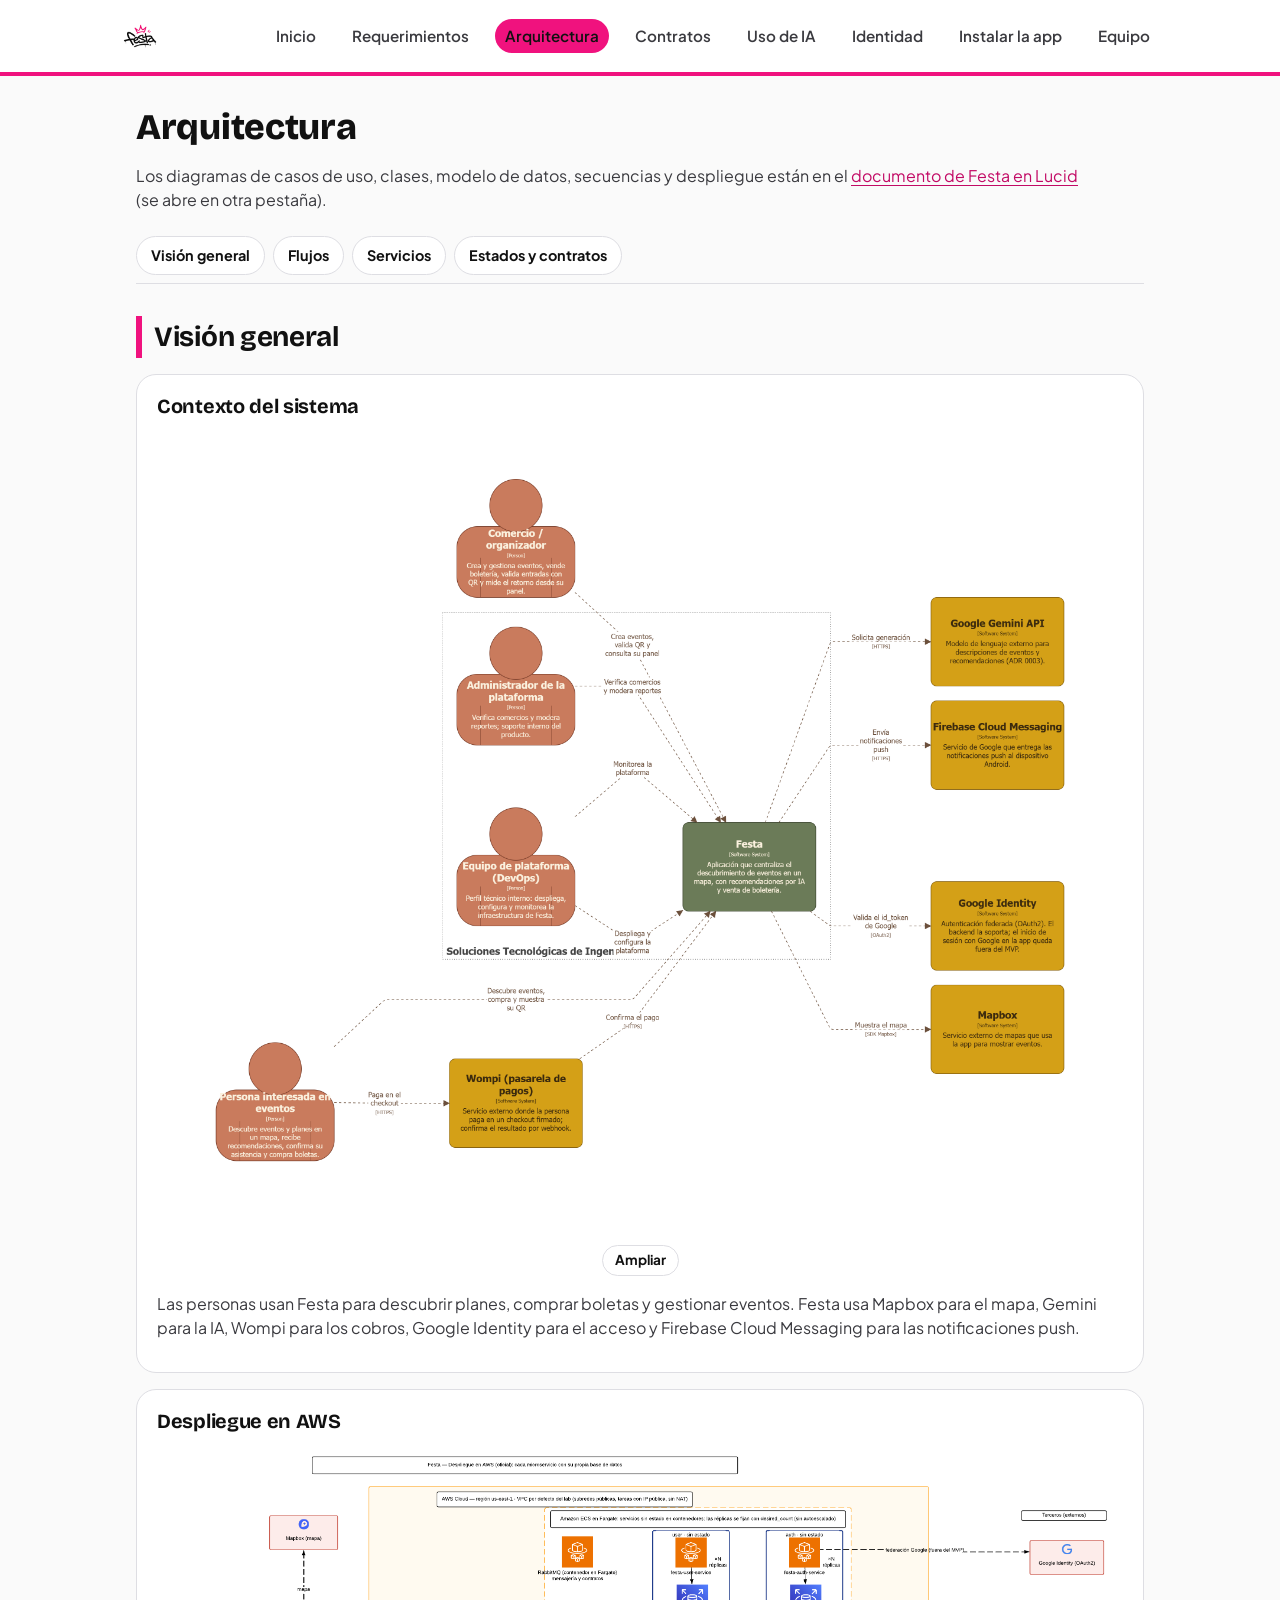
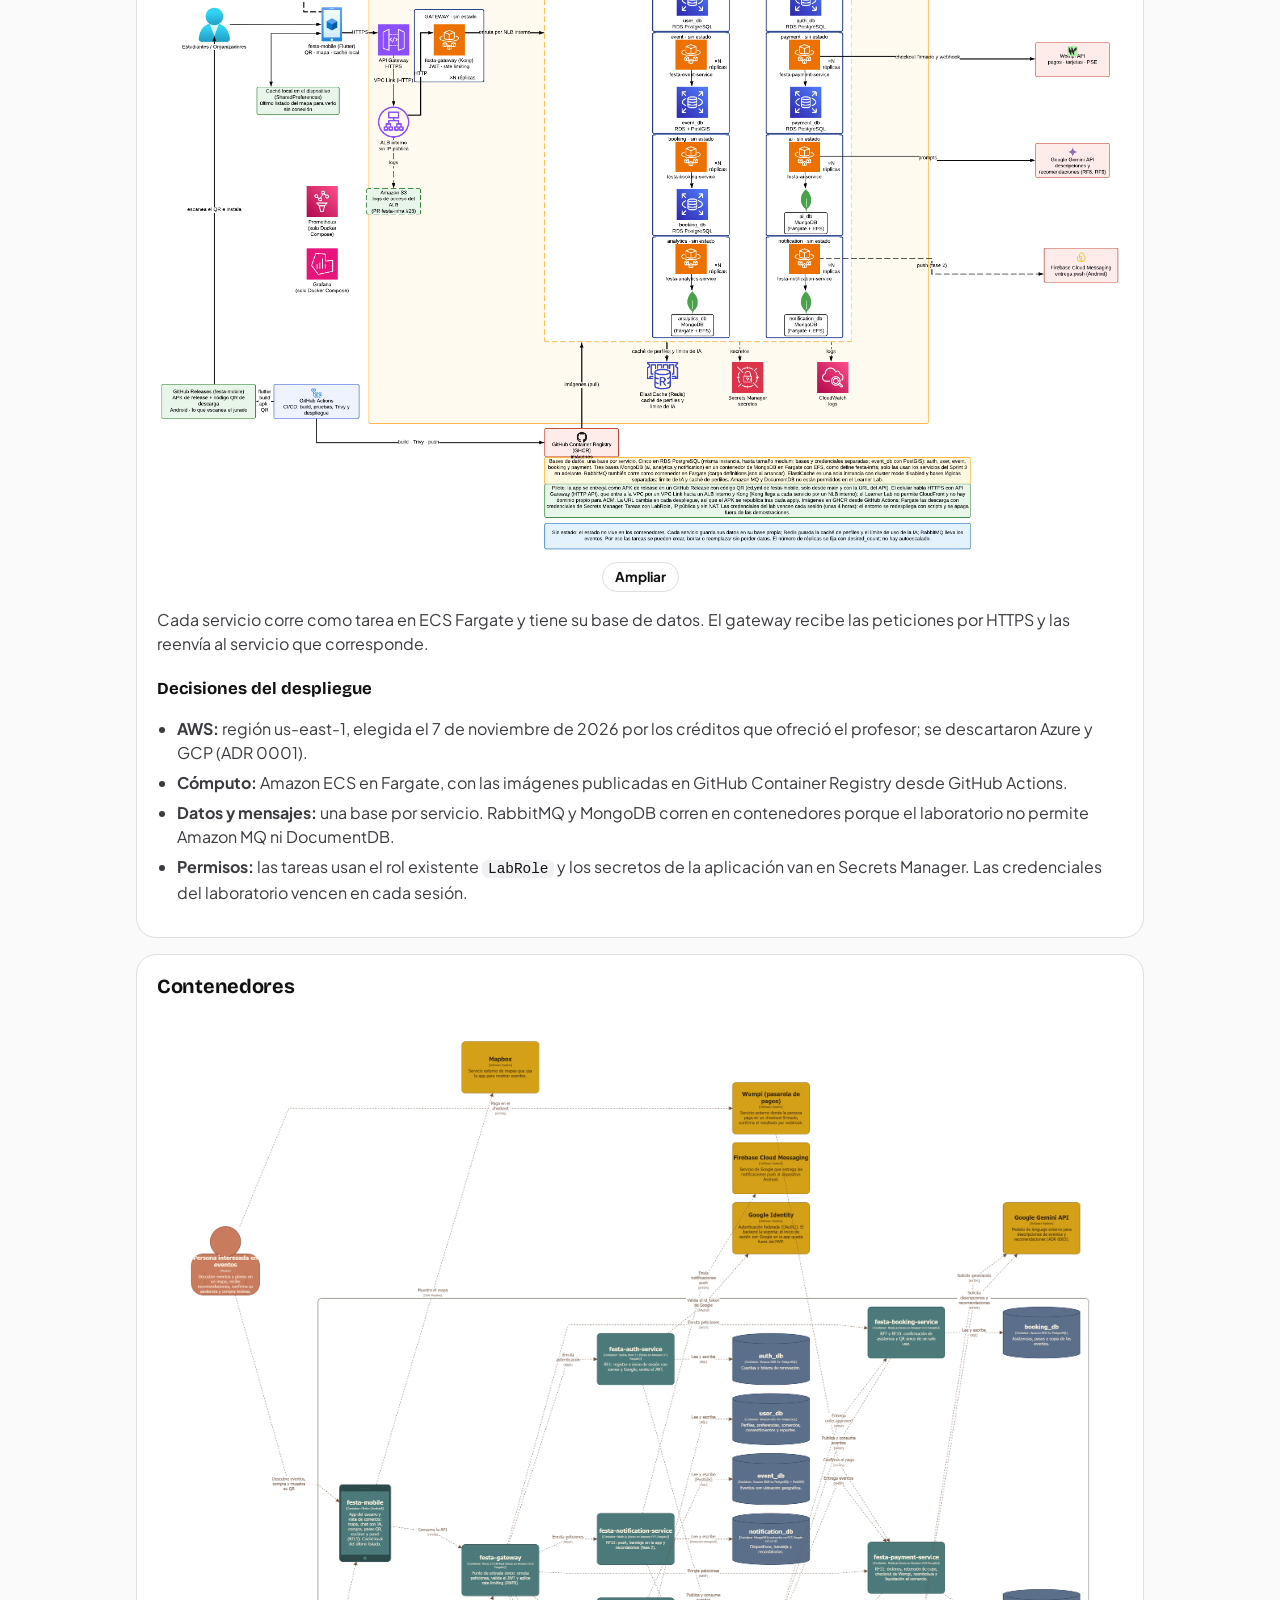
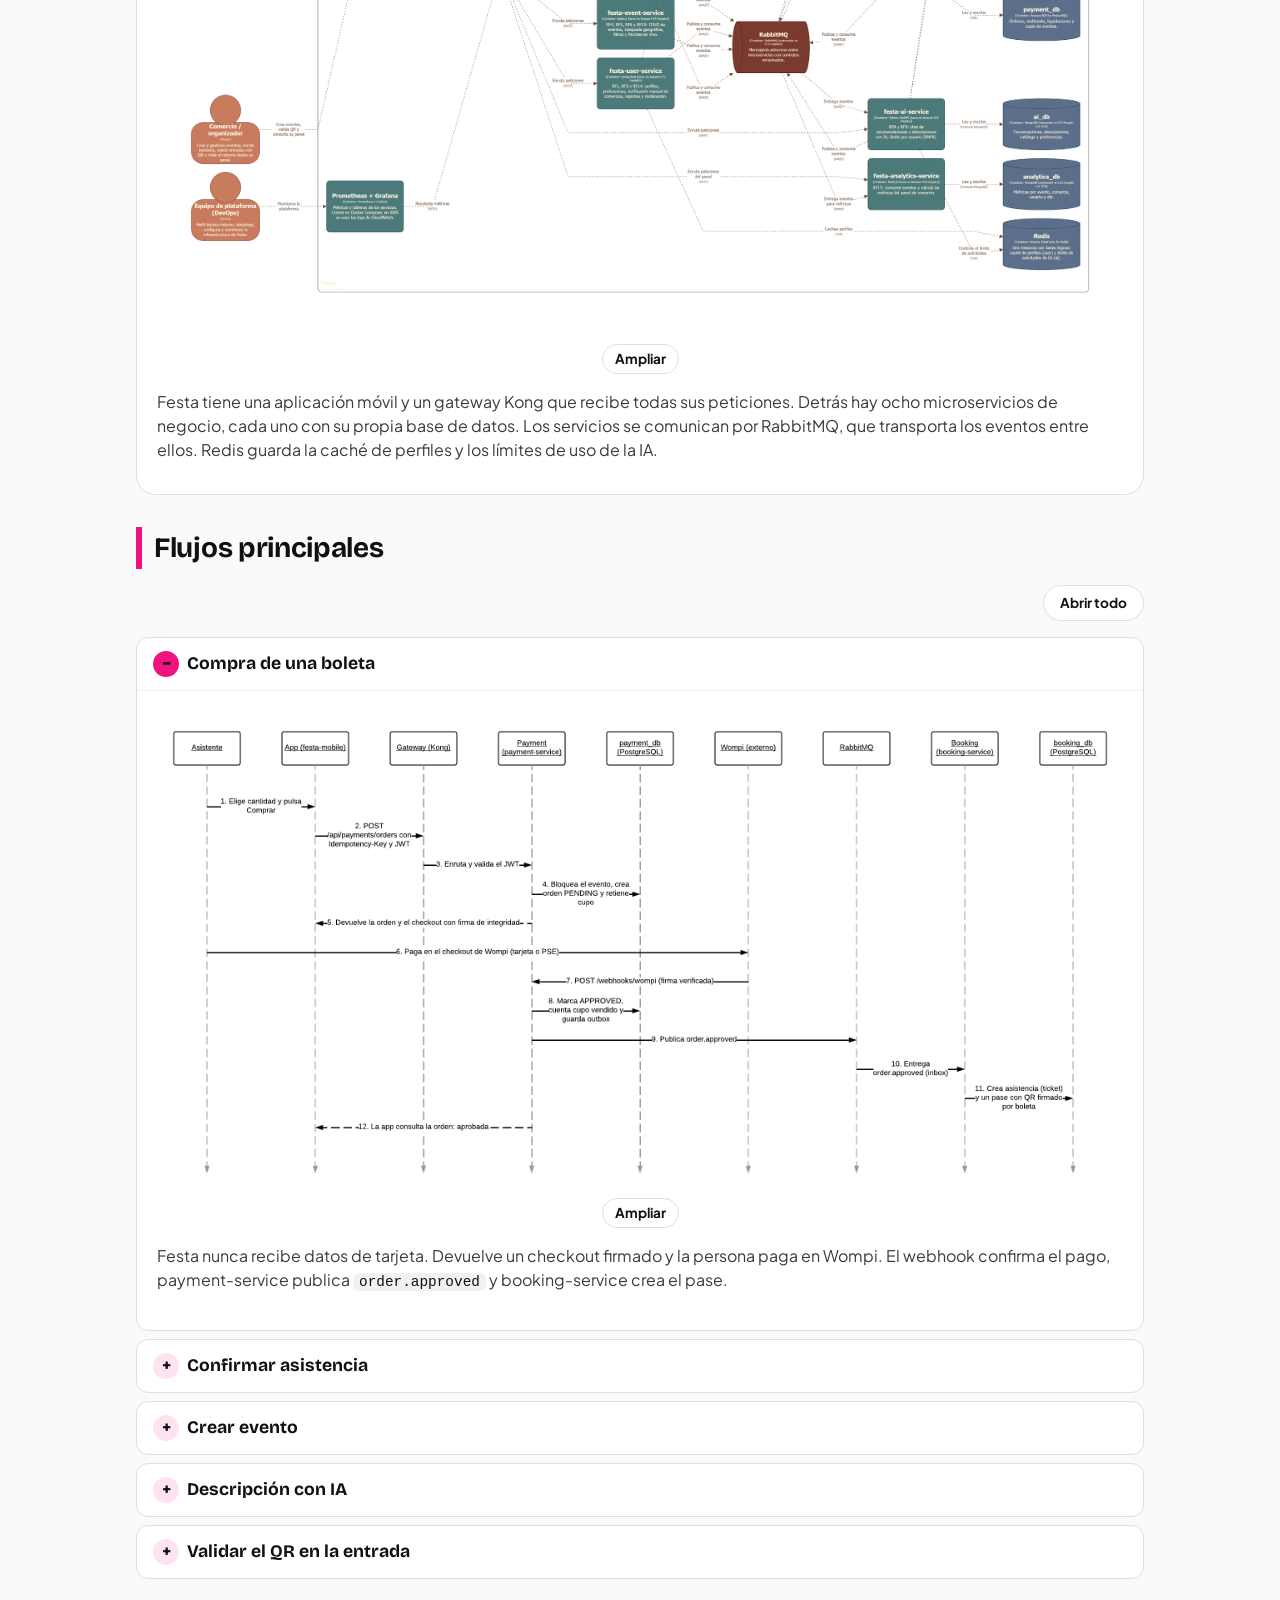
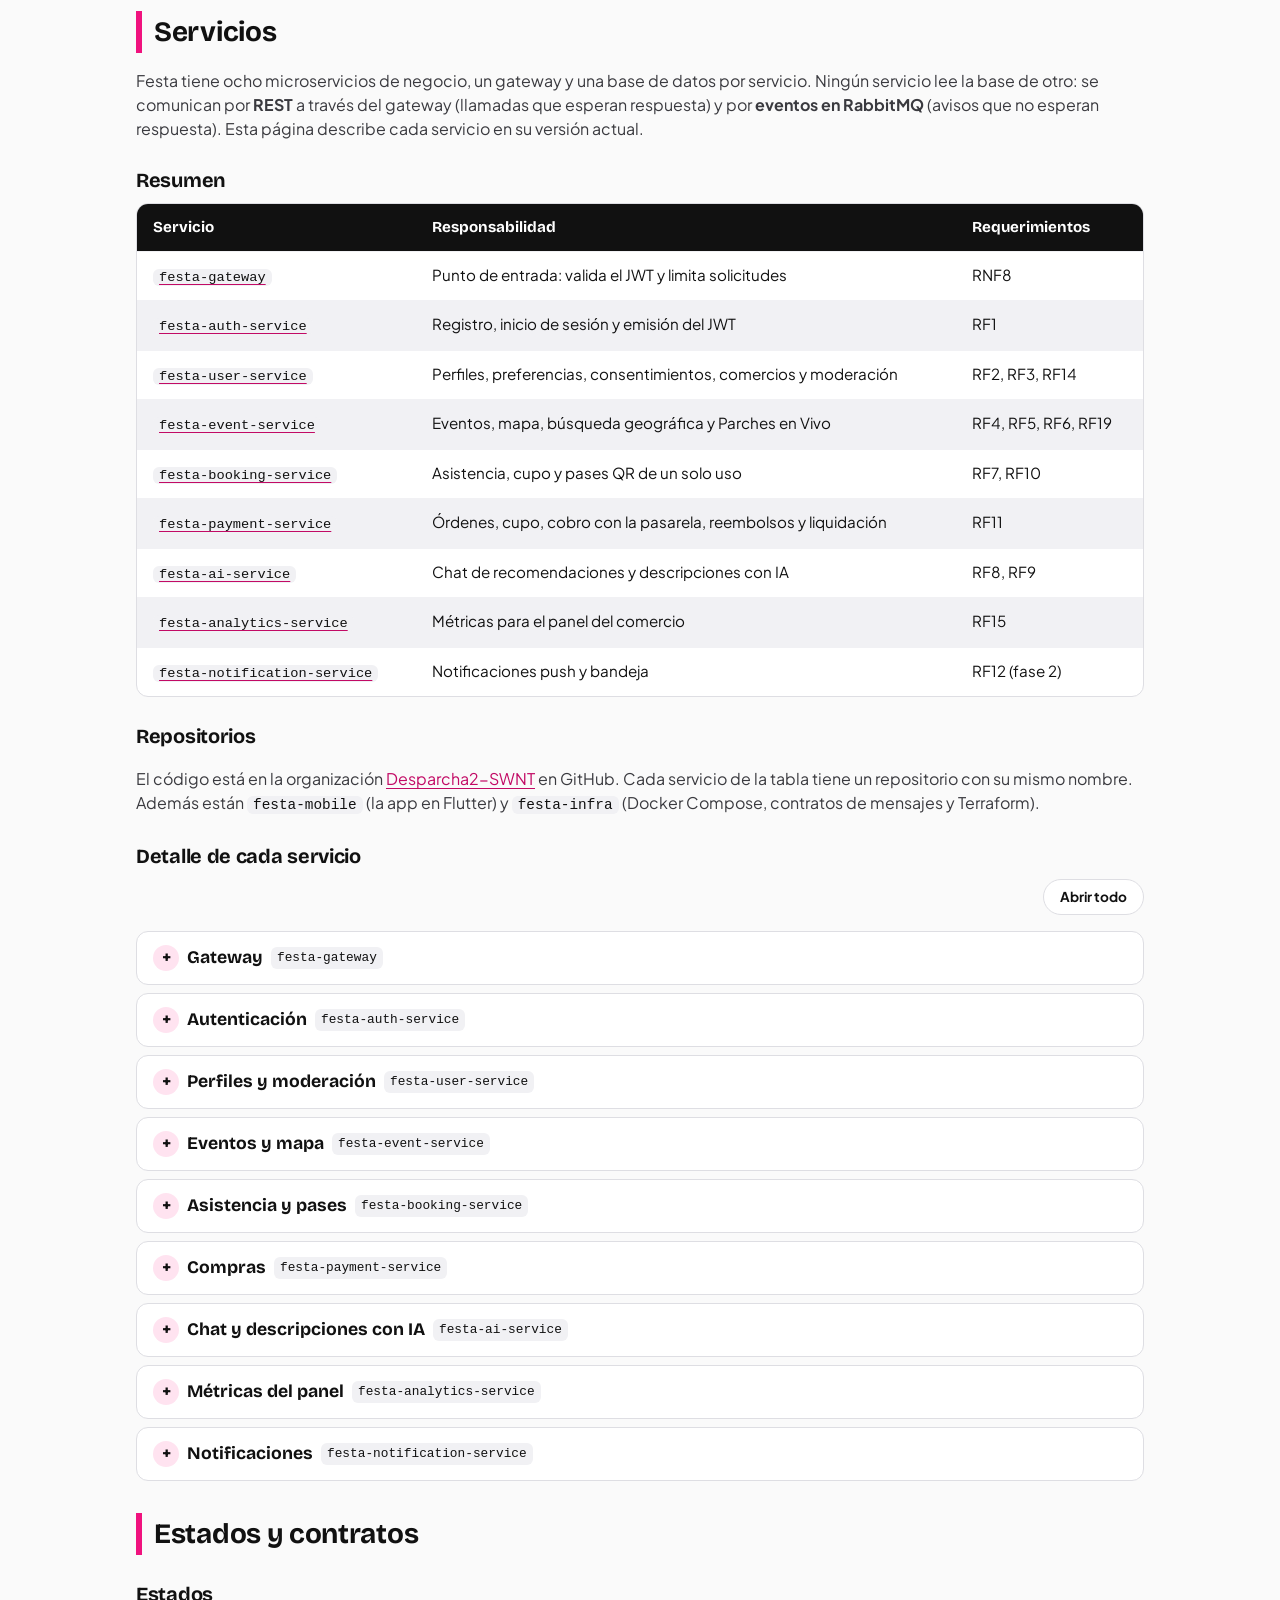
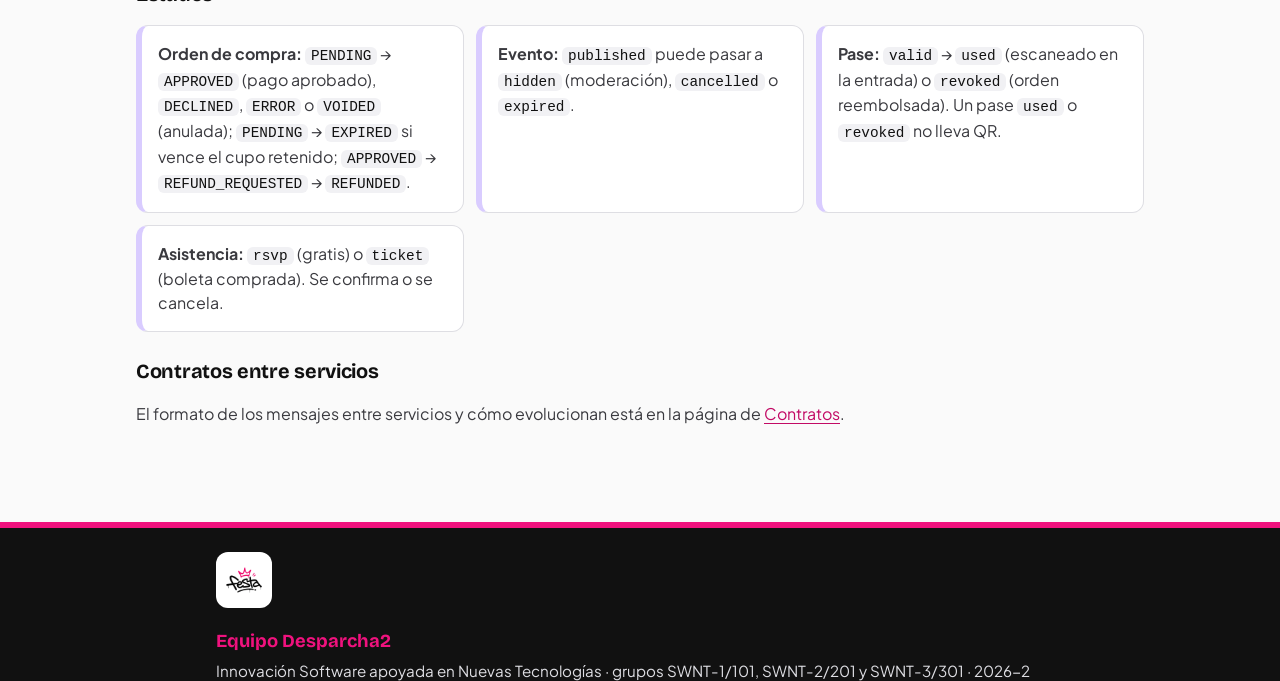
==== site/arquitectura.html @ cd66a4d5 "docs(sitio): muestra las tecnologías de cada servicio con sus logos y las quita del resumen" ====
<!doctype html>
<html lang="es">
<head>
  <meta charset="utf-8">
  <meta name="viewport" content="width=device-width, initial-scale=1">
  <title>Arquitectura · Festa</title>
  <link rel="stylesheet" href="assets/style.css">
  <script src="assets/site.js" defer></script>
</head>
<body>
  <header class="top">
    <a class="brand" href="index.html"><img src="assets/images/logo_festa.png" alt="Festa"></a>
    <nav>
      <a href="index.html">Inicio</a>
      <a href="requisitos.html">Requerimientos</a>
      <a href="arquitectura.html" aria-current="page">Arquitectura</a>
      <a href="contratos.html">Contratos</a>
      <a href="ia.html">Uso de IA</a>
      <a href="identidad.html">Identidad</a>
      <a href="instalacion.html">Instalar la app</a>
      <a href="equipo.html">Equipo</a>
    </nav>
  </header>

  <main class="doc arquitectura">
<h1>Arquitectura</h1>
<p>Los diagramas de casos de uso, clases, modelo de datos, secuencias y despliegue están en el <a href="https://lucid.app/lucidchart/e18b5b62-ac62-4f8c-8e96-0049d0a7a8ee/view" target="_blank" rel="noopener">documento de Festa en Lucid</a> (se abre en otra pestaña).</p>

<nav class="indice" aria-label="En esta página">
<a href="#vision">Visión general</a>
<a href="#flujos">Flujos</a>
<a href="#servicios">Servicios</a>
<a href="#estados">Estados y contratos</a>
</nav>

<section class="bloque" aria-labelledby="vision">
<h2 id="vision">Visión general</h2>
<article class="figura">
<h3>Contexto del sistema</h3>
<p><img alt="Personas, Festa y los sistemas externos" src="assets/diagramas/contexto.png" /></p>
<p>Las personas usan Festa para descubrir planes, comprar boletas y gestionar eventos. Festa usa Mapbox para el mapa, Gemini para la IA, Wompi para los cobros, Google Identity para el acceso y Firebase Cloud Messaging para las notificaciones push.</p>
</article>
<article class="figura">
<h3>Despliegue en AWS</h3>
<p><img alt="Servicios en ECS Fargate, bases de datos y gateway en AWS" src="assets/diagramas/despliegue.png" /></p>
<p>Cada servicio corre como tarea en ECS Fargate y tiene su base de datos. El gateway recibe las peticiones por HTTPS y las reenvía al servicio que corresponde.</p>
<h4 class="figura-sub">Decisiones del despliegue</h4>
<ul>
<li><strong>AWS:</strong> región us-east-1, elegida el 7 de noviembre de 2026 por los créditos que ofreció el profesor; se descartaron Azure y GCP (ADR 0001).</li>
<li><strong>Cómputo:</strong> Amazon ECS en Fargate, con las imágenes publicadas en GitHub Container Registry desde GitHub Actions.</li>
<li><strong>Datos y mensajes:</strong> una base por servicio. RabbitMQ y MongoDB corren en contenedores porque el laboratorio no permite Amazon MQ ni DocumentDB.</li>
<li><strong>Permisos:</strong> las tareas usan el rol existente <code>LabRole</code> y los secretos de la aplicación van en Secrets Manager. Las credenciales del laboratorio vencen en cada sesión.</li>
</ul>
</article>
<article class="figura">
<h3>Contenedores</h3>
<p><img alt="Contenedores del sistema: aplicación, gateway, microservicios, bases de datos y colas" src="assets/diagramas/contenedores.png" /></p>
<p>Festa tiene una aplicación móvil y un gateway Kong que recibe todas sus peticiones. Detrás hay ocho microservicios de negocio, cada uno con su propia base de datos. Los servicios se comunican por RabbitMQ, que transporta los eventos entre ellos. Redis guarda la caché de perfiles y los límites de uso de la IA.</p>
</article>
</section>

<section class="bloque" aria-labelledby="flujos">
<h2 id="flujos">Flujos principales</h2>
<div class="grupo">
<details class="plegable" open>
<summary>Compra de una boleta</summary>
<div class="plegable-cuerpo">
<p><img alt="Secuencia de compra de una boleta" src="assets/diagramas/secuencia_compra.png" /></p>
<p>Festa nunca recibe datos de tarjeta. Devuelve un checkout firmado y la persona paga en Wompi. El webhook confirma el pago, payment-service publica <code>order.approved</code> y booking-service crea el pase.</p>
</div>
</details>
<details class="plegable">
<summary>Confirmar asistencia</summary>
<div class="plegable-cuerpo">
<p><img alt="Secuencia para confirmar asistencia" src="assets/diagramas/secuencia_asistencia.png" /></p>
<p>La confirmación descuenta el cupo y sube la versión de asistencia del evento en la misma operación. Los consumidores solo aplican una versión mayor a la guardada.</p>
</div>
</details>
<details class="plegable">
<summary>Crear evento</summary>
<div class="plegable-cuerpo">
<p><img alt="Secuencia para crear un evento" src="assets/diagramas/secuencia_crear_evento.png" /></p>
<p>Event-service guarda el evento y su fila de outbox en una misma transacción. Un publicador envía después el evento <code>event.published</code> a RabbitMQ.</p>
</div>
</details>
<details class="plegable">
<summary>Descripción con IA</summary>
<div class="plegable-cuerpo">
<p><img alt="Secuencia para generar una descripción con IA" src="assets/diagramas/secuencia_descripcion_ia.png" /></p>
<p>El servicio de IA le pide a Gemini la descripción solo con los datos del evento. Lo guarda y lo devuelve. Si el modelo falla, la app recibe un error controlado.</p>
</div>
</details>
<details class="plegable">
<summary>Validar el QR en la entrada</summary>
<div class="plegable-cuerpo">
<p><img alt="Secuencia para validar un QR en la entrada" src="assets/diagramas/secuencia_qr.png" /></p>
<p>El QR va firmado con HMAC. Booking-service verifica la firma, que el evento coincida y que el pase no se haya usado ni revocado. Lo marca como usado en la primera validación.</p>
</div>
</details>
</div>
</section>

<section class="bloque" aria-labelledby="servicios">
<h2 id="servicios">Servicios</h2>
<p>Festa tiene ocho microservicios de negocio, un gateway y una base de datos por servicio. Ningún servicio lee la base de otro: se comunican por <strong>REST</strong> a través del gateway (llamadas que esperan respuesta) y por <strong>eventos en RabbitMQ</strong> (avisos que no esperan respuesta). Esta página describe cada servicio en su versión actual.</p>
<h3>Resumen</h3>
<table>
<thead>
<tr>
<th>Servicio</th>
<th>Responsabilidad</th>
<th>Requerimientos</th>
</tr>
</thead>
<tbody>
<tr>
<td><a href="#svc-gateway"><code>festa-gateway</code></a></td>
<td>Punto de entrada: valida el JWT y limita solicitudes</td>
<td>RNF8</td>
</tr>
<tr>
<td><a href="#svc-auth"><code>festa-auth-service</code></a></td>
<td>Registro, inicio de sesión y emisión del JWT</td>
<td>RF1</td>
</tr>
<tr>
<td><a href="#svc-user"><code>festa-user-service</code></a></td>
<td>Perfiles, preferencias, consentimientos, comercios y moderación</td>
<td>RF2, RF3, RF14</td>
</tr>
<tr>
<td><a href="#svc-event"><code>festa-event-service</code></a></td>
<td>Eventos, mapa, búsqueda geográfica y Parches en Vivo</td>
<td>RF4, RF5, RF6, RF19</td>
</tr>
<tr>
<td><a href="#svc-booking"><code>festa-booking-service</code></a></td>
<td>Asistencia, cupo y pases QR de un solo uso</td>
<td>RF7, RF10</td>
</tr>
<tr>
<td><a href="#svc-payment"><code>festa-payment-service</code></a></td>
<td>Órdenes, cupo, cobro con la pasarela, reembolsos y liquidación</td>
<td>RF11</td>
</tr>
<tr>
<td><a href="#svc-ai"><code>festa-ai-service</code></a></td>
<td>Chat de recomendaciones y descripciones con IA</td>
<td>RF8, RF9</td>
</tr>
<tr>
<td><a href="#svc-analytics"><code>festa-analytics-service</code></a></td>
<td>Métricas para el panel del comercio</td>
<td>RF15</td>
</tr>
<tr>
<td><a href="#svc-notification"><code>festa-notification-service</code></a></td>
<td>Notificaciones push y bandeja</td>
<td>RF12 (fase 2)</td>
</tr>
</tbody>
</table>
<h3 id="repositorios">Repositorios</h3>
<p>El código está en la organización <a href="https://github.com/Desparcha2-SWNT" target="_blank" rel="noopener">Desparcha2-SWNT</a> en GitHub. Cada servicio de la tabla tiene un repositorio con su mismo nombre. Además están <code>festa-mobile</code> (la app en Flutter) y <code>festa-infra</code> (Docker Compose, contratos de mensajes y Terraform).</p>
<h3>Detalle de cada servicio</h3>
<div class="grupo">
<details class="plegable servicio" id="svc-gateway">
<summary><span class="svc-nombre">Gateway</span> <code>festa-gateway</code></summary>
<div class="plegable-cuerpo">
<ul class="tecnologias" aria-label="Tecnologías">
<li><img src="assets/logos/kong.svg" alt="" width="36" height="36"><span>Kong 3.9</span></li>
</ul>
<p>Kong 3.9 en modo DB-less: la configuración es un archivo declarativo, no una base de datos. Valida el JWT con la llave pública de <code>auth-service</code>, aplica límites por token o por IP y reenvía cada ruta al servicio que la atiende.</p>
<table>
<thead>
<tr>
<th>Ruta pública</th>
<th>Servicio</th>
<th>Token</th>
<th>Límite</th>
</tr>
</thead>
<tbody>
<tr>
<td><code>POST /api/auth/*</code> (registro, inicio de sesión, Google, renovación, cierre)</td>
<td>auth-service</td>
<td>No</td>
<td>30/min y 300/h por IP</td>
</tr>
<tr>
<td><code>/api/auth/me*</code>, <code>/api/auth/admin/*</code></td>
<td>auth-service</td>
<td>Sí</td>
<td>120/min por token</td>
</tr>
<tr>
<td><code>/api/users</code>, <code>/api/merchants</code>, <code>/api/reports</code></td>
<td>user-service</td>
<td>Sí</td>
<td>120/min por token</td>
</tr>
<tr>
<td><code>/api/events</code></td>
<td>event-service</td>
<td>Sí</td>
<td>300/min por token</td>
</tr>
<tr>
<td><code>/api/bookings</code></td>
<td>booking-service</td>
<td>Sí</td>
<td>300/min por token</td>
</tr>
<tr>
<td><code>/api/payments</code></td>
<td>payment-service</td>
<td>Sí</td>
<td>30/min por token</td>
</tr>
<tr>
<td><code>POST /webhooks/wompi</code></td>
<td>payment-service (valida la firma de Wompi)</td>
<td>No</td>
<td>120/min por IP</td>
</tr>
<tr>
<td><code>/api/ai</code></td>
<td>ai-service</td>
<td>Sí</td>
<td>30/min por token</td>
</tr>
<tr>
<td><code>/api/notifications</code></td>
<td>notification-service</td>
<td>Sí</td>
<td>120/min por token</td>
</tr>
<tr>
<td><code>/api/analytics</code></td>
<td>analytics-service</td>
<td>Sí</td>
<td>120/min por token</td>
</tr>
</tbody>
</table>
<p>Kong reenvía el prefijo <code>/api</code> tal cual lo quita: <code>/api/events/...</code> llega a <code>event-service</code> como <code>/events/...</code>.</p>

<h4>Diagramas</h4>
<p>El gateway aparece en el diagrama de contenedores de la sección Contenedores.</p>
<h4>Decisiones</h4>
<ul>
<li><strong>Sin base de datos:</strong> Kong corre en modo DB-less, con la configuración en un archivo versionado.</li>
<li><strong>Entrada con HTTPS:</strong> API Gateway recibe las peticiones y las pasa por un VPC Link a un balanceador interno y de ahí a Kong. No hay dominio propio para emitir un certificado y el laboratorio de AWS no permite CloudFront. Android exige HTTPS en la app publicada, y API Gateway corta las peticiones a los 30 segundos.</li>
</ul>
</div>
</details>
<details class="plegable servicio" id="svc-auth">
<summary><span class="svc-nombre">Autenticación</span> <code>festa-auth-service</code></summary>
<div class="plegable-cuerpo">
<ul class="tecnologias" aria-label="Tecnologías">
<li><img src="assets/logos/springboot.svg" alt="" width="36" height="36"><span>Spring Boot 3.5</span></li>
<li><img src="assets/logos/postgresql.svg" alt="" width="36" height="36"><span>PostgreSQL</span></li>
<li><img src="assets/logos/rabbitmq.svg" alt="" width="36" height="36"><span>RabbitMQ</span></li>
</ul>
<p><strong>Base:</strong> <code>auth_db</code>.</p>
<p><strong>Tablas:</strong> <code>accounts</code>, <code>refresh_tokens</code>, <code>outbox</code>, <code>processed_events</code>.</p>
<table>
<thead>
<tr>
<th>Método</th>
<th>Ruta</th>
<th>Descripción</th>
</tr>
</thead>
<tbody>
<tr>
<td><code>POST</code></td>
<td><code>/api/auth/register</code></td>
<td>Registro con correo</td>
</tr>
<tr>
<td><code>POST</code></td>
<td><code>/api/auth/login</code></td>
<td>Inicio de sesión. Bloquea la cuenta tras 5 intentos fallidos</td>
</tr>
<tr>
<td><code>POST</code></td>
<td><code>/api/auth/google</code></td>
<td>Inicio de sesión con Google</td>
</tr>
<tr>
<td><code>POST</code></td>
<td><code>/api/auth/refresh</code></td>
<td>Renueva el token de acceso</td>
</tr>
<tr>
<td><code>POST</code></td>
<td><code>/api/auth/logout</code></td>
<td>Cierra la sesión</td>
</tr>
<tr>
<td><code>GET</code></td>
<td><code>/api/auth/me</code></td>
<td>Cuenta de la sesión actual</td>
</tr>
<tr>
<td><code>PUT</code></td>
<td><code>/api/auth/me/password</code></td>
<td>Cambia la contraseña</td>
</tr>
<tr>
<td><code>DELETE</code></td>
<td><code>/api/auth/me</code></td>
<td>Borra la cuenta</td>
</tr>
<tr>
<td><code>GET</code></td>
<td><code>/api/auth/admin/accounts/{id}</code></td>
<td>Consulta una cuenta (admin)</td>
</tr>
<tr>
<td><code>PATCH</code></td>
<td><code>/api/auth/admin/accounts/{id}/role</code></td>
<td>Cambia el rol (admin)</td>
</tr>
</tbody>
</table>
<ul>
<li><strong>Publica:</strong> <code>account.registered</code>, <code>account.display_name_set</code>, <code>account.role_changed</code>, <code>account.deleted</code>.</li>
<li><strong>Consume:</strong> <code>moderation.user_suspended</code> y <code>moderation.user_reinstated</code>, para suspender o reactivar el acceso.</li>
</ul>

<h4>Diagramas</h4>
<h5>Componentes</h5>
<p><img alt="Componentes del servicio de autenticación" src="assets/diagramas/componentes_auth.png" /></p>
<h5>Clases y modelo de datos</h5>
<p><img alt="Clases y modelo de datos de auth" src="assets/diagramas/clases_auth.png" /></p>
<h4>Decisiones</h4>
<ul>
<li><strong>Inicio de sesión con correo:</strong> el MVP usa correo y contraseña. El inicio con Google queda para una versión futura (25 de noviembre de 2026).</li>
<li><strong>Base propia:</strong> <code>auth_db</code> en Amazon RDS PostgreSQL; ningún otro servicio la lee.</li>
</ul>
</div>
</details>
<details class="plegable servicio" id="svc-user">
<summary><span class="svc-nombre">Perfiles y moderación</span> <code>festa-user-service</code></summary>
<div class="plegable-cuerpo">
<ul class="tecnologias" aria-label="Tecnologías">
<li><img src="assets/logos/springboot.svg" alt="" width="36" height="36"><span>Spring Boot 3.5</span></li>
<li><img src="assets/logos/postgresql.svg" alt="" width="36" height="36"><span>PostgreSQL</span></li>
<li><img src="assets/logos/redis.svg" alt="" width="36" height="36"><span>Redis</span></li>
<li><img src="assets/logos/rabbitmq.svg" alt="" width="36" height="36"><span>RabbitMQ</span></li>
</ul>
<p><strong>Base:</strong> <code>user_db</code>.</p>
<p><strong>Tablas:</strong> <code>profiles</code>, <code>user_interests</code>, <code>user_preferences</code>, <code>user_preferred_zones</code>, <code>user_preferred_days</code>, <code>consents</code>, <code>merchant_profiles</code>, <code>merchant_verification_events</code>, <code>reports</code>, <code>outbox</code>, <code>processed_events</code>.</p>
<table>
<thead>
<tr>
<th>Método</th>
<th>Ruta</th>
<th>Descripción</th>
</tr>
</thead>
<tbody>
<tr>
<td><code>GET</code> / <code>PATCH</code></td>
<td><code>/api/users/me</code></td>
<td>Perfil propio</td>
</tr>
<tr>
<td><code>GET</code> / <code>PUT</code></td>
<td><code>/api/users/me/preferences</code></td>
<td>Preferencias: zonas, días e intereses</td>
</tr>
<tr>
<td><code>PUT</code></td>
<td><code>/api/users/me/interests</code></td>
<td>Intereses</td>
</tr>
<tr>
<td><code>GET</code> / <code>POST</code></td>
<td><code>/api/users/me/consents</code></td>
<td>Consentimientos (por ejemplo, ubicación)</td>
</tr>
<tr>
<td><code>POST</code> / <code>GET</code> / <code>PATCH</code></td>
<td><code>/api/users/me/merchant</code></td>
<td>Perfil de comercio</td>
</tr>
<tr>
<td><code>GET</code></td>
<td><code>/api/users/merchants/{id}</code></td>
<td>Perfil público de un comercio</td>
</tr>
<tr>
<td><code>GET</code></td>
<td><code>/api/users/admin/merchants</code></td>
<td>Solicitudes de comercio (admin)</td>
</tr>
<tr>
<td><code>POST</code></td>
<td><code>/api/users/admin/merchants/{id}/approve</code> y <code>/reject</code></td>
<td>Verificar o rechazar un comercio (admin)</td>
</tr>
<tr>
<td><code>POST</code></td>
<td><code>/api/reports</code></td>
<td>Reportar un evento</td>
</tr>
<tr>
<td><code>GET</code></td>
<td><code>/api/reports/mine</code></td>
<td>Reportes propios</td>
</tr>
<tr>
<td><code>GET</code></td>
<td><code>/api/users/admin/reports</code></td>
<td>Reportes pendientes (admin)</td>
</tr>
<tr>
<td><code>POST</code></td>
<td><code>/api/users/admin/reports/{id}/resolve</code></td>
<td>Resolver un reporte (admin)</td>
</tr>
<tr>
<td><code>POST</code></td>
<td><code>/api/users/admin/moderation/events/{eventId}/hide</code> y <code>/restore</code></td>
<td>Ocultar o restaurar un evento (admin)</td>
</tr>
<tr>
<td><code>POST</code></td>
<td><code>/api/users/admin/moderation/users/{userId}/suspend</code> y <code>/reinstate</code></td>
<td>Suspender o reactivar una cuenta (admin)</td>
</tr>
</tbody>
</table>
<ul>
<li><strong>Publica:</strong> <code>profile.updated</code>, <code>location_consent.granted</code>, <code>location_consent.revoked</code>, <code>merchant.submitted</code>, <code>merchant.updated</code>, <code>merchant.verified</code>, <code>merchant.rejected</code>, <code>report.created</code>, <code>report.resolved</code>, <code>moderation.event_hidden</code>, <code>moderation.event_restored</code>, <code>moderation.user_suspended</code>, <code>moderation.user_reinstated</code>.</li>
<li><strong>Consume:</strong> <code>account.registered</code> y <code>account.deleted</code>.</li>
</ul>

<h4>Diagramas</h4>
<h5>Componentes</h5>
<p><img alt="Componentes del servicio de perfiles y moderación" src="assets/diagramas/componentes_user.png" /></p>
<h5>Clases y modelo de datos</h5>
<p><img alt="Clases y modelo de datos de user" src="assets/diagramas/clases_user.png" /></p>
<h4>Decisiones</h4>
<ul>
<li><strong>Verificación manual:</strong> el equipo Festa aprueba o rechaza cada perfil de comercio.</li>
<li><strong>Base y caché:</strong> <code>user_db</code> en Amazon RDS PostgreSQL y Redis en ElastiCache para la caché de perfiles. ElastiCache va sin modo clúster, porque se usan varias bases de Redis.</li>
</ul>
</div>
</details>
<details class="plegable servicio" id="svc-event">
<summary><span class="svc-nombre">Eventos y mapa</span> <code>festa-event-service</code></summary>
<div class="plegable-cuerpo">
<ul class="tecnologias" aria-label="Tecnologías">
<li><img src="assets/logos/nodedotjs.svg" alt="" width="36" height="36"><span>Node.js 20</span></li>
<li><img src="assets/logos/express.svg" alt="" width="36" height="36"><span>Express 5</span></li>
<li><img src="assets/logos/postgresql.svg" alt="" width="36" height="36"><span>PostgreSQL</span></li>
<li><span class="tec-inicial" aria-hidden="true">P</span><span>PostGIS</span></li>
<li><img src="assets/logos/rabbitmq.svg" alt="" width="36" height="36"><span>RabbitMQ</span></li>
</ul>
<p><strong>Base:</strong> <code>event_db</code>.</p>
<p><strong>Tablas:</strong> <code>events</code>, <code>verified_merchants</code>, <code>suspended_users</code>, <code>outbox</code>, <code>processed_events</code>.</p>
<table>
<thead>
<tr>
<th>Método</th>
<th>Ruta</th>
<th>Descripción</th>
</tr>
</thead>
<tbody>
<tr>
<td><code>POST</code></td>
<td><code>/api/events</code></td>
<td>Crear un evento</td>
</tr>
<tr>
<td><code>GET</code></td>
<td><code>/api/events</code></td>
<td>Listar eventos con filtros</td>
</tr>
<tr>
<td><code>GET</code></td>
<td><code>/api/events/clusters</code></td>
<td>Agrupar eventos por zona para el mapa</td>
</tr>
<tr>
<td><code>GET</code></td>
<td><code>/api/events/mine</code></td>
<td>Eventos del organizador</td>
</tr>
<tr>
<td><code>GET</code></td>
<td><code>/api/events/{id}</code></td>
<td>Detalle de un evento</td>
</tr>
<tr>
<td><code>PATCH</code></td>
<td><code>/api/events/{id}</code></td>
<td>Editar un evento</td>
</tr>
<tr>
<td><code>POST</code></td>
<td><code>/api/events/{id}/cancel</code></td>
<td>Cancelar un evento</td>
</tr>
<tr>
<td><code>POST</code></td>
<td><code>/api/events/{id}/views</code> y <code>/shares</code></td>
<td>Registrar una vista o un compartido</td>
</tr>
</tbody>
</table>
<ul>
<li><strong>Publica:</strong> <code>event.published</code>, <code>event.updated</code>, <code>event.rescheduled</code>, <code>event.cancelled</code>, <code>event.expired</code>, <code>event.sold_out</code>, <code>engagement.viewed</code>, <code>engagement.shared</code>.</li>
<li><strong>Consume:</strong> <code>attendance.confirmed</code>, <code>attendance.cancelled</code>, <code>merchant.verified</code>, <code>merchant.updated</code>, <code>moderation.event_hidden</code>, <code>moderation.event_restored</code>, <code>moderation.user_suspended</code>, <code>moderation.user_reinstated</code>, <code>account.deleted</code>.</li>
</ul>

<h4>Diagramas</h4>
<h5>Componentes</h5>
<p><img alt="Componentes del servicio de eventos" src="assets/diagramas/componentes_event.png" /></p>
<h5>Clases y modelo de datos</h5>
<p><img alt="Clases y modelo de datos de event" src="assets/diagramas/clases_event.png" /></p>
<h4>Decisiones</h4>
<ul>
<li><strong>Mapa sin tiempo real:</strong> en el MVP el mapa se actualiza al abrirse y al moverse, sin WebSockets.</li>
<li><strong>Ubicación con consentimiento:</strong> sin consentimiento, el mapa usa la ubicación predeterminada de la Escuela.</li>
<li><strong>Orden del conteo de asistentes:</strong> un conteo se aplica solo si su <code>attendanceVersion</code> es mayor que la guardada.</li>
<li><strong>Base propia:</strong> <code>event_db</code> en Amazon RDS PostgreSQL con PostGIS para las consultas por cercanía.</li>
</ul>
</div>
</details>
<details class="plegable servicio" id="svc-booking">
<summary><span class="svc-nombre">Asistencia y pases</span> <code>festa-booking-service</code></summary>
<div class="plegable-cuerpo">
<ul class="tecnologias" aria-label="Tecnologías">
<li><img src="assets/logos/nodedotjs.svg" alt="" width="36" height="36"><span>Node.js 20</span></li>
<li><img src="assets/logos/express.svg" alt="" width="36" height="36"><span>Express 5</span></li>
<li><img src="assets/logos/postgresql.svg" alt="" width="36" height="36"><span>PostgreSQL</span></li>
<li><img src="assets/logos/rabbitmq.svg" alt="" width="36" height="36"><span>RabbitMQ</span></li>
</ul>
<p><strong>Base:</strong> <code>booking_db</code>.</p>
<p><strong>Tablas:</strong> <code>event_projection</code> (copia de los datos del evento que necesita), <code>attendances</code>, <code>passes</code>, <code>closed_events</code>, <code>user_names</code>, <code>deleted_users</code>, <code>outbox</code>, <code>processed_events</code>.</p>
<table>
<thead>
<tr>
<th>Método</th>
<th>Ruta</th>
<th>Descripción</th>
</tr>
</thead>
<tbody>
<tr>
<td><code>POST</code> / <code>DELETE</code></td>
<td><code>/api/bookings/events/{id}/attendance</code></td>
<td>Confirmar o cancelar la asistencia a un evento gratis</td>
</tr>
<tr>
<td><code>GET</code></td>
<td><code>/api/bookings/events/{id}/attendance</code></td>
<td>Estado de la asistencia propia</td>
</tr>
<tr>
<td><code>GET</code></td>
<td><code>/api/bookings/events/{id}/attendees</code></td>
<td>Asistentes (organizador)</td>
</tr>
<tr>
<td><code>GET</code></td>
<td><code>/api/bookings/attendances/mine</code></td>
<td>Mis asistencias</td>
</tr>
<tr>
<td><code>GET</code></td>
<td><code>/api/bookings/passes/mine</code></td>
<td>Mis pases con su QR</td>
</tr>
<tr>
<td><code>GET</code></td>
<td><code>/api/bookings/passes/{id}</code></td>
<td>Un pase</td>
</tr>
<tr>
<td><code>POST</code></td>
<td><code>/api/bookings/passes/check-in</code></td>
<td>Validar un QR en la entrada</td>
</tr>
<tr>
<td><code>GET</code></td>
<td><code>/api/bookings/events/{id}/check-ins</code></td>
<td>Entradas validadas (organizador)</td>
</tr>
</tbody>
</table>
<ul>
<li><strong>Publica:</strong> <code>attendance.confirmed</code>, <code>attendance.cancelled</code>, <code>pass.checked_in</code>, <code>pass.check_in_rejected</code>.</li>
<li><strong>Consume:</strong> <code>event.published</code>, <code>event.updated</code>, <code>event.cancelled</code>, <code>event.expired</code>, <code>order.approved</code>, <code>order.refunded</code>, <code>account.display_name_set</code>, <code>account.deleted</code>.</li>
</ul>

<h4>Diagramas</h4>
<h5>Componentes</h5>
<p><img alt="Componentes del servicio de asistencia y pases" src="assets/diagramas/componentes_booking.png" /></p>
<h5>Clases y modelo de datos</h5>
<p><img alt="Clases y modelo de datos de booking" src="assets/diagramas/clases_booking.png" /></p>
<h4>Decisiones</h4>
<ul>
<li><strong>Orden del conteo de asistentes:</strong> sube <code>attendanceVersion</code> en la misma transacción de cada cambio y la envía en los mensajes de asistencia confirmada y cancelada (versión 2 del contrato).</li>
<li><strong>Pase de un solo uso:</strong> cada QR va firmado y se marca como usado en la primera validación.</li>
<li><strong>Base propia:</strong> <code>booking_db</code> en Amazon RDS PostgreSQL.</li>
</ul>
</div>
</details>
<details class="plegable servicio" id="svc-payment">
<summary><span class="svc-nombre">Compras</span> <code>festa-payment-service</code></summary>
<div class="plegable-cuerpo">
<ul class="tecnologias" aria-label="Tecnologías">
<li><img src="assets/logos/nodedotjs.svg" alt="" width="36" height="36"><span>Node.js 20</span></li>
<li><img src="assets/logos/express.svg" alt="" width="36" height="36"><span>Express 5</span></li>
<li><img src="assets/logos/postgresql.svg" alt="" width="36" height="36"><span>PostgreSQL</span></li>
<li><img src="assets/logos/rabbitmq.svg" alt="" width="36" height="36"><span>RabbitMQ</span></li>
<li><span class="tec-inicial" aria-hidden="true">W</span><span>Wompi</span></li>
</ul>
<p><strong>Base:</strong> <code>payment_db</code>.</p>
<p><strong>Tablas:</strong> <code>event_projection</code>, <code>merchants</code>, <code>orders</code>, <code>payouts</code>, <code>wompi_webhooks</code>, <code>payment_discrepancies</code>, <code>closed_events</code>, <code>deleted_accounts</code>, <code>outbox</code>, <code>processed_events</code>.</p>
<table>
<thead>
<tr>
<th>Método</th>
<th>Ruta</th>
<th>Descripción</th>
</tr>
</thead>
<tbody>
<tr>
<td><code>GET</code></td>
<td><code>/api/payments/events/{id}/quote</code></td>
<td>Precio y comisión de Wompi, antes de comprar</td>
</tr>
<tr>
<td><code>POST</code></td>
<td><code>/api/payments/orders</code></td>
<td>Crear una orden. Requiere <code>Idempotency-Key</code></td>
</tr>
<tr>
<td><code>GET</code></td>
<td><code>/api/payments/orders/mine</code></td>
<td>Mis órdenes</td>
</tr>
<tr>
<td><code>GET</code></td>
<td><code>/api/payments/orders/{id}</code></td>
<td>Una orden</td>
</tr>
<tr>
<td><code>GET</code></td>
<td><code>/api/payments/merchants/me/summary</code></td>
<td>Resumen de ventas y liquidaciones del comercio</td>
</tr>
<tr>
<td><code>POST</code></td>
<td><code>/webhooks/wompi</code></td>
<td>Confirmación de Wompi. Valida la firma antes de procesar</td>
</tr>
<tr>
<td><code>GET</code> / <code>POST</code></td>
<td><code>/api/payments/admin/refunds</code>, <code>/api/payments/admin/payouts</code> y acciones sobre órdenes</td>
<td>Reembolsos y liquidaciones (admin)</td>
</tr>
</tbody>
</table>
<p>La simulación del pago (<code>POST /api/payments/orders/{id}/simulate</code>) solo responde si <code>PAYMENTS_ALLOW_SIMULATION=true</code> y el entorno no es producción. Sirve para probar el flujo completo sin la pasarela real.</p>
<ul>
<li><strong>Publica:</strong> <code>order.created</code>, <code>order.approved</code>, <code>order.failed</code>, <code>order.expired</code>, <code>order.refund_requested</code>, <code>order.refunded</code>, <code>payout.recorded</code>.</li>
<li><strong>Consume:</strong> <code>event.published</code>, <code>event.updated</code>, <code>event.cancelled</code>, <code>event.expired</code>, <code>merchant.verified</code>, <code>merchant.updated</code>, <code>account.deleted</code>.</li>
</ul>

<h4>Diagramas</h4>
<h5>Componentes</h5>
<p><img alt="Componentes del servicio de compras" src="assets/diagramas/componentes_payment.png" /></p>
<h5>Clases y modelo de datos</h5>
<p><img alt="Clases y modelo de datos de payment" src="assets/diagramas/clases_payment.png" /></p>
<h4>Decisiones</h4>
<ul>
<li><strong>Pasarela:</strong> solo Wompi; Festa no recibe datos de tarjeta.</li>
<li><strong>Sin comisión de Festa por boleta:</strong> el ingreso del modelo es la suscripción Festa Pro.</li>
<li><strong>Comisión de la pasarela:</strong> la paga el comercio: se descuenta de lo que recibe y el comprador paga solo el precio de la boleta (21 de noviembre de 2026).</li>
<li><strong>Base propia:</strong> <code>payment_db</code> en Amazon RDS PostgreSQL.</li>
</ul>
</div>
</details>
<details class="plegable servicio" id="svc-ai">
<summary><span class="svc-nombre">Chat y descripciones con IA</span> <code>festa-ai-service</code></summary>
<div class="plegable-cuerpo">
<ul class="tecnologias" aria-label="Tecnologías">
<li><img src="assets/logos/python.svg" alt="" width="36" height="36"><span>Python</span></li>
<li><img src="assets/logos/fastapi.svg" alt="" width="36" height="36"><span>FastAPI</span></li>
<li><img src="assets/logos/mongodb.svg" alt="" width="36" height="36"><span>MongoDB</span></li>
<li><img src="assets/logos/redis.svg" alt="" width="36" height="36"><span>Redis</span></li>
<li><img src="assets/logos/rabbitmq.svg" alt="" width="36" height="36"><span>RabbitMQ</span></li>
<li><img src="assets/logos/googlegemini.svg" alt="" width="36" height="36"><span>Gemini</span></li>
</ul>
<p><strong>Base:</strong> MongoDB (descripciones y sesiones de chat).</p>
<table>
<thead>
<tr>
<th>Método</th>
<th>Ruta</th>
<th>Descripción</th>
</tr>
</thead>
<tbody>
<tr>
<td><code>POST</code></td>
<td><code>/api/ai/chat</code></td>
<td>Responde con eventos reales. Solo recomienda ids que existen</td>
</tr>
<tr>
<td><code>GET</code></td>
<td><code>/api/ai/chat/sessions/{id}</code></td>
<td>Historial de una sesión</td>
</tr>
<tr>
<td><code>DELETE</code></td>
<td><code>/api/ai/chat/history</code></td>
<td>Borra el historial propio</td>
</tr>
<tr>
<td><code>POST</code></td>
<td><code>/api/ai/descriptions</code></td>
<td>Genera y guarda la descripción de un evento</td>
</tr>
</tbody>
</table>
<p>El límite es de 10 solicitudes de chat y 5 de descripción por minuto y por usuario. No acota el gasto diario.</p>
<ul>
<li><strong>Publica:</strong> <code>description.generated</code>, <code>recommendation.served</code>.</li>
<li><strong>Consume:</strong> <code>event.published</code>, <code>event.updated</code>, <code>event.cancelled</code>, <code>event.expired</code>, <code>event.sold_out</code>, <code>merchant.updated</code>, <code>location_consent.granted</code>, <code>location_consent.revoked</code>, <code>profile.updated</code>, <code>account.deleted</code>.</li>
</ul>

<h4>Diagramas</h4>
<h5>Componentes</h5>
<p><img alt="Componentes del servicio de IA" src="assets/diagramas/componentes_ai.png" /></p>
<h5>Clases y modelo de datos</h5>
<p><img alt="Clases y modelo de datos de ai" src="assets/diagramas/clases_ai.png" /></p>
<h4>Decisiones</h4>
<ul>
<li><strong>Modelo de lenguaje:</strong> Gemini, como API externa. Se descartaron Azure OpenAI y Amazon Bedrock porque ataban el modelo a una sola nube (ADR 0003). La clave va en el gestor de secretos y la política de privacidad debe nombrar a Google como proveedor.</li>
<li><strong>Costo controlado:</strong> límite por usuario y minuto (10 mensajes de chat y 5 descripciones) y cada descripción se genera una vez y se guarda.</li>
<li><strong>La IA sugiere:</strong> solo recomienda eventos reales del catálogo y avisa que es una sugerencia automatizada.</li>
<li><strong>Datos:</strong> MongoDB en un contenedor en Fargate, porque el laboratorio no permite DocumentDB; Redis para el límite de uso.</li>
<li><strong>Pendiente:</strong> decidir quién paga el chat que usa el público.</li>
</ul>
</div>
</details>
<details class="plegable servicio" id="svc-analytics">
<summary><span class="svc-nombre">Métricas del panel</span> <code>festa-analytics-service</code></summary>
<div class="plegable-cuerpo">
<ul class="tecnologias" aria-label="Tecnologías">
<li><img src="assets/logos/nodedotjs.svg" alt="" width="36" height="36"><span>Node.js 20</span></li>
<li><img src="assets/logos/express.svg" alt="" width="36" height="36"><span>Express 5</span></li>
<li><img src="assets/logos/mongodb.svg" alt="" width="36" height="36"><span>MongoDB</span></li>
<li><img src="assets/logos/rabbitmq.svg" alt="" width="36" height="36"><span>RabbitMQ</span></li>
</ul>
<p><strong>Base:</strong> MongoDB.</p>
<table>
<thead>
<tr>
<th>Método</th>
<th>Ruta</th>
<th>Descripción</th>
</tr>
</thead>
<tbody>
<tr>
<td><code>GET</code></td>
<td><code>/api/analytics/merchants/me</code></td>
<td>Métricas del comercio</td>
</tr>
<tr>
<td><code>GET</code></td>
<td><code>/api/analytics/events/{id}</code></td>
<td>Métricas de un evento</td>
</tr>
<tr>
<td><code>GET</code></td>
<td><code>/api/analytics/admin/overview</code></td>
<td>Resumen general (admin)</td>
</tr>
</tbody>
</table>
<p>No publica eventos. Consume los eventos de casi todos los servicios para calcular sus conteos.</p>

<h4>Diagramas</h4>
<h5>Componentes</h5>
<p><img alt="Componentes del servicio de métricas" src="assets/diagramas/componentes_analytics.png" /></p>
<h5>Clases y modelo de datos</h5>
<p><img alt="Clases y modelo de datos de analytics" src="assets/diagramas/clases_analytics.png" /></p>
<h4>Decisiones</h4>
<ul>
<li><strong>Datos:</strong> MongoDB en un contenedor en Fargate, porque el laboratorio no permite DocumentDB.</li>
<li><strong>Sin réplicas:</strong> no hay transacciones entre documentos: cada cambio se resuelve con una sola escritura condicional por documento.</li>
<li><strong>Solo conteos:</strong> el panel del comercio muestra números, sin gráficas.</li>
</ul>
</div>
</details>
<details class="plegable servicio" id="svc-notification">
<summary><span class="svc-nombre">Notificaciones</span> <code>festa-notification-service</code></summary>
<div class="plegable-cuerpo">
<ul class="tecnologias" aria-label="Tecnologías">
<li><img src="assets/logos/nodedotjs.svg" alt="" width="36" height="36"><span>Node.js 20</span></li>
<li><img src="assets/logos/express.svg" alt="" width="36" height="36"><span>Express 5</span></li>
<li><img src="assets/logos/mongodb.svg" alt="" width="36" height="36"><span>MongoDB</span></li>
<li><img src="assets/logos/rabbitmq.svg" alt="" width="36" height="36"><span>RabbitMQ</span></li>
<li><img src="assets/logos/firebase.svg" alt="" width="36" height="36"><span>Firebase Cloud Messaging</span></li>
</ul>
<p><strong>Base:</strong> MongoDB.</p>
<table>
<thead>
<tr>
<th>Método</th>
<th>Ruta</th>
<th>Descripción</th>
</tr>
</thead>
<tbody>
<tr>
<td><code>POST</code> / <code>DELETE</code></td>
<td><code>/api/notifications/devices</code></td>
<td>Registrar o quitar un dispositivo</td>
</tr>
<tr>
<td><code>PUT</code> / <code>DELETE</code></td>
<td><code>/api/notifications/location</code></td>
<td>Ubicación para avisos cercanos, solo con consentimiento</td>
</tr>
<tr>
<td><code>GET</code></td>
<td><code>/api/notifications</code></td>
<td>Bandeja de notificaciones</td>
</tr>
<tr>
<td><code>GET</code></td>
<td><code>/api/notifications/unread-count</code></td>
<td>Cantidad sin leer</td>
</tr>
<tr>
<td><code>POST</code></td>
<td><code>/api/notifications/{id}/read</code> y <code>/read-all</code></td>
<td>Marcar como leídas</td>
</tr>
</tbody>
</table>
<ul>
<li><strong>Publica:</strong> <code>push.sent</code>.</li>
<li><strong>Consume:</strong> los eventos de publicación, asistencia, pagos, comercios, moderación, reportes y cuentas. Con ellos arma la bandeja y los recordatorios.</li>
</ul>

<h4>Diagramas</h4>
<h5>Componentes</h5>
<p><img alt="Componentes del servicio de notificaciones" src="assets/diagramas/componentes_notification.png" /></p>
<h5>Clases y modelo de datos</h5>
<p><img alt="Clases y modelo de datos de notification" src="assets/diagramas/clases_notification.png" /></p>
<h4>Decisiones</h4>
<ul>
<li><strong>Alcance:</strong> las notificaciones push son de la fase 2 y quedan fuera del MVP.</li>
<li><strong>Envío:</strong> Firebase Cloud Messaging. Pendiente: el equipo debe aclarar si la decisión de no usar Firebase en la distribución de la app también aplica aquí.</li>
<li><strong>Datos:</strong> MongoDB en un contenedor en Fargate.</li>
</ul>
</div>
</details>
</div>
</section>

<section class="bloque" aria-labelledby="estados">
<h2 id="estados">Estados y contratos</h2>
<h3>Estados</h3>
<ul class="estados">
<li><strong>Orden de compra:</strong> <code>PENDING</code> → <code>APPROVED</code> (pago aprobado), <code>DECLINED</code>, <code>ERROR</code> o <code>VOIDED</code> (anulada); <code>PENDING</code> → <code>EXPIRED</code> si vence el cupo retenido; <code>APPROVED</code> → <code>REFUND_REQUESTED</code> → <code>REFUNDED</code>.</li>
<li><strong>Evento:</strong> <code>published</code> puede pasar a <code>hidden</code> (moderación), <code>cancelled</code> o <code>expired</code>.</li>
<li><strong>Pase:</strong> <code>valid</code> → <code>used</code> (escaneado en la entrada) o <code>revoked</code> (orden reembolsada). Un pase <code>used</code> o <code>revoked</code> no lleva QR.</li>
<li><strong>Asistencia:</strong> <code>rsvp</code> (gratis) o <code>ticket</code> (boleta comprada). Se confirma o se cancela.</li>
</ul>
<h3 id="contratos">Contratos entre servicios</h3>
<p>El formato de los mensajes entre servicios y cómo evolucionan está en la página de <a href="contratos.html">Contratos</a>.</p>
</section>
  </main>

  <footer class="pie">
    <div class="pie-inner">
      <img src="assets/images/logo_festa.png" alt="Festa">
      <div>
        <strong>Equipo Desparcha2</strong>
        <p>Innovación Software apoyada en Nuevas Tecnologías · grupos SWNT-1/101, SWNT-2/201 y SWNT-3/301 · 2026-2</p>
      </div>
    </div>
  </footer>
</body>
</html>
---- site/assets/style.css ----
/* Identidad de Festa, tomada de los tokens de la app (Figma «Festa — Diseño de la app», Fundamentos). */
@font-face { font-family: "Bricolage Grotesque"; src: url("fonts/BricolageGrotesque.ttf") format("truetype"); font-weight: 200 800; font-display: swap; }
@font-face { font-family: "Plus Jakarta Sans"; src: url("fonts/PlusJakartaSans.ttf") format("truetype"); font-weight: 200 800; font-display: swap; }

:root {
  --magenta-500: #F0127E;
  --magenta-700: #C20A65;
  --magenta-100: #FFE3F0;
  --magenta-50: #FFF2F8;
  --ink-900: #111111;
  --ink-700: #3A3A3F;
  --ink-500: #5A5A5A;
  --ink-200: #DEDEE3;
  --ink-100: #F1F1F4;
  --paper: #FAFAFA;
  --white: #FFFFFF;
  --lilac: #D9CCFF;
  --mint: #5CF2A8;
  --mint-100: #E6FFF3;
  --yellow: #FFD23F;
  --coral: #FF9EA6;
  --radius-md: 12px;
  --radius-lg: 20px;
  --space-xs: 8px;
  --space-sm: 12px;
  --space-md: 16px;
  --space-lg: 20px;
  --space-xl: 24px;
  --space-2xl: 32px;
  color-scheme: light;
}

* { box-sizing: border-box; }

body {
  margin: 0;
  font-family: "Plus Jakarta Sans", system-ui, -apple-system, "Segoe UI", Roboto, sans-serif;
  font-size: 16px;
  line-height: 1.5;
  color: var(--ink-900);
  background: var(--paper);
}

h1, h2, h3, .brand {
  font-family: "Bricolage Grotesque", "Plus Jakarta Sans", system-ui, sans-serif;
  color: var(--ink-900);
  letter-spacing: -0.3px;
}

/* Encabezado: logo sobre fondo claro y una franja magenta, como la app. */
.top {
  display: flex;
  flex-wrap: wrap;
  align-items: center;
  justify-content: space-between;
  gap: var(--space-sm) var(--space-xl);
  padding: var(--space-md) var(--space-lg);
  background: var(--white);
  border-bottom: 4px solid var(--magenta-500);
}

.brand {
  display: inline-flex;
  align-items: center;
  gap: var(--space-xs);
  font-weight: 800;
  font-size: 1.25rem;
  text-decoration: none;
}
.brand img { height: 40px; width: auto; display: block; }

nav { display: flex; flex-wrap: wrap; gap: var(--space-xs) var(--space-md); }
nav a {
  color: var(--ink-700);
  text-decoration: none;
  padding: 6px 10px;
  border-radius: 999px;
  font-weight: 600;
  font-size: 0.95rem;
}
nav a:hover { background: var(--magenta-50); color: var(--ink-900); }
nav a[aria-current="page"] { background: var(--magenta-500); color: var(--ink-900); }

main {
  max-width: 880px;
  margin: 0 auto;
  padding: var(--space-xl) var(--space-md) var(--space-2xl);
}

h1 { font-size: 2.5rem; line-height: 1.1; font-weight: 800; margin: var(--space-xs) 0; }
h2 {
  font-size: 1.75rem;
  font-weight: 700;
  margin: var(--space-2xl) 0 var(--space-md);
  padding-left: var(--space-sm);
  border-left: 6px solid var(--magenta-500);
}
h3 { font-size: 1.25rem; font-weight: 700; margin: var(--space-xl) 0 var(--space-xs); }

p, li { color: var(--ink-700); }
a { color: var(--magenta-700); text-underline-offset: 3px; }
a:hover { color: var(--ink-900); }

/* Portada: fondo magenta suave con la corona. */
.hero {
  position: relative;
  overflow: hidden;
  background: var(--magenta-50);
  border: 1px solid var(--magenta-100);
  border-radius: var(--radius-lg);
  padding: var(--space-2xl) var(--space-xl);
}
.hero::after {
  content: "";
  position: absolute;
  right: -20px;
  bottom: -20px;
  width: 160px;
  height: 160px;
  background: url("images/corona_festa.png") no-repeat center / contain;
  opacity: 0.9;
  pointer-events: none;
}
.hero h1 { color: var(--ink-900); max-width: 18ch; }
.hero p { max-width: 60ch; font-size: 1.05rem; }

/* Tarjetas: el color de cada una sigue el significado de la app (IA lila, gratis menta). */
.cards {
  list-style: none;
  padding: 0;
  margin: 0;
  display: grid;
  gap: var(--space-md);
  grid-template-columns: repeat(auto-fit, minmax(220px, 1fr));
}
.cards a {
  display: block;
  height: 100%;
  padding: var(--space-lg);
  background: var(--white);
  border: 1px solid var(--ink-200);
  border-top: 8px solid var(--magenta-500);
  border-radius: var(--radius-md);
  color: var(--ink-900);
  text-decoration: none;
  transition: border-color 0.15s ease, transform 0.15s ease;
}
.cards li:nth-child(2) a { border-top-color: var(--ink-900); }
.cards li:nth-child(3) a { border-top-color: var(--lilac); }
.cards li:nth-child(4) a { border-top-color: var(--mint); }
.cards a:hover { border-color: var(--magenta-500); transform: translateY(-2px); }
.cards strong {
  display: block;
  margin-bottom: var(--space-xs);
  font-family: "Bricolage Grotesque", sans-serif;
  font-size: 1.2rem;
  font-weight: 700;
}
.cards span { color: var(--ink-500); font-size: 0.95rem; }

/* Bloques de contenido y tablas. */
table {
  width: 100%;
  border-collapse: separate;
  border-spacing: 0;
  background: var(--white);
  border: 1px solid var(--ink-200);
  border-radius: var(--radius-md);
  overflow: hidden;
  font-size: 0.95rem;
}
th {
  background: var(--ink-900);
  color: var(--white);
  text-align: left;
  padding: var(--space-sm) var(--space-md);
  font-family: "Bricolage Grotesque", sans-serif;
  font-weight: 700;
}
td { padding: var(--space-sm) var(--space-md); border-top: 1px solid var(--ink-100); vertical-align: top; }
tr:nth-child(even) td { background: var(--ink-100); }

code {
  font-family: ui-monospace, "Cascadia Mono", Consolas, monospace;
  font-size: 0.9em;
  background: var(--ink-100);
  padding: 1px 6px;
  border-radius: 6px;
  color: var(--ink-900);
}
pre {
  background: var(--ink-900);
  color: var(--white);
  padding: var(--space-md);
  border-radius: var(--radius-md);
  overflow-x: auto;
}
pre code { background: none; color: inherit; padding: 0; }

img { max-width: 100%; height: auto; }
figure { margin: var(--space-xl) 0; }
figcaption { color: var(--ink-500); font-size: 0.9rem; margin-top: var(--space-xs); }

/* Móvil: margen lateral de 16 px y sin desbordes horizontales. */
@media (max-width: 600px) {
  .top { padding: var(--space-sm) var(--space-md); }
  .brand img { height: 32px; }
  h1 { font-size: 2rem; }
  h2 { font-size: 1.5rem; }
  .hero { padding: var(--space-xl) var(--space-md); }
  .hero::after { display: none; }
  table { display: block; overflow-x: auto; }
}
/* Pie de página: logo, equipo y curso. */
.pie {
  margin-top: var(--space-2xl);
  background: var(--ink-900);
  color: var(--white);
  border-top: 6px solid var(--magenta-500);
}
.pie-inner {
  max-width: 880px;
  margin: 0 auto;
  padding: var(--space-xl) var(--space-md);
  display: flex;
  align-items: center;
  gap: var(--space-lg);
  flex-wrap: wrap;
}
.pie-inner img { height: 56px; width: auto; background: var(--white); border-radius: var(--radius-md); padding: 6px; }
.pie strong { font-family: "Bricolage Grotesque", sans-serif; font-size: 1.15rem; color: var(--magenta-500); }
.pie p { margin: 4px 0 0; color: var(--ink-200); font-size: 0.95rem; }

/* Página de equipo. */
.kicker {
  margin: 0;
  color: var(--magenta-700);
  font-weight: 700;
  text-transform: uppercase;
  letter-spacing: 0.08em;
  font-size: 0.85rem;
}
.hero-equipo { background: var(--magenta-500); border-color: var(--magenta-500); }
.hero-equipo h1 { color: var(--ink-900); max-width: none; }
.hero-equipo p { color: var(--ink-900); }
.hero-equipo .kicker { color: var(--ink-900); }
.hero-equipo::after { display: none; }

.equipo {
  list-style: none;
  margin: 0;
  padding: 0;
  display: grid;
  gap: var(--space-lg);
  grid-template-columns: repeat(auto-fit, minmax(170px, 1fr));
}
.miembro {
  background: var(--white);
  border: 1px solid var(--ink-200);
  border-radius: var(--radius-lg);
  padding: var(--space-lg) var(--space-md);
  text-align: center;
  transition: transform 0.15s ease, border-color 0.15s ease;
}
.miembro:hover { transform: translateY(-3px); border-color: var(--magenta-500); }
.miembro img {
  width: 128px;
  height: 128px;
  border-radius: 50%;
  object-fit: cover;
  border: 4px solid var(--magenta-500);
  margin-bottom: var(--space-md);
}
.miembro strong {
  display: block;
  font-family: "Bricolage Grotesque", sans-serif;
  font-size: 1.05rem;
  line-height: 1.25;
  color: var(--ink-900);
}

.contacto {
  display: grid;
  gap: var(--space-md);
  grid-template-columns: repeat(auto-fit, minmax(240px, 1fr));
}
.contacto > div {
  background: var(--white);
  border: 1px solid var(--ink-200);
  border-left: 8px solid var(--mint);
  border-radius: var(--radius-md);
  padding: var(--space-lg);
}
.contacto > div:last-child { border-left-color: var(--lilac); }
.contacto strong { font-family: "Bricolage Grotesque", sans-serif; font-size: 1.1rem; }
.contacto p { margin: var(--space-xs) 0 0; word-break: break-word; }
/* Enlaces de contacto de cada integrante. */
.miembro .red {
  display: inline-block;
  margin-top: var(--space-xs);
  padding: 4px 12px;
  border-radius: 999px;
  background: var(--ink-100);
  color: var(--ink-900);
  font-size: 0.85rem;
  font-weight: 700;
  text-decoration: none;
  word-break: break-all;
}
.miembro .red:hover { background: var(--magenta-500); }
/* Páginas de documentación. */
.doc h1 { font-size: 2.25rem; }
.doc h2 { margin-top: var(--space-2xl); }
.doc hr { border: 0; border-top: 2px dashed var(--ink-200); margin: var(--space-2xl) 0; }
.doc ul, .doc ol { padding-left: var(--space-lg); }
.doc li { margin: 6px 0; }
.doc blockquote {
  margin: var(--space-md) 0;
  padding: var(--space-sm) var(--space-md);
  background: var(--magenta-50);
  border-left: 6px solid var(--magenta-500);
  border-radius: var(--radius-md);
}
.aviso {
  margin: var(--space-md) 0 var(--space-xl);
  padding: var(--space-md) var(--space-lg);
  background: var(--magenta-50);
  border: 1px solid var(--magenta-100);
  border-left: 8px solid var(--magenta-500);
  border-radius: var(--radius-md);
  color: var(--ink-900);
}
.aviso strong { font-family: "Bricolage Grotesque", sans-serif; }
/* Tablas de la página de servicios: ancho cómodo en escritorio y desplazamiento en móvil. */
.doc table td code { white-space: nowrap; }
/* Requisitos: resumen, filtros y tarjetas. */
.req-page .req-hero { background: var(--white); border: 1px solid var(--ink-200); border-radius: var(--radius-lg); padding: var(--space-2xl) var(--space-xl); border-top: 8px solid var(--magenta-500); }
.req-page .req-hero h1 { margin: var(--space-xs) 0; }
.req-page .req-hero p { max-width: 62ch; }
.stats { display: grid; gap: var(--space-md); grid-template-columns: repeat(auto-fit, minmax(150px, 1fr)); margin-top: var(--space-xl); }
.stat { border-radius: var(--radius-md); padding: var(--space-md) var(--space-lg); color: var(--ink-900); }
.stat strong { display: block; font-family: "Bricolage Grotesque", sans-serif; font-size: 2.4rem; line-height: 1; }
.stat span { font-size: 0.9rem; font-weight: 600; }
.stat-must { background: var(--magenta-500); }
.stat-should { background: var(--mint); }
.stat-could { background: var(--lilac); }
.stat-wont { background: var(--ink-100); border: 1px dashed var(--ink-300, #B8B8C0); }
.filtros { display: flex; flex-wrap: wrap; gap: var(--space-xs); margin: var(--space-md) 0 var(--space-lg); }
.filtros button { font: inherit; font-weight: 700; font-size: 0.9rem; padding: 8px 16px; border-radius: 999px; border: 1px solid var(--ink-200); background: var(--white); color: var(--ink-900); cursor: pointer; }
.filtros button:hover { border-color: var(--magenta-500); }
.filtros button.activo { background: var(--ink-900); color: var(--white); border-color: var(--ink-900); }
.reqs { display: grid; gap: var(--space-md); grid-template-columns: repeat(auto-fill, minmax(260px, 1fr)); }
.req { background: var(--white); border: 1px solid var(--ink-200); border-radius: var(--radius-md); padding: var(--space-lg); display: flex; flex-direction: column; gap: var(--space-xs); transition: transform 0.15s ease, border-color 0.15s ease; }
.req:hover { transform: translateY(-2px); border-color: var(--magenta-500); }
.req[hidden] { display: none; }
.req h3 { margin: 4px 0 0; font-size: 1.1rem; }
.req p { margin: 0; font-size: 0.95rem; }
.req-top { display: flex; align-items: center; justify-content: space-between; gap: var(--space-xs); }
.req-id { font-family: "Bricolage Grotesque", sans-serif; font-weight: 800; color: var(--ink-500); font-size: 0.9rem; letter-spacing: 0.04em; }
.chip { font-size: 0.75rem; font-weight: 700; padding: 3px 10px; border-radius: 999px; white-space: nowrap; }
.chip-must { background: var(--magenta-500); color: var(--ink-900); }
.chip-should { background: var(--mint); color: var(--ink-900); }
.chip-could { background: var(--lilac); color: var(--ink-900); }
.chip-won\'t, .chip-wont { background: var(--ink-100); color: var(--ink-700); border: 1px dashed var(--ink-300); }
.req .nota { margin-top: 4px; padding: 6px 10px; background: var(--magenta-50); border-left: 4px solid var(--magenta-500); border-radius: 6px; font-size: 0.85rem; color: var(--ink-900); }
.req-nf { border-top: 6px solid var(--yellow); }
.req-nf .req-id { color: var(--ink-900); }
@media (max-width: 600px) { .req-page .req-hero { padding: var(--space-xl) var(--space-md); } .reqs { grid-template-columns: 1fr; } }

/* Requisitos: resumen, filtros y tarjetas. */
.req-page .req-hero { background: var(--white); border: 1px solid var(--ink-200); border-radius: var(--radius-lg); padding: var(--space-2xl) var(--space-xl); border-top: 8px solid var(--magenta-500); }
.req-page .req-hero h1 { margin: var(--space-xs) 0; }
.req-page .req-hero p { max-width: 62ch; }
.stats { display: grid; gap: var(--space-md); grid-template-columns: repeat(auto-fit, minmax(150px, 1fr)); margin-top: var(--space-xl); }
.stat { border-radius: var(--radius-md); padding: var(--space-md) var(--space-lg); color: var(--ink-900); }
.stat strong { display: block; font-family: "Bricolage Grotesque", sans-serif; font-size: 2.4rem; line-height: 1; }
.stat span { font-size: 0.9rem; font-weight: 600; }
.stat-must { background: var(--magenta-500); }
.stat-should { background: var(--mint); }
.stat-could { background: var(--lilac); }
.stat-wont { background: var(--ink-100); border: 1px dashed var(--ink-300, #B8B8C0); }
.filtros { display: flex; flex-wrap: wrap; gap: var(--space-xs); margin: var(--space-md) 0 var(--space-lg); }
.filtros button { font: inherit; font-weight: 700; font-size: 0.9rem; padding: 8px 16px; border-radius: 999px; border: 1px solid var(--ink-200); background: var(--white); color: var(--ink-900); cursor: pointer; }
.filtros button:hover { border-color: var(--magenta-500); }
.filtros button.activo { background: var(--ink-900); color: var(--white); border-color: var(--ink-900); }
.reqs { display: grid; gap: var(--space-md); grid-template-columns: repeat(auto-fill, minmax(260px, 1fr)); }
.req { background: var(--white); border: 1px solid var(--ink-200); border-radius: var(--radius-md); padding: var(--space-lg); display: flex; flex-direction: column; gap: var(--space-xs); transition: transform 0.15s ease, border-color 0.15s ease; }
.req:hover { transform: translateY(-2px); border-color: var(--magenta-500); }
.req[hidden] { display: none; }
.req h3 { margin: 4px 0 0; font-size: 1.1rem; }
.req p { margin: 0; font-size: 0.95rem; }
.req-top { display: flex; align-items: center; justify-content: space-between; gap: var(--space-xs); }
.req-id { font-family: "Bricolage Grotesque", sans-serif; font-weight: 800; color: var(--ink-500); font-size: 0.9rem; letter-spacing: 0.04em; }
.chip { font-size: 0.75rem; font-weight: 700; padding: 3px 10px; border-radius: 999px; white-space: nowrap; }
.chip-must { background: var(--magenta-500); color: var(--ink-900); }
.chip-should { background: var(--mint); color: var(--ink-900); }
.chip-could { background: var(--lilac); color: var(--ink-900); }
.chip-won\'t, .chip-wont { background: var(--ink-100); color: var(--ink-700); border: 1px dashed var(--ink-300); }
.req .nota { margin-top: 4px; padding: 6px 10px; background: var(--magenta-50); border-left: 4px solid var(--magenta-500); border-radius: 6px; font-size: 0.85rem; color: var(--ink-900); }
.req-nf { border-top: 6px solid var(--yellow); }
.req-nf .req-id { color: var(--ink-900); }
@media (max-width: 600px) { .req-page .req-hero { padding: var(--space-xl) var(--space-md); } .reqs { grid-template-columns: 1fr; } }


/* ------------------------------------------------------------------ Adaptable: computador y celular */

code { overflow-wrap: break-word; }
/* En celular (tablas apiladas y texto corrido) un nombre largo sí puede partirse para no desbordar. */
@media (max-width: 640px) { code { overflow-wrap: anywhere; } }
.menu-boton { display: none; }

/* Diagramas ampliables. */
.ampliar { position: relative; display: block; text-align: center; }
.ampliar img { display: block; margin: 0 auto; }
.ampliar-nota {
  display: inline-block;
  margin-top: var(--space-xs);
  padding: 4px 12px;
  border-radius: 999px;
  border: 1px solid var(--ink-200);
  background: var(--white);
  color: var(--ink-900);
  font-size: 0.85rem;
  font-weight: 700;
}
.ampliar:hover .ampliar-nota, .ampliar:focus-visible .ampliar-nota { background: var(--magenta-500); border-color: var(--magenta-500); }

/* Computador: encabezado fijo, alineado con el contenido. Las pestañas se ven siempre. */
@media (min-width: 900px) {
  .top { position: sticky; top: 0; z-index: 20; padding-inline: max(var(--space-lg), calc((100% - 1040px) / 2)); }
  html { scroll-padding-top: 96px; }
}
@media (min-width: 1100px) {
  main.doc { max-width: 1040px; }
  main.doc > p, main.doc > ul, main.doc > ol { max-width: 80ch; }
}

/* Solo teléfono: las pestañas se convierten en menú. */
@media (max-width: 600px) {
  .js .top { flex-wrap: wrap; }
  .js .menu-boton {
    display: inline-flex;
    align-items: center;
    gap: var(--space-xs);
    min-height: 44px;
    padding: 0 var(--space-md);
    border: 1px solid var(--ink-200);
    border-radius: 999px;
    background: var(--white);
    color: var(--ink-900);
    font: inherit;
    font-weight: 700;
    cursor: pointer;
  }
  .js .top nav { display: none; width: 100%; }
  .js .top.abierto nav { display: grid; grid-template-columns: 1fr 1fr; gap: var(--space-xs); }
  .js .top nav a { display: flex; align-items: center; min-height: 44px; padding: 6px var(--space-md); border: 1px solid var(--ink-200); }
  .js .top nav a[aria-current="page"] { border-color: var(--magenta-500); }
  .filtros button { min-height: 44px; }
}

/* Celular: las tablas se apilan, una tarjeta por fila, sin desplazamiento lateral. */
@media (max-width: 640px) {
  table.apilable { display: block; overflow: visible; background: none; border: 0; }
  table.apilable thead { position: absolute; width: 1px; height: 1px; overflow: hidden; clip-path: inset(50%); }
  table.apilable tbody, table.apilable tr, table.apilable td { display: block; width: 100%; }
  table.apilable tr {
    margin-bottom: var(--space-md);
    background: var(--white);
    border: 1px solid var(--ink-200);
    border-radius: var(--radius-md);
    overflow: hidden;
  }
  table.apilable td { padding: var(--space-xs) var(--space-sm); border-top: 1px solid var(--ink-100); background: var(--white); }
  table.apilable tr:nth-child(even) td { background: var(--white); }
  table.apilable td::before {
    content: attr(data-titulo);
    display: block;
    font-size: 0.75rem;
    font-weight: 700;
    letter-spacing: 0.04em;
    text-transform: uppercase;
    color: var(--ink-500);
  }
  table.apilable td:first-child { border-top: 0; }
  table.apilable td:first-child, table.apilable tr:nth-child(even) td:first-child { background: var(--ink-900); color: var(--white); font-weight: 700; }
  table.apilable td:first-child::before { color: var(--ink-200); }
  table.apilable td:first-child code { color: var(--ink-900); }
  .doc table.apilable td code { white-space: normal; }

  /* Fichas de requisito: el nombre del campo arriba y su contenido debajo, a todo el ancho. */
  table.ficha { margin-bottom: var(--space-xl); background: var(--white); border: 1px solid var(--ink-200); border-radius: var(--radius-md); overflow: hidden; }
  table.ficha tr { margin: 0; border: 0; border-radius: 0; border-top: 1px solid var(--ink-200); }
  table.ficha td:first-child, table.ficha tr:nth-child(even) td:first-child {
    padding-bottom: 0;
    background: var(--white);
    color: var(--magenta-700);
    font-size: 0.8rem;
    text-transform: uppercase;
    letter-spacing: 0.04em;
  }
  table.ficha td::before { content: none; }
  table.ficha td:last-child { border-top: 0; padding-top: 4px; }
  table.ficha tr:first-child { background: var(--ink-900); }
  table.ficha tr:first-child td, table.ficha tr:first-child td:first-child { background: var(--ink-900); color: var(--white); }

  .doc ul, .doc ol { padding-left: var(--space-lg); }
  .doc h1 { font-size: 2rem; }
}

/* Entre celular y escritorio: tablas compactas para que quepan completas. */
@media (min-width: 640.02px) and (max-width: 1099px) {
  table { font-size: 0.85rem; }
  th, td { padding: var(--space-xs); }
  .doc table td code { white-space: normal; }
}
/* Los métodos y rutas cortas de la primera columna no se parten cuando hay espacio. */
@media (min-width: 720px) and (max-width: 1099px) { .doc table td:first-child code { white-space: nowrap; } }
/* Sin el script, las tablas anchas se desplazan dentro de su caja y la página no. */
@media (max-width: 960px) { html:not(.js) table { display: block; overflow-x: auto; } }

/* ------------------------------------------------------------------ Manual de identidad */
.identidad .lema { font-family: "Bricolage Grotesque", sans-serif; font-size: clamp(1.75rem, 5vw, 2.5rem); line-height: 1.1; font-weight: 800; color: var(--ink-900); }
.identidad ul.muestras, .identidad ul.logos, .identidad ul.tipos, .identidad ul.escala { list-style: none; padding: 0; margin: var(--space-md) 0; max-width: none; }
.identidad ul.muestras li, .identidad ul.logos li, .identidad ul.tipos li, .identidad ul.escala li { margin: 0; }
.identidad ul.muestras { display: grid; gap: var(--space-md); grid-template-columns: repeat(auto-fill, minmax(150px, 1fr)); }
.muestras li { display: flex; flex-direction: column; gap: 2px; }
.muestras code { align-self: flex-start; }
.muestras li > span:last-child { font-size: 0.8rem; color: var(--ink-500); }
.muestra { height: 72px; border-radius: var(--radius-md); border: 1px solid var(--ink-200); }
.identidad ul.logos { display: grid; gap: var(--space-md); grid-template-columns: repeat(auto-fit, minmax(220px, 1fr)); }
.logos li { display: flex; flex-direction: column; gap: var(--space-xs); background: var(--white); border: 1px solid var(--ink-200); border-radius: var(--radius-lg); padding: var(--space-md); }
.lienzo { display: flex; align-items: center; justify-content: center; height: 160px; background: var(--paper); border-radius: var(--radius-md); padding: var(--space-md); }
.lienzo img { max-height: 100%; width: auto; }
.lienzo-oscuro { background: var(--ink-900); }
.reglas { display: grid; gap: var(--space-md); grid-template-columns: repeat(auto-fit, minmax(220px, 1fr)); }
.reglas > div { border: 2px solid var(--ink-200); border-radius: var(--radius-lg); padding: var(--space-md); background: var(--white); }
.reglas > div.si { border-color: #1E9E5A; }
.reglas > div.no { border-color: #D64545; }
.reglas p { margin-bottom: 0; }
.ejemplo { display: inline-block; margin-right: var(--space-xs); padding: 2px 10px; border-radius: 6px; border: 1px solid var(--ink-200); font-weight: 700; }
.identidad ul.tipos li { display: flex; align-items: baseline; gap: var(--space-md); padding: var(--space-sm) 0; border-top: 1px solid var(--ink-100); }
.tipo-nombre { flex: 0 0 130px; font-size: 0.8rem; color: var(--ink-500); }
.tipo-muestra { color: var(--ink-900); }
.tipo-titulo { font-family: "Bricolage Grotesque", sans-serif; }
.identidad ul.escala { display: flex; flex-wrap: wrap; align-items: flex-end; gap: var(--space-lg); }
.identidad ul.escala li { display: flex; flex-direction: column; align-items: center; gap: var(--space-xs); font-size: 0.8rem; color: var(--ink-500); }
.cuadro { background: var(--magenta-500); }
.radio { width: 64px; height: 64px; background: var(--magenta-100); border: 1px solid var(--magenta-500); }
@media (max-width: 600px) {
  .identidad ul.muestras { grid-template-columns: 1fr 1fr; }
  .identidad ul.tipos li { flex-direction: column; gap: 4px; }
  .tipo-nombre { flex: none; }
}

/* ------------------------------------------------------------------ Arquitectura ordenada */
.indice { position: sticky; top: var(--alto-encabezado, 0px); z-index: 10; display: flex; flex-wrap: nowrap; gap: var(--space-xs); overflow-x: auto; margin: var(--space-md) 0 var(--space-xl); padding: var(--space-xs) 0; background: var(--paper); border-bottom: 1px solid var(--ink-200); }
.indice a { flex: 0 0 auto; padding: 8px 14px; border: 1px solid var(--ink-200); border-radius: 999px; background: var(--white); color: var(--ink-900); font-size: 0.9rem; font-weight: 700; text-decoration: none; }
.indice a:hover, .indice a:focus-visible, .indice a[aria-current="true"] { background: var(--magenta-500); border-color: var(--magenta-500); }
.arquitectura .bloque { margin-bottom: var(--space-2xl); }
.arquitectura h2[id], .arquitectura h3[id], .arquitectura details[id] { scroll-margin-top: calc(var(--alto-encabezado, 0px) + 72px); }
.figura { margin-bottom: var(--space-md); padding: var(--space-md) var(--space-lg); background: var(--white); border: 1px solid var(--ink-200); border-radius: var(--radius-lg); }
.figura h3 { margin-top: 0; }
.grupo { display: flex; flex-direction: column; gap: var(--space-xs); margin: var(--space-md) 0; }
.herramientas { display: flex; justify-content: flex-end; margin-top: var(--space-xs); }
.herramientas button { min-height: 36px; padding: 0 var(--space-md); border: 1px solid var(--ink-200); border-radius: 999px; background: var(--white); color: var(--ink-900); font: inherit; font-size: 0.85rem; font-weight: 700; cursor: pointer; }
.herramientas button:hover { border-color: var(--magenta-500); }
.plegable { background: var(--white); border: 1px solid var(--ink-200); border-radius: var(--radius-md); }
.plegable > summary { display: flex; flex-wrap: wrap; align-items: center; gap: var(--space-xs); min-height: 52px; padding: var(--space-sm) var(--space-md); cursor: pointer; list-style: none; font-family: "Bricolage Grotesque", sans-serif; font-size: 1.1rem; font-weight: 700; color: var(--ink-900); border-radius: var(--radius-md); }
.plegable > summary::-webkit-details-marker { display: none; }
.plegable > summary::before { content: "+"; display: inline-flex; flex: 0 0 auto; align-items: center; justify-content: center; width: 26px; height: 26px; border-radius: 50%; background: var(--magenta-100); font-weight: 800; }
.plegable[open] > summary::before { content: "−"; background: var(--magenta-500); }
.plegable > summary:hover { background: var(--magenta-50); }
.plegable > summary code { font-size: 0.8rem; font-weight: 400; }
.plegable-cuerpo { padding: var(--space-xs) var(--space-lg) var(--space-lg); border-top: 1px solid var(--ink-100); }
.plegable-cuerpo h4 { margin: var(--space-xl) 0 var(--space-xs); font-family: "Bricolage Grotesque", sans-serif; font-size: 1.05rem; color: var(--ink-900); }
.plegable-cuerpo h5 { margin: var(--space-md) 0 var(--space-xs); font-size: 0.95rem; color: var(--ink-500); }
.arquitectura ul.estados { list-style: none; padding: 0; display: grid; gap: var(--space-sm); grid-template-columns: repeat(auto-fit, minmax(260px, 1fr)); max-width: none; }
.arquitectura ul.estados li { margin: 0; padding: var(--space-md); background: var(--white); border: 1px solid var(--ink-200); border-left: 6px solid var(--lilac); border-radius: var(--radius-md); }
@media (max-width: 640px) { .plegable-cuerpo, .figura { padding-inline: var(--space-sm); } }
.figura-sub { margin: var(--space-lg) 0 var(--space-xs); font-family: "Bricolage Grotesque", sans-serif; font-size: 1.05rem; color: var(--ink-900); }

/* Tecnologías de cada servicio. */
.arquitectura ul.tecnologias { display: flex; flex-wrap: wrap; gap: var(--space-sm); max-width: none; margin: var(--space-sm) 0 var(--space-md); padding: 0; list-style: none; }
.arquitectura ul.tecnologias li { display: flex; flex: 0 0 104px; flex-direction: column; align-items: center; gap: 6px; margin: 0; padding: var(--space-sm) var(--space-xs); background: var(--paper); border: 1px solid var(--ink-200); border-radius: var(--radius-md); color: var(--ink-900); font-size: 0.78rem; font-weight: 600; line-height: 1.25; text-align: center; }
.tecnologias img, .tec-inicial { width: 36px; height: 36px; }
.tec-inicial { display: inline-flex; align-items: center; justify-content: center; border-radius: 50%; background: var(--ink-900); color: var(--white); font-family: "Bricolage Grotesque", sans-serif; font-size: 1.15rem; }
@media (max-width: 640px) { .arquitectura ul.tecnologias li { flex-basis: calc((100% - 2 * var(--space-sm)) / 3); } }
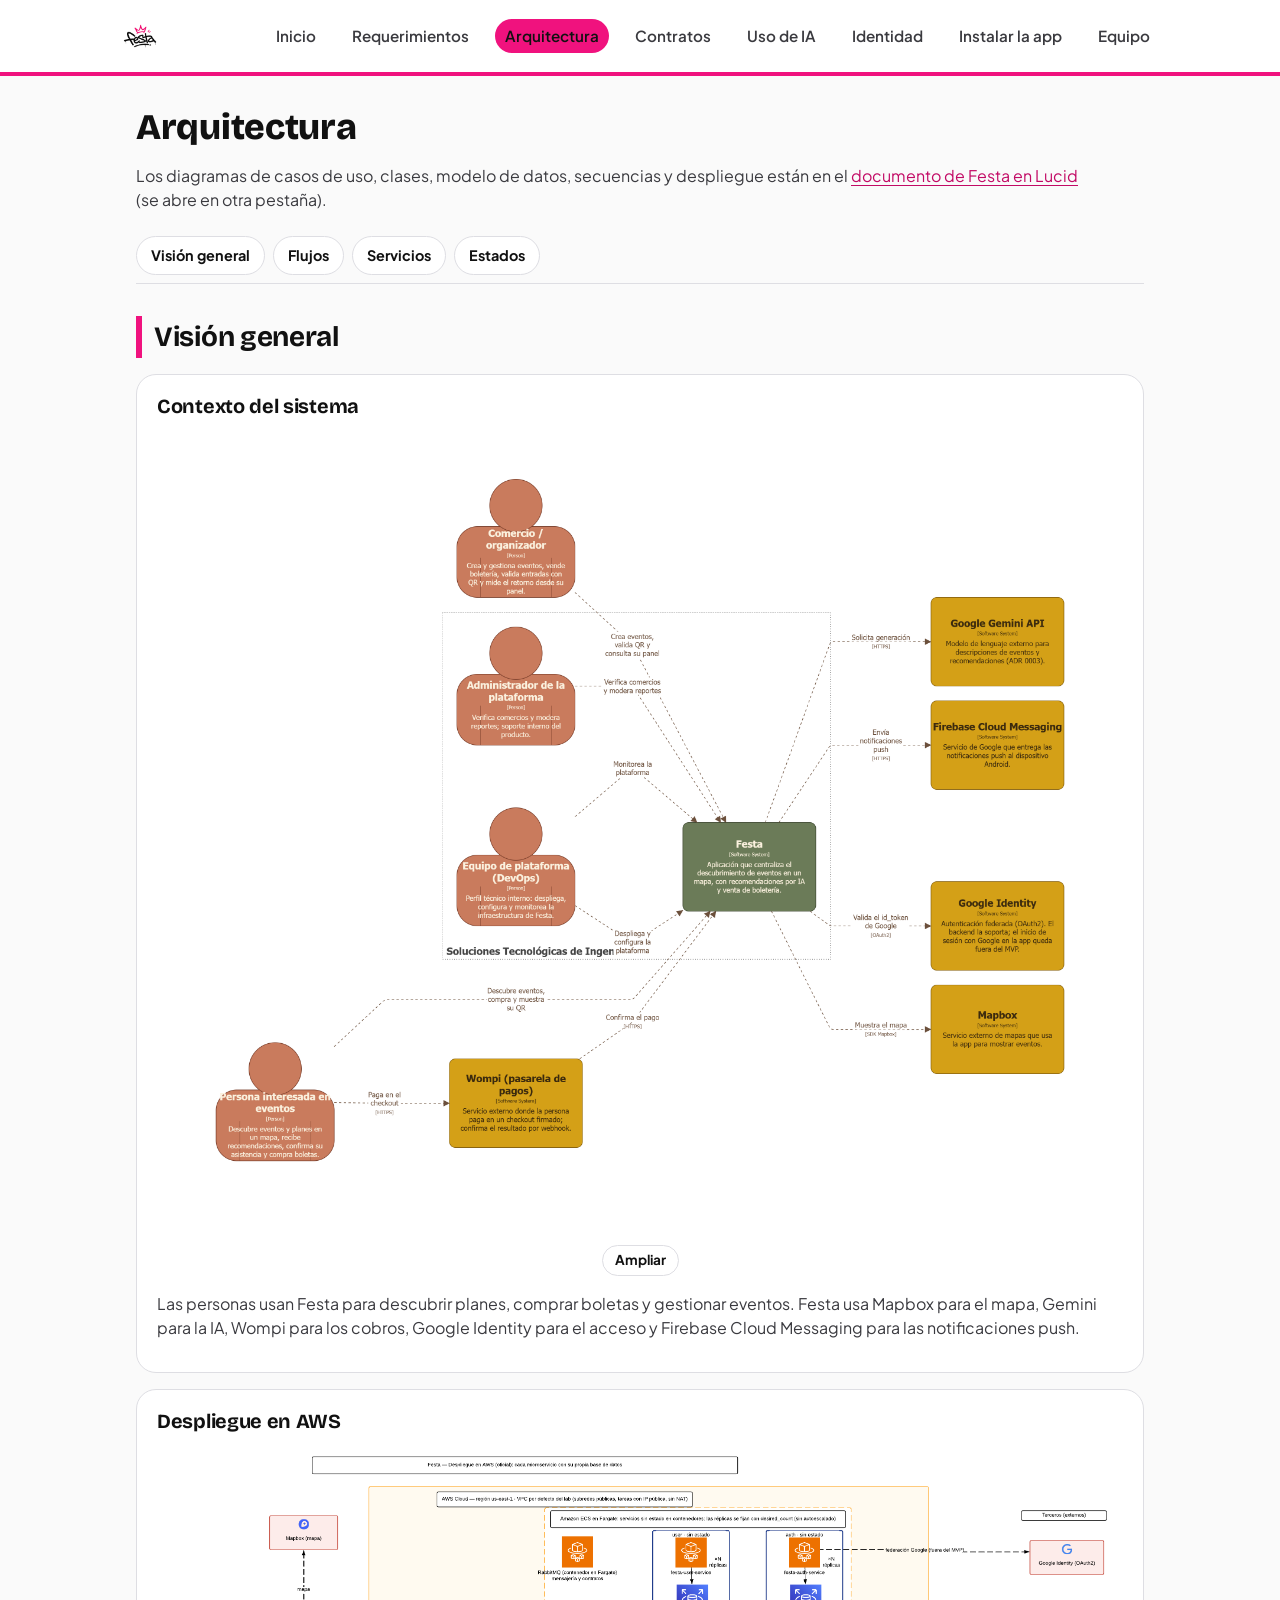
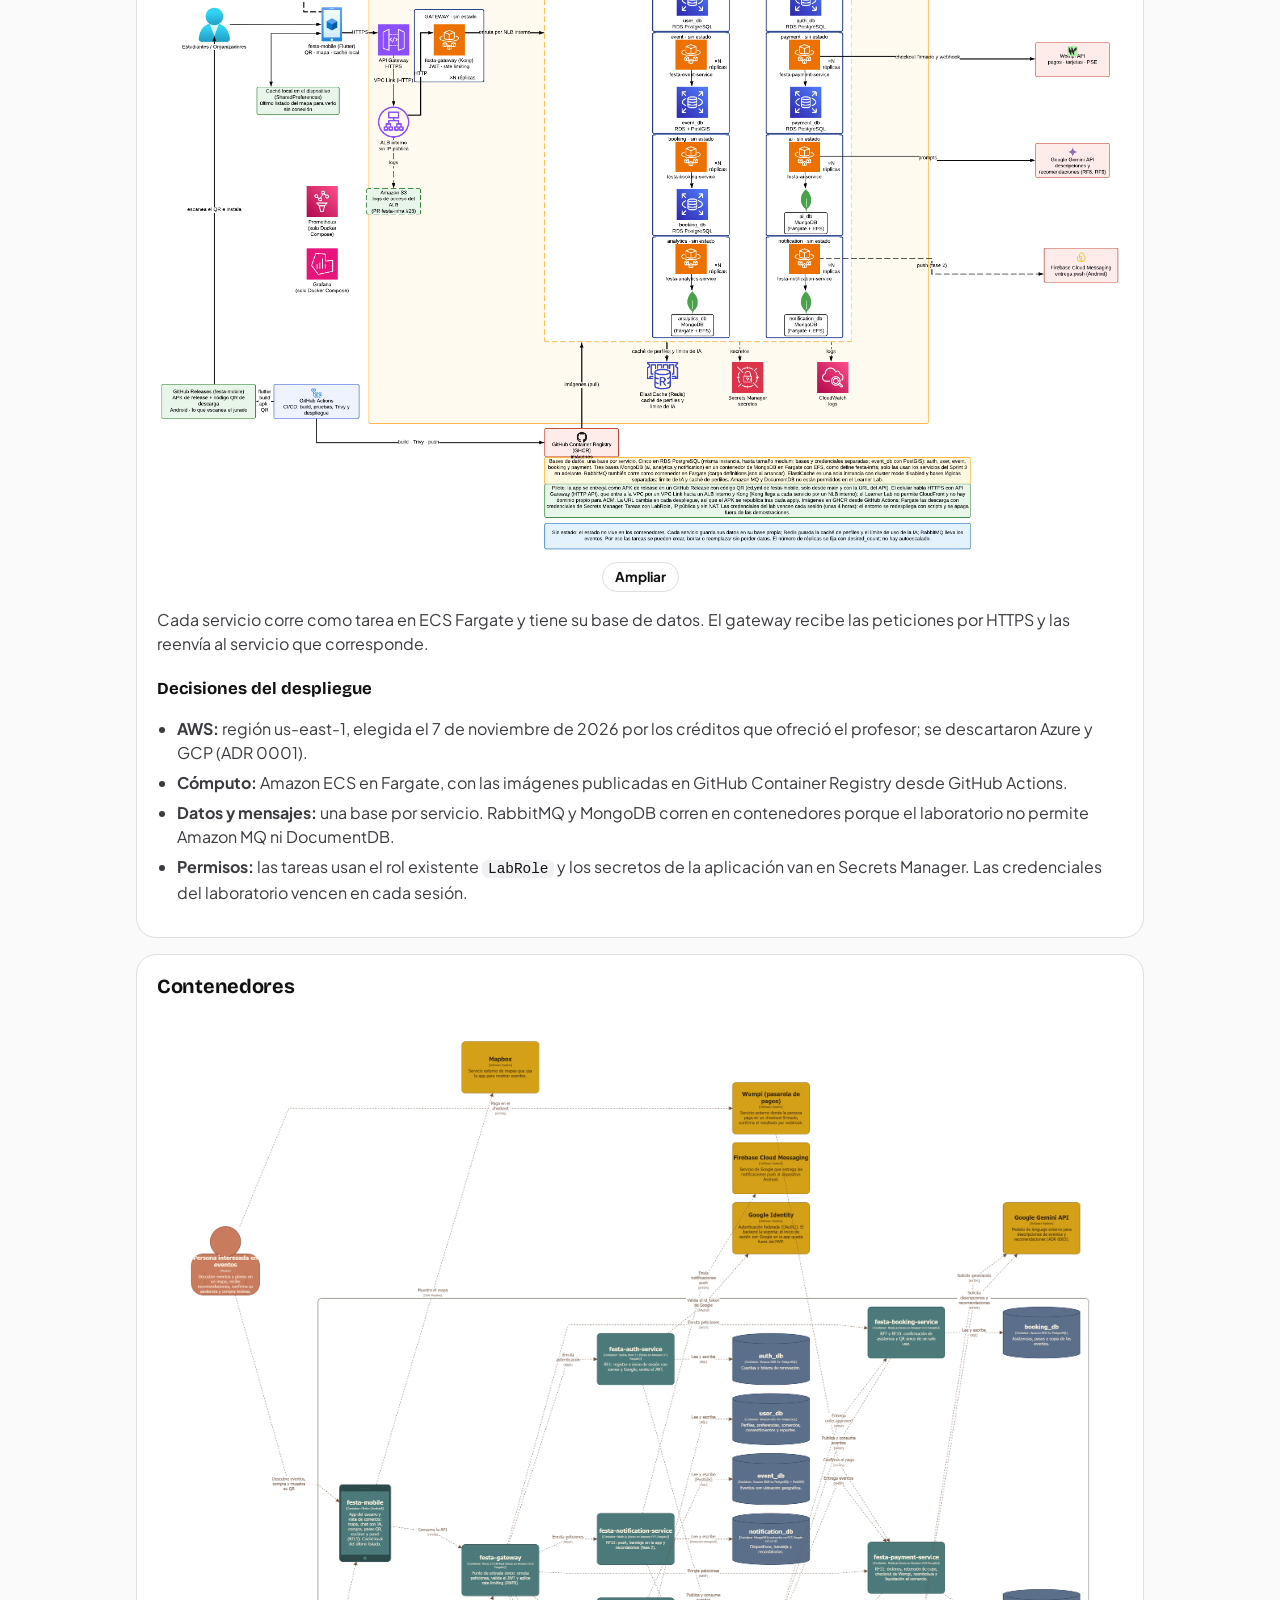
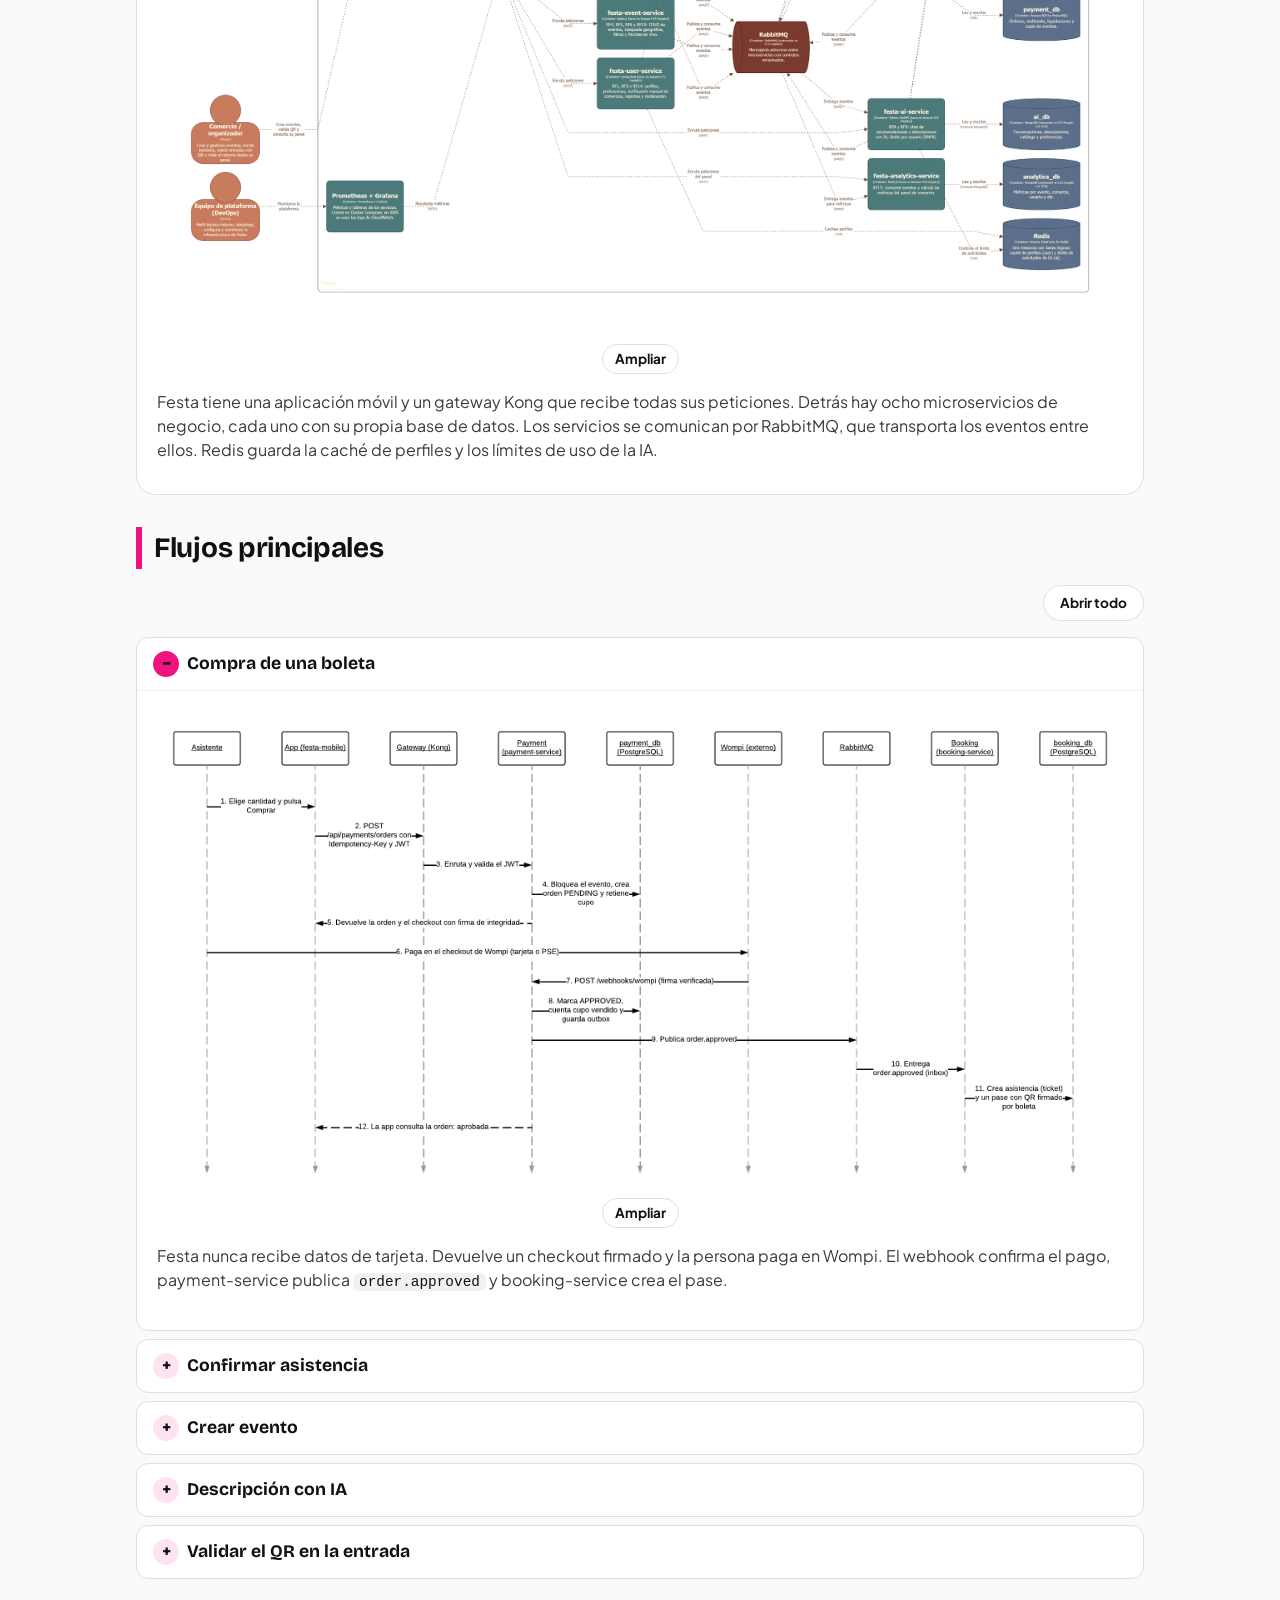
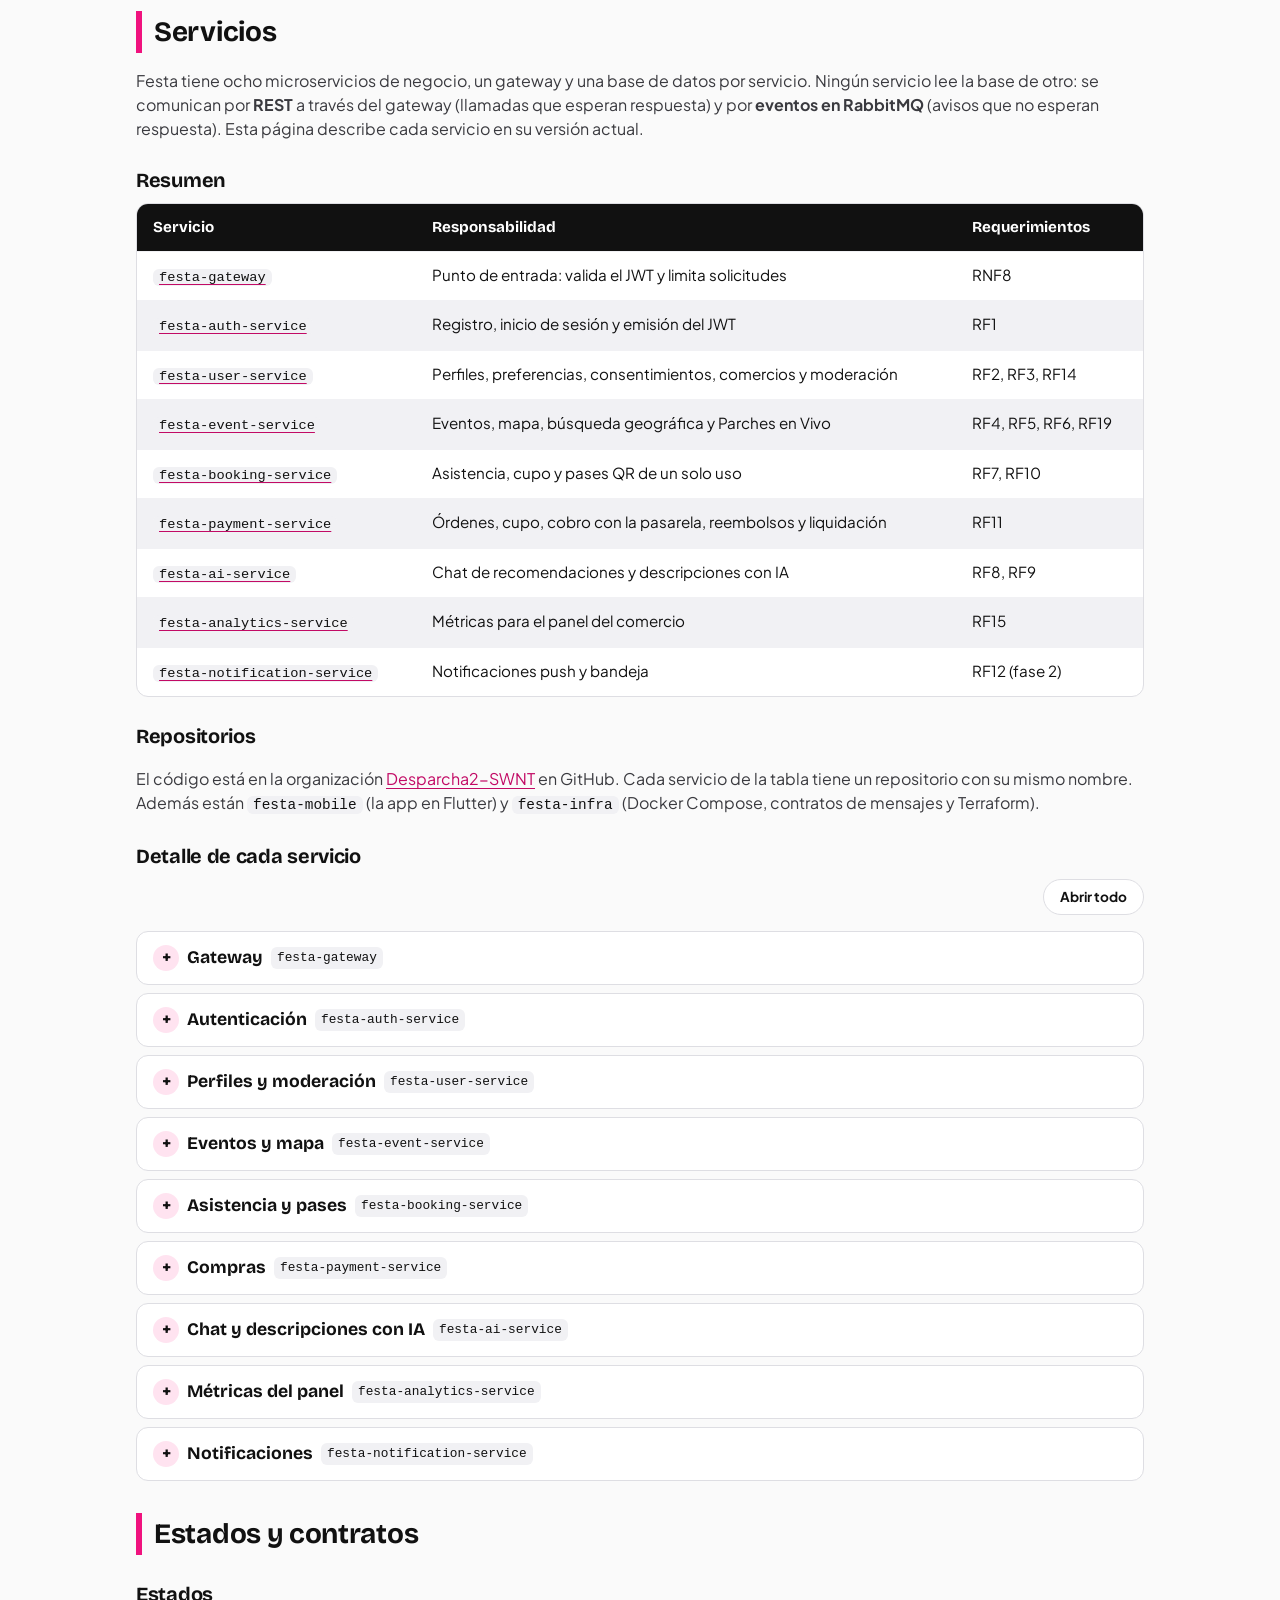
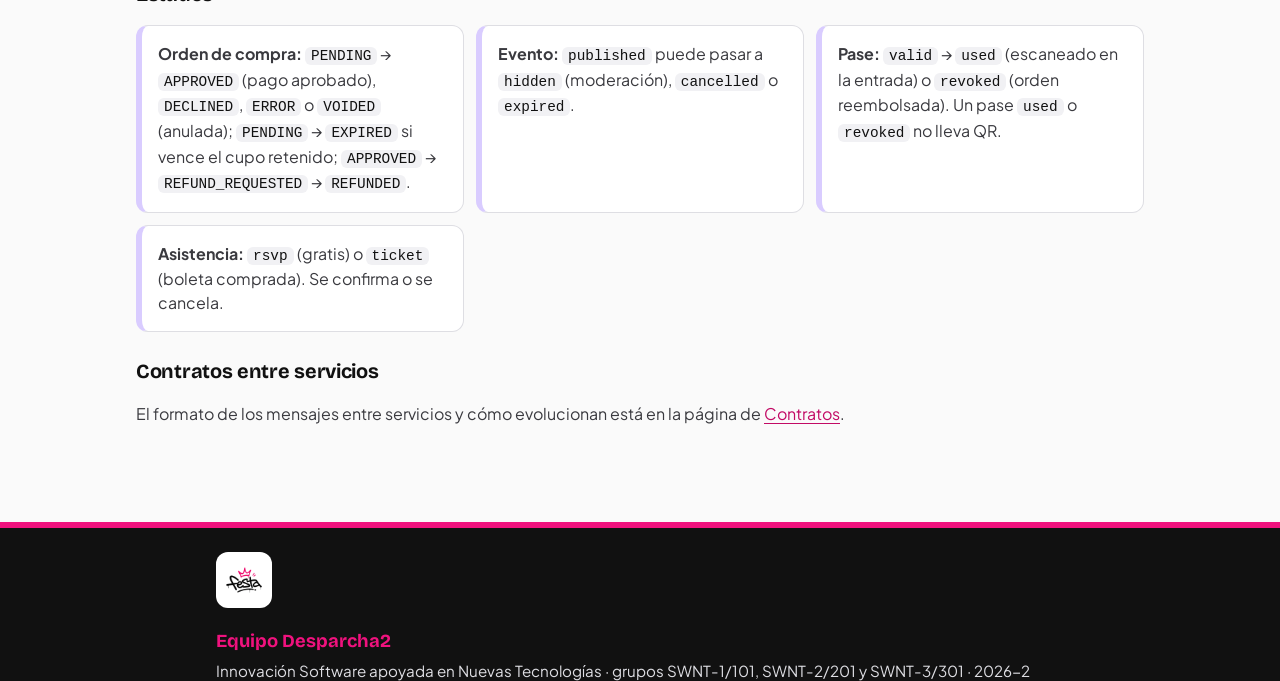
==== commit 662c6e3c: "style(sitio): mejora la lectura en teléfono de rutas, equipo, código e índice" ====
--- a/site/arquitectura.html
+++ b/site/arquitectura.html
@@ -30,7 +30,7 @@
 <a href="#vision">Visión general</a>
 <a href="#flujos">Flujos</a>
 <a href="#servicios">Servicios</a>
-<a href="#estados">Estados y contratos</a>
+<a href="#estados">Estados</a>
 </nav>
 
 <section class="bloque" aria-labelledby="vision">
--- a/site/assets/style.css
+++ b/site/assets/style.css
@@ -586,3 +586,25 @@
 .tecnologias img, .tec-inicial { width: 36px; height: 36px; }
 .tec-inicial { display: inline-flex; align-items: center; justify-content: center; border-radius: 50%; background: var(--ink-900); color: var(--white); font-family: "Bricolage Grotesque", sans-serif; font-size: 1.15rem; }
 @media (max-width: 640px) { .arquitectura ul.tecnologias li { flex-basis: calc((100% - 2 * var(--space-sm)) / 3); } }
+
+/* ------------------------------------------------------------------ Ajustes para teléfono */
+.miembro .red, a[download] { display: inline-flex; align-items: center; justify-content: center; min-height: 40px; }
+@media (max-width: 640px) {
+  pre { white-space: pre-wrap; overflow-wrap: anywhere; font-size: 0.85rem; }
+  .equipo { grid-template-columns: 1fr 1fr; gap: var(--space-sm); }
+  .miembro { padding: var(--space-md) var(--space-xs); }
+  .miembro img { width: 88px; height: 88px; margin-bottom: var(--space-sm); }
+  .miembro strong { font-size: 0.95rem; }
+  .miembro .red { max-width: 100%; padding-inline: var(--space-xs); font-size: 0.75rem; }
+  .indice { gap: 6px; }
+  .indice a { padding: 8px 10px; font-size: 0.8rem; }
+
+  /* Rutas: método y ruta en un renglón; la descripción debajo. */
+  table.rutas tr { display: flex; flex-wrap: wrap; align-items: center; gap: 6px; margin-bottom: var(--space-xs); padding: var(--space-xs) var(--space-sm); }
+  table.rutas td, table.rutas tr:nth-child(even) td { width: auto; padding: 0; border: 0; background: none; }
+  table.rutas td::before { content: none; }
+  table.rutas td:first-child, table.rutas tr:nth-child(even) td:first-child { background: none; }
+  table.rutas td:first-child code { background: var(--ink-900); color: var(--white); }
+  table.rutas td:nth-child(2) { flex: 1 1 0; min-width: 60%; }
+  table.rutas td:nth-child(n + 3) { flex: 1 1 100%; font-size: 0.9rem; }
+}
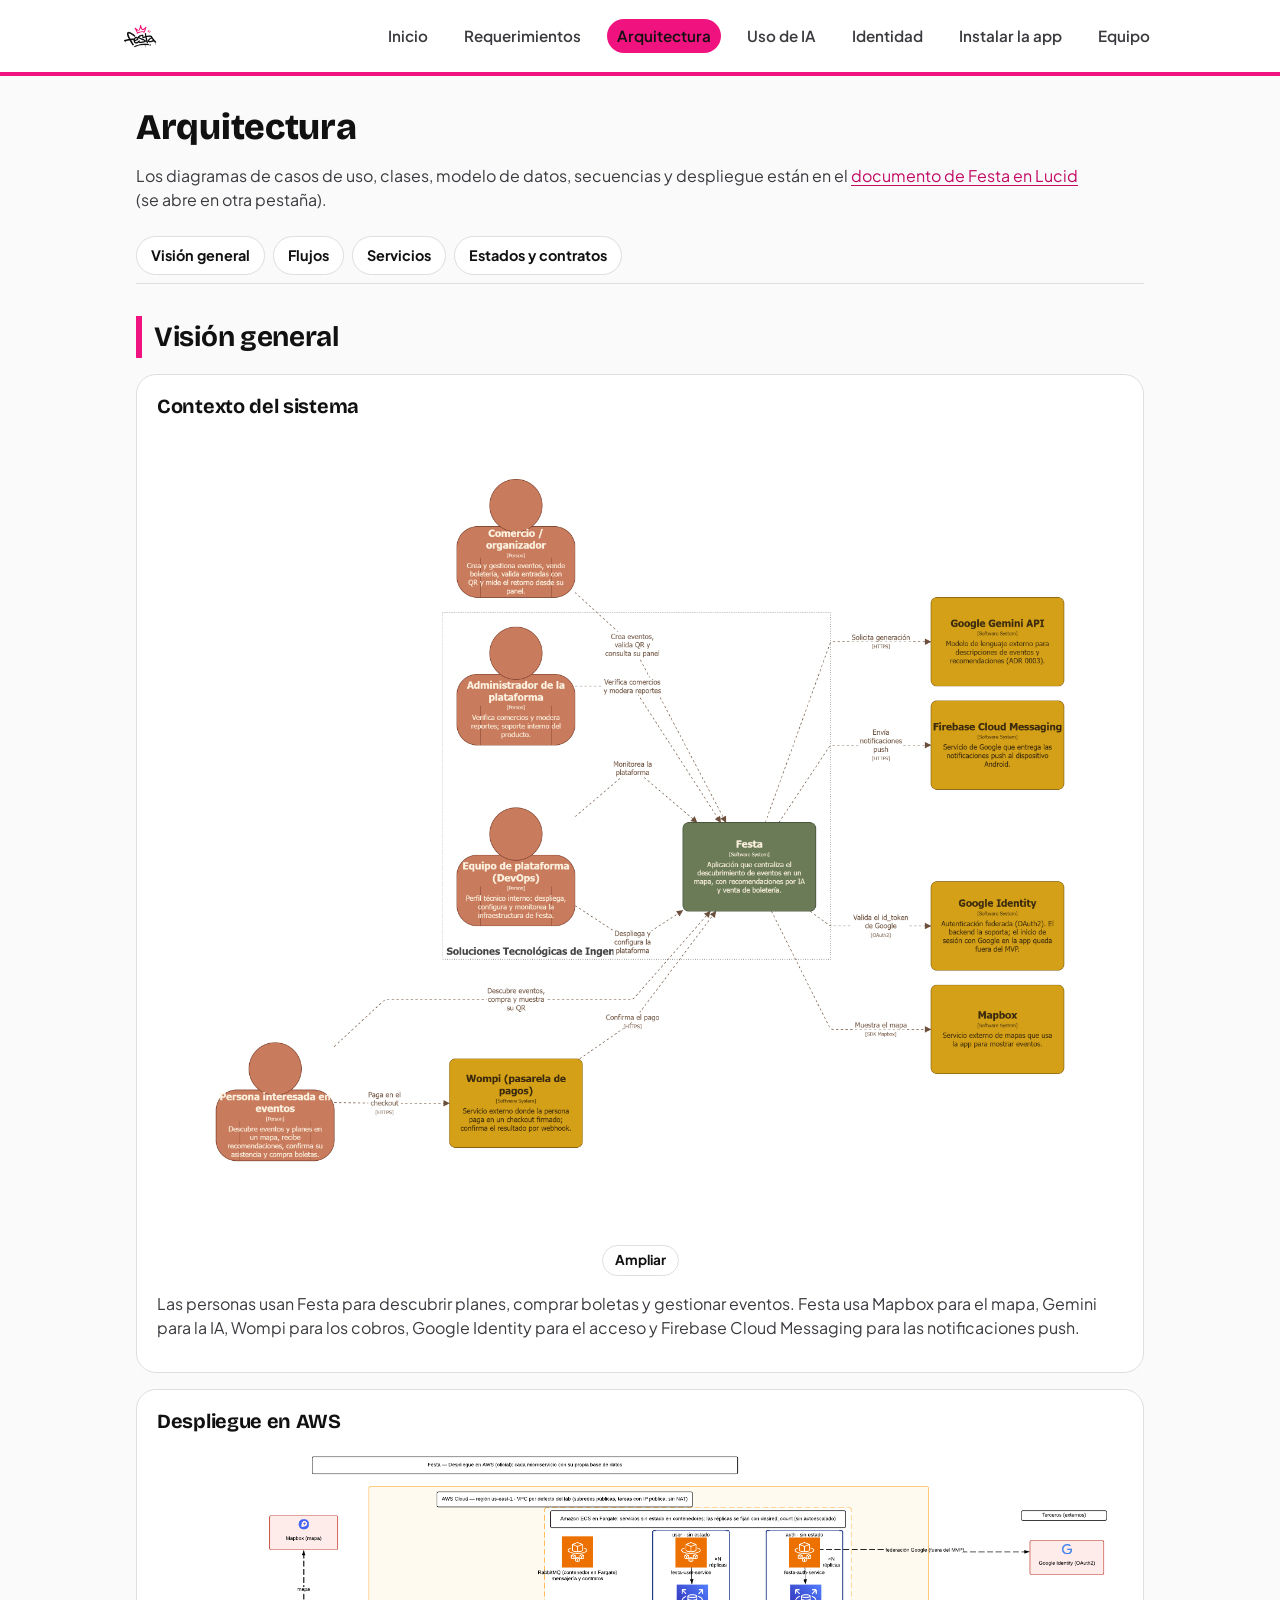
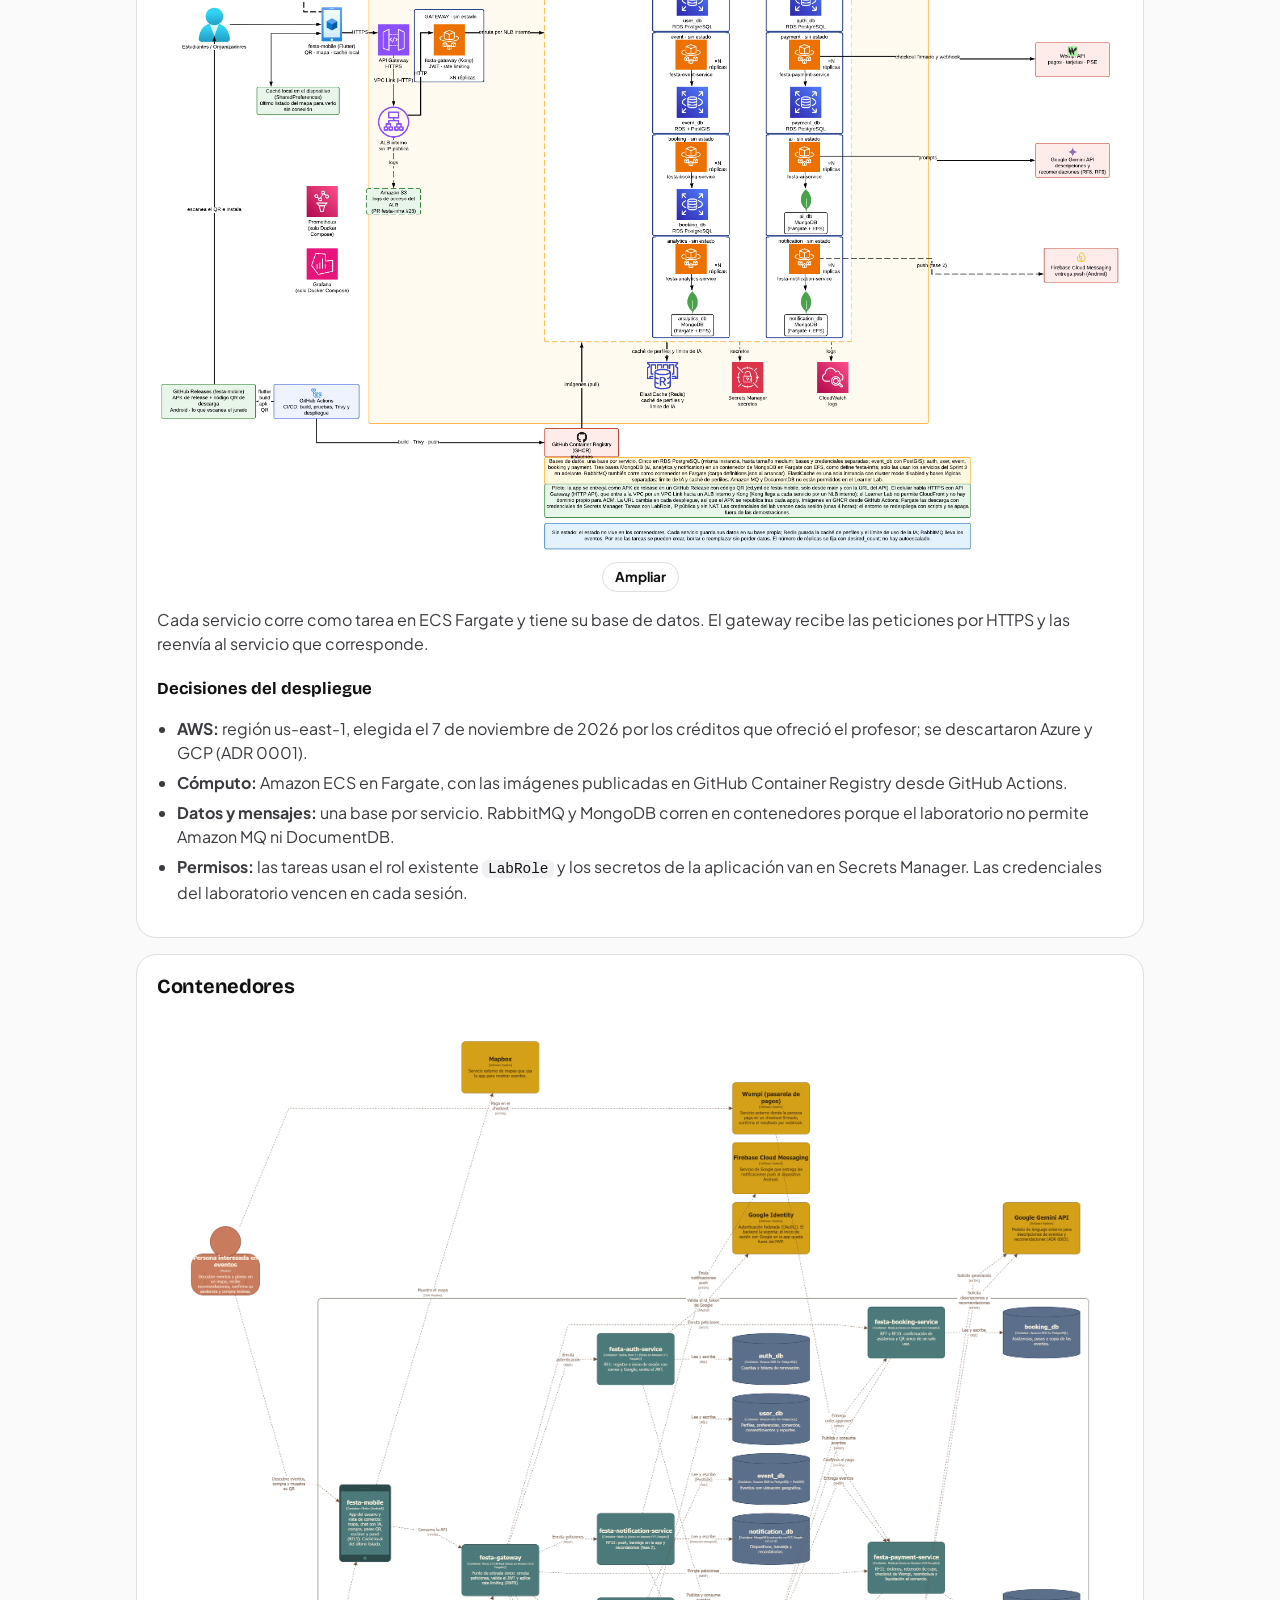
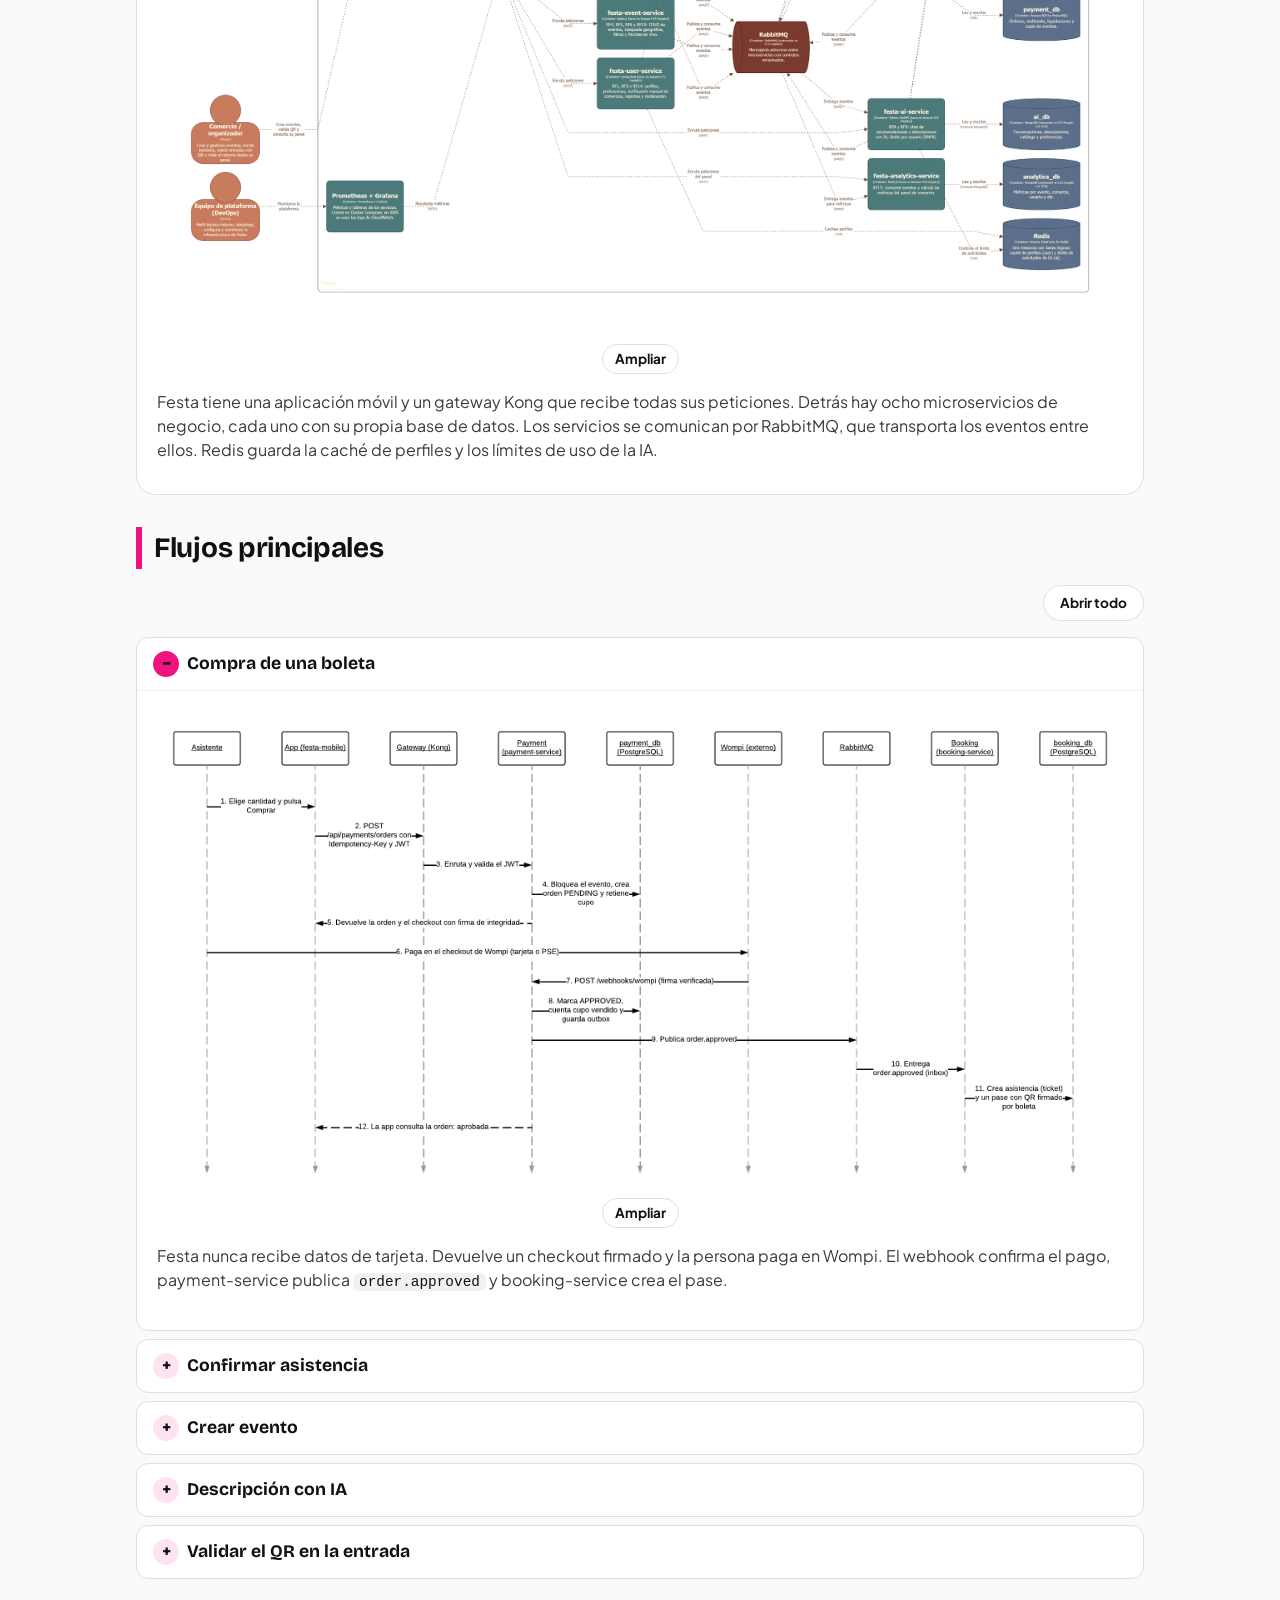
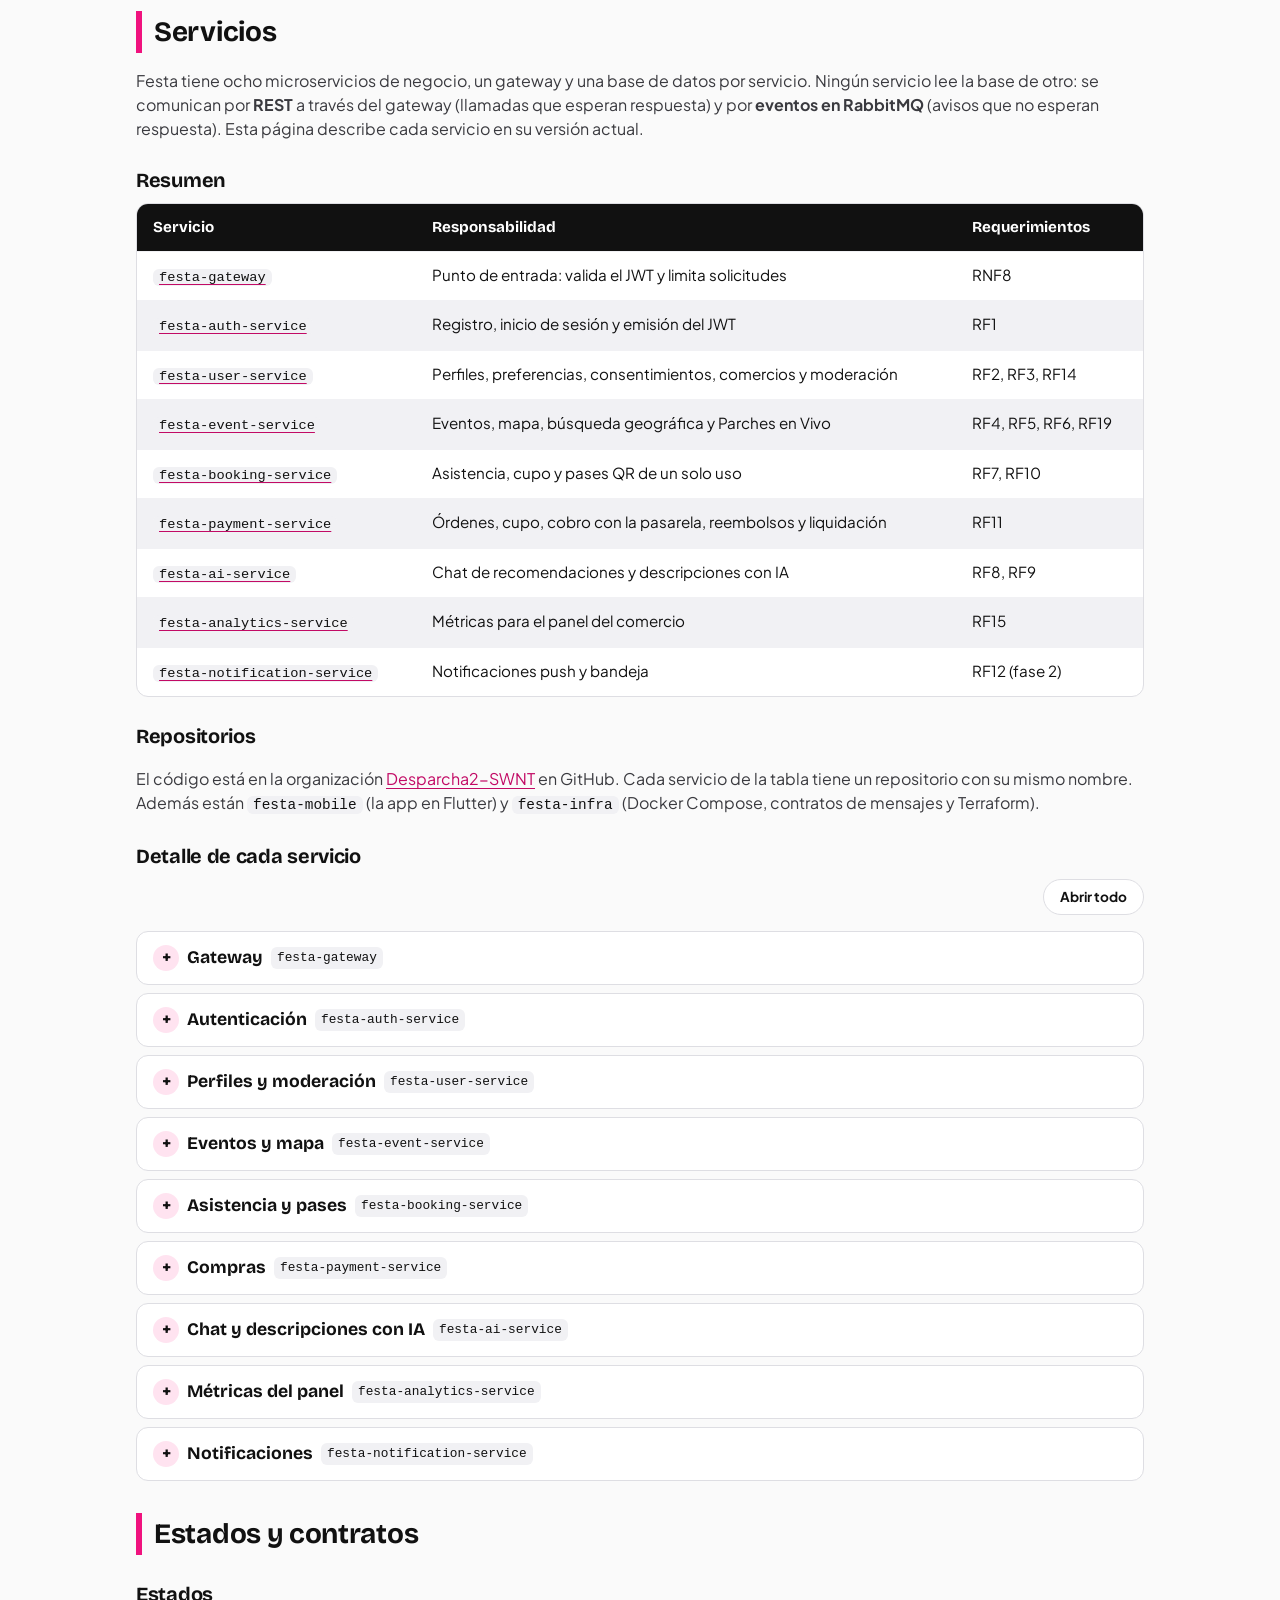
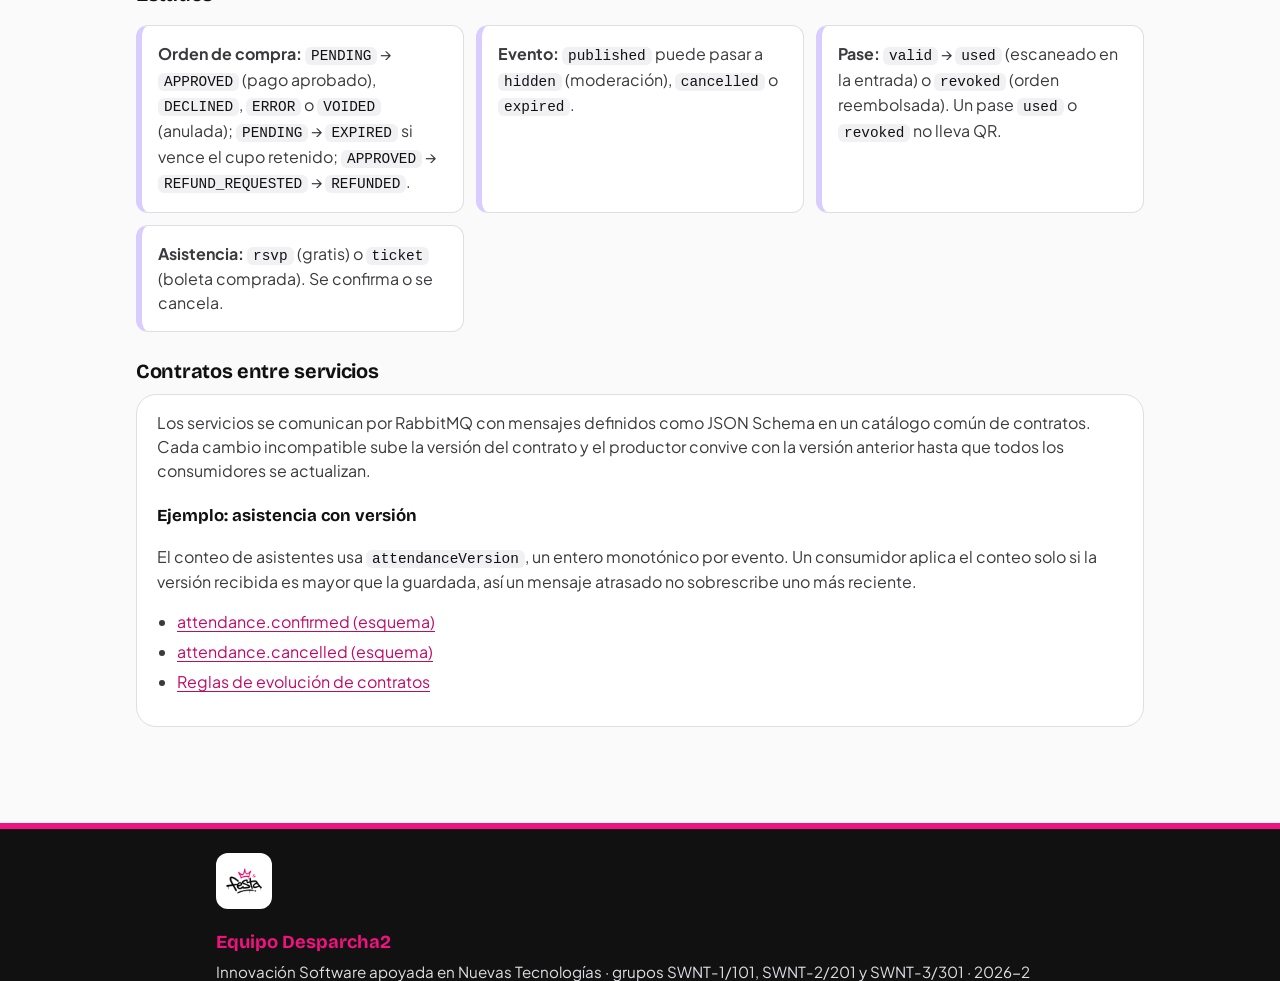
==== commit c3c04ef0: "docs(sitio): junta los contratos dentro de Arquitectura y quita su pestaña" ====
--- a/site/arquitectura.html
+++ b/site/arquitectura.html
@@ -14,7 +14,6 @@
       <a href="index.html">Inicio</a>
       <a href="requisitos.html">Requerimientos</a>
       <a href="arquitectura.html" aria-current="page">Arquitectura</a>
-      <a href="contratos.html">Contratos</a>
       <a href="ia.html">Uso de IA</a>
       <a href="identidad.html">Identidad</a>
       <a href="instalacion.html">Instalar la app</a>
@@ -30,7 +29,7 @@
 <a href="#vision">Visión general</a>
 <a href="#flujos">Flujos</a>
 <a href="#servicios">Servicios</a>
-<a href="#estados">Estados</a>
+<a href="#estados"><span class="solo-ancho">Estados y contratos</span><span class="solo-fono">Estados</span></a>
 </nav>
 
 <section class="bloque" aria-labelledby="vision">
@@ -884,7 +883,17 @@
 <li><strong>Asistencia:</strong> <code>rsvp</code> (gratis) o <code>ticket</code> (boleta comprada). Se confirma o se cancela.</li>
 </ul>
 <h3 id="contratos">Contratos entre servicios</h3>
-<p>El formato de los mensajes entre servicios y cómo evolucionan está en la página de <a href="contratos.html">Contratos</a>.</p>
+<div class="figura">
+<p>Los servicios se comunican por RabbitMQ con mensajes definidos como JSON Schema en un catálogo común de contratos. Cada cambio incompatible sube la versión del contrato y el productor convive con la versión anterior hasta que todos los consumidores se actualizan.</p>
+
+<h4 class="figura-sub">Ejemplo: asistencia con versión</h4>
+<p>El conteo de asistentes usa <code>attendanceVersion</code>, un entero monotónico por evento. Un consumidor aplica el conteo solo si la versión recibida es mayor que la guardada, así un mensaje atrasado no sobrescribe uno más reciente.</p>
+<ul class="links">
+<li><a href="https://github.com/Desparcha2-SWNT/festa-infra/blob/develop/contracts/events/booking/attendance.confirmed.schema.json" target="_blank" rel="noopener">attendance.confirmed (esquema)</a></li>
+<li><a href="https://github.com/Desparcha2-SWNT/festa-infra/blob/develop/contracts/events/booking/attendance.cancelled.schema.json" target="_blank" rel="noopener">attendance.cancelled (esquema)</a></li>
+<li><a href="https://github.com/Desparcha2-SWNT/festa-infra/blob/develop/contracts/README.md#evoluci%C3%B3n" target="_blank" rel="noopener">Reglas de evolución de contratos</a></li>
+</ul>
+</div>
 </section>
   </main>
 
--- a/site/assets/style.css
+++ b/site/assets/style.css
@@ -608,3 +608,56 @@
   table.rutas td:nth-child(2) { flex: 1 1 0; min-width: 60%; }
   table.rutas td:nth-child(n + 3) { flex: 1 1 100%; font-size: 0.9rem; }
 }
+
+/* Descarga de la app. */
+.descarga { display: flex; flex-wrap: wrap; align-items: center; gap: var(--space-xl); margin: var(--space-lg) 0; padding: var(--space-lg); background: var(--white); border: 1px solid var(--ink-200); border-radius: var(--radius-lg); }
+.descarga > img { width: 200px; height: 200px; border: 1px solid var(--ink-200); border-radius: var(--radius-md); }
+.descarga > div { flex: 1 1 240px; }
+.boton { display: inline-flex; align-items: center; justify-content: center; min-height: 48px; padding: 0 var(--space-xl); border-radius: 999px; background: var(--magenta-500); color: var(--ink-900); font-weight: 800; text-decoration: none; }
+.boton:hover { background: var(--ink-900); color: var(--white); }
+.descarga .version { font-size: 0.9rem; color: var(--ink-500); }
+@media (max-width: 600px) { .descarga { justify-content: center; text-align: center; } .boton { width: 100%; } }
+
+/* ------------------------------------------------------------------ Requerimientos en tarjetas */
+.requerimientos .bloque { margin-bottom: var(--space-2xl); }
+.requerimientos h2[id], .requerimientos article[id] { scroll-margin-top: calc(var(--alto-encabezado, 0px) + 72px); }
+.requerimientos .stat span { display: block; margin-top: 4px; }
+.requerimientos .filtros[hidden] { display: none; }
+.filtros .abrir-todo { margin-left: auto; }
+.rf-lista { display: flex; flex-direction: column; gap: var(--space-md); margin-top: var(--space-md); }
+.rf { padding: var(--space-md) var(--space-lg); background: var(--white); border: 1px solid var(--ink-200); border-left: 8px solid var(--magenta-500); border-radius: var(--radius-lg); }
+.rf[data-prio="should"] { border-left-color: var(--mint); }
+.rf[data-prio="could"] { border-left-color: var(--lilac); }
+.rf[data-prio="wont"] { border-left-color: var(--ink-200); }
+.rf[hidden] { display: none; }
+.rf-cab { display: flex; flex-wrap: wrap; align-items: center; gap: var(--space-xs); }
+.rf-nota { font-size: 0.8rem; color: var(--ink-500); }
+.rf h3, .rnf h3 { margin: var(--space-xs) 0 4px; font-size: 1.2rem; }
+.rf-actor { font-size: 0.9rem; }
+.rf .plegable { margin-top: var(--space-sm); }
+.rf .plegable > summary { min-height: 44px; font-size: 0.95rem; }
+.rf-condiciones { display: grid; gap: var(--space-sm); grid-template-columns: repeat(auto-fit, minmax(min(240px, 100%), 1fr)); }
+.rf-condiciones > div { padding: 0 var(--space-md) var(--space-xs); background: var(--paper); border-radius: var(--radius-md); }
+.rf-condiciones h4 { margin-top: var(--space-sm); }
+.requerimientos ul.rnf-lista { display: grid; gap: var(--space-md); grid-template-columns: repeat(auto-fill, minmax(min(260px, 100%), 1fr)); max-width: none; padding: 0; list-style: none; }
+.requerimientos ul.rnf-lista li { margin: 0; padding: var(--space-md) var(--space-lg); background: var(--white); border: 1px solid var(--ink-200); border-top: 6px solid var(--yellow); border-radius: var(--radius-lg); }
+.rnf p { margin: 0; font-size: 0.95rem; }
+@media (max-width: 600px) {
+  .rf { padding: var(--space-sm) var(--space-md); }
+  .requerimientos .stats { grid-template-columns: 1fr 1fr; }
+  .filtros .abrir-todo { margin-left: 0; }
+}
+
+/* Índice de Arquitectura: nombre completo en pantallas anchas, corto en el teléfono. */
+.indice .solo-fono { display: none; }
+@media (max-width: 600px) {
+  .indice .solo-ancho { display: none; }
+  .indice .solo-fono { display: inline; }
+}
+.figura > .figura-sub:first-child, .figura > p:first-child { margin-top: 0; }
+@media (max-width: 600px) {
+  .requerimientos .stats { grid-template-columns: repeat(2, minmax(0, 1fr)); }
+  .requerimientos .stat { padding-inline: var(--space-sm); overflow-wrap: anywhere; }
+  .indice { gap: 4px; }
+  .indice a { padding-inline: 8px; }
+}
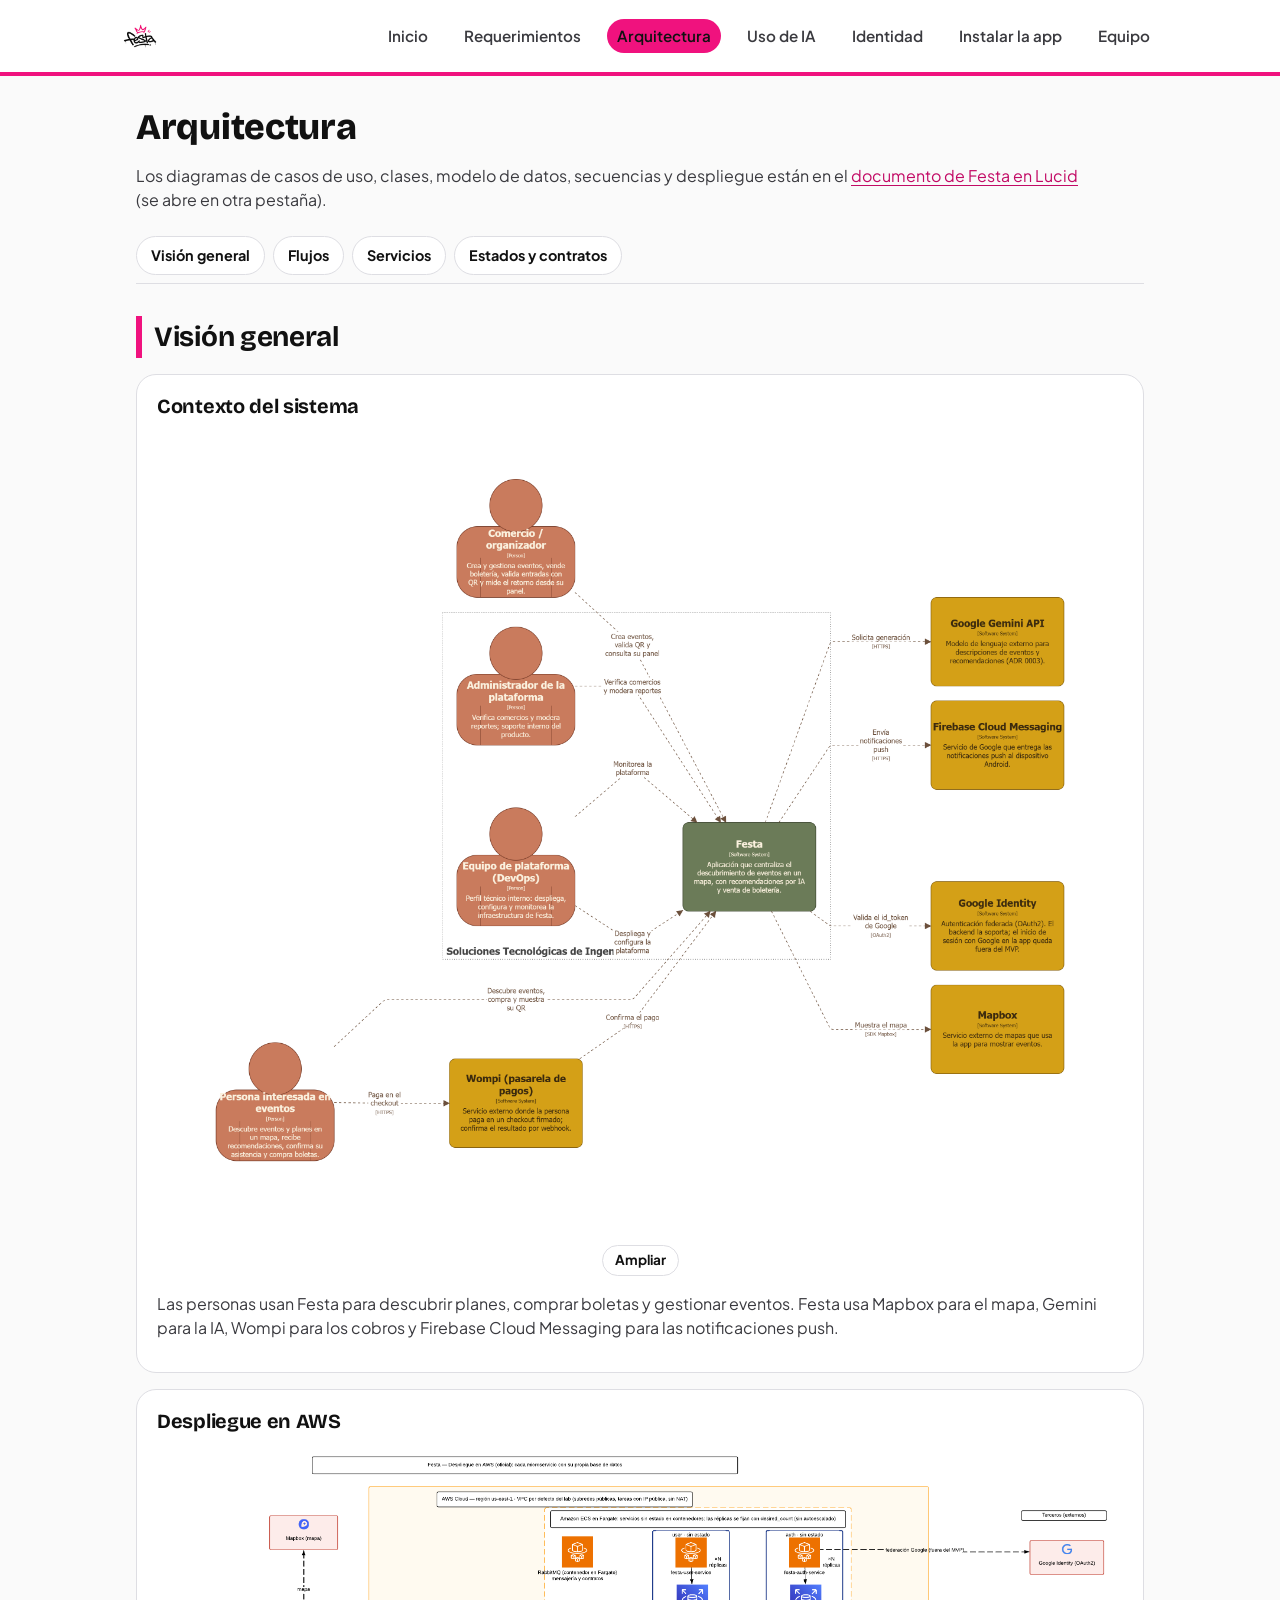
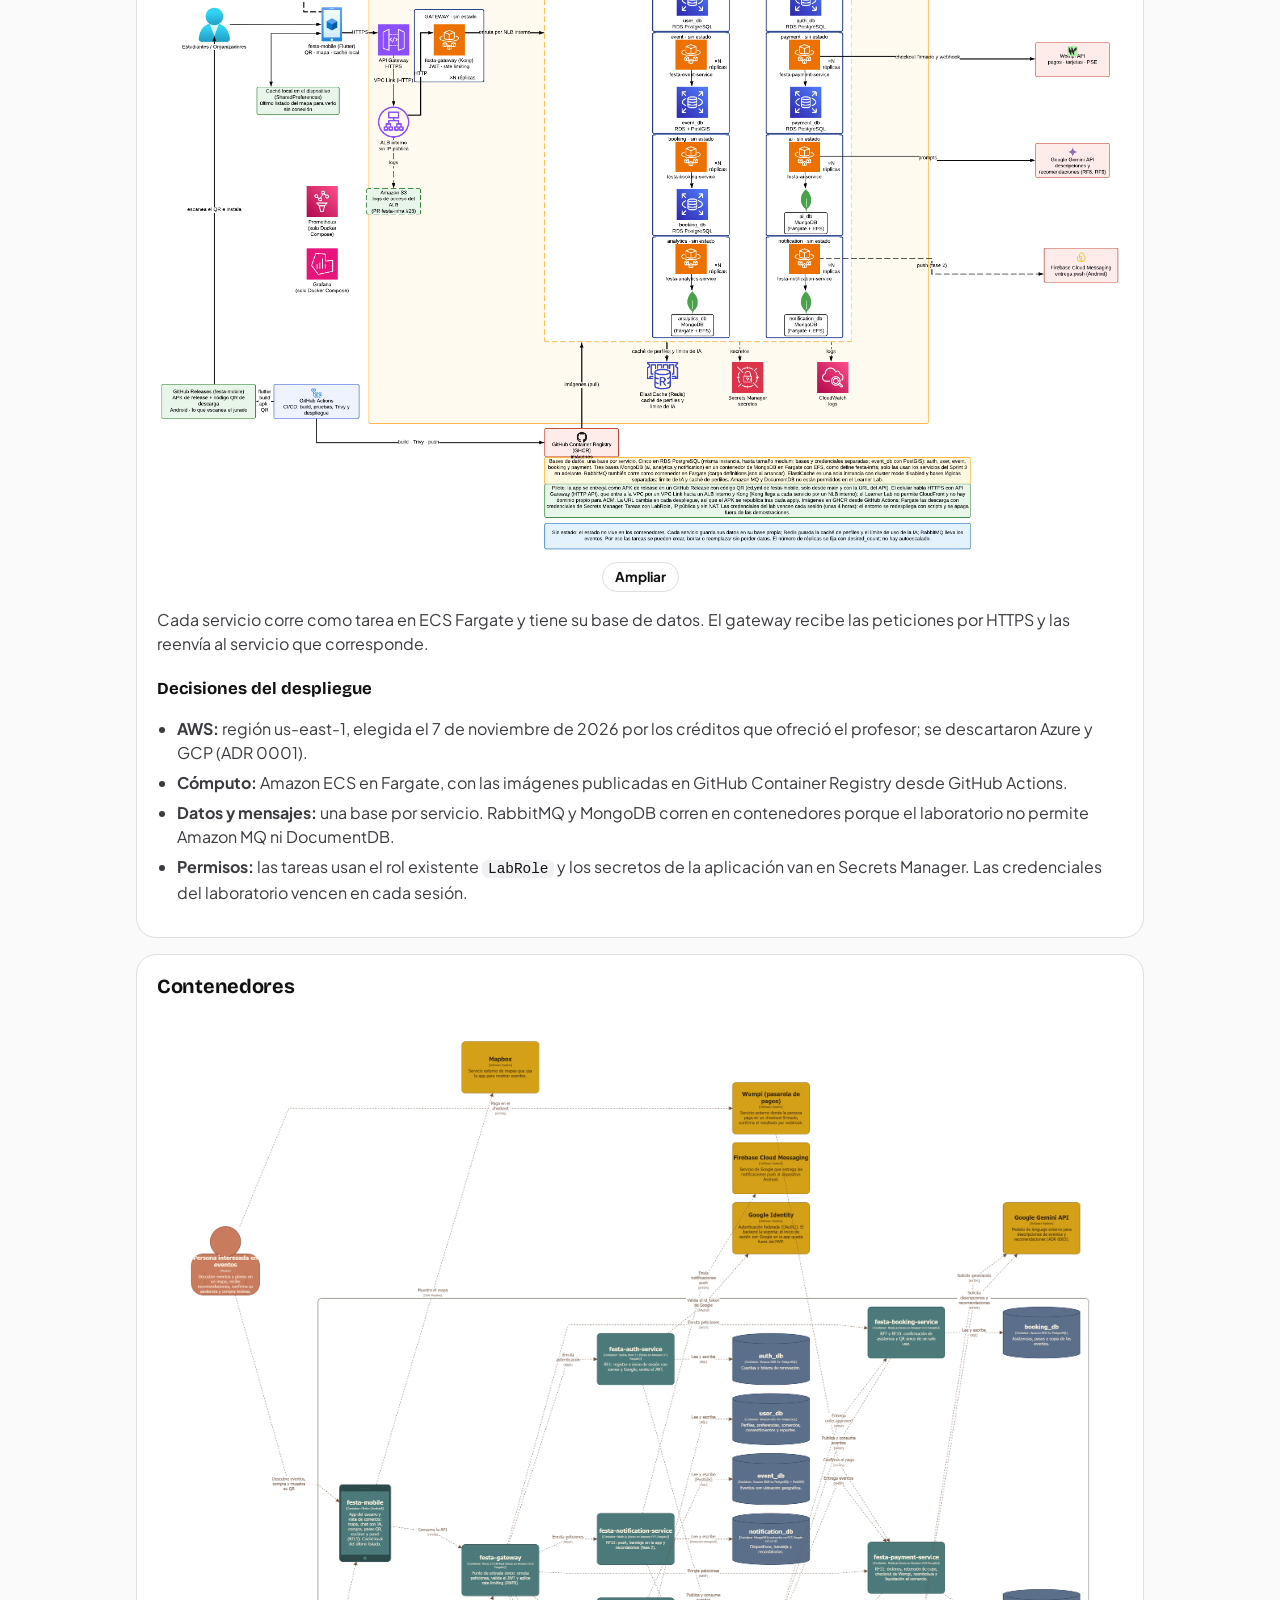
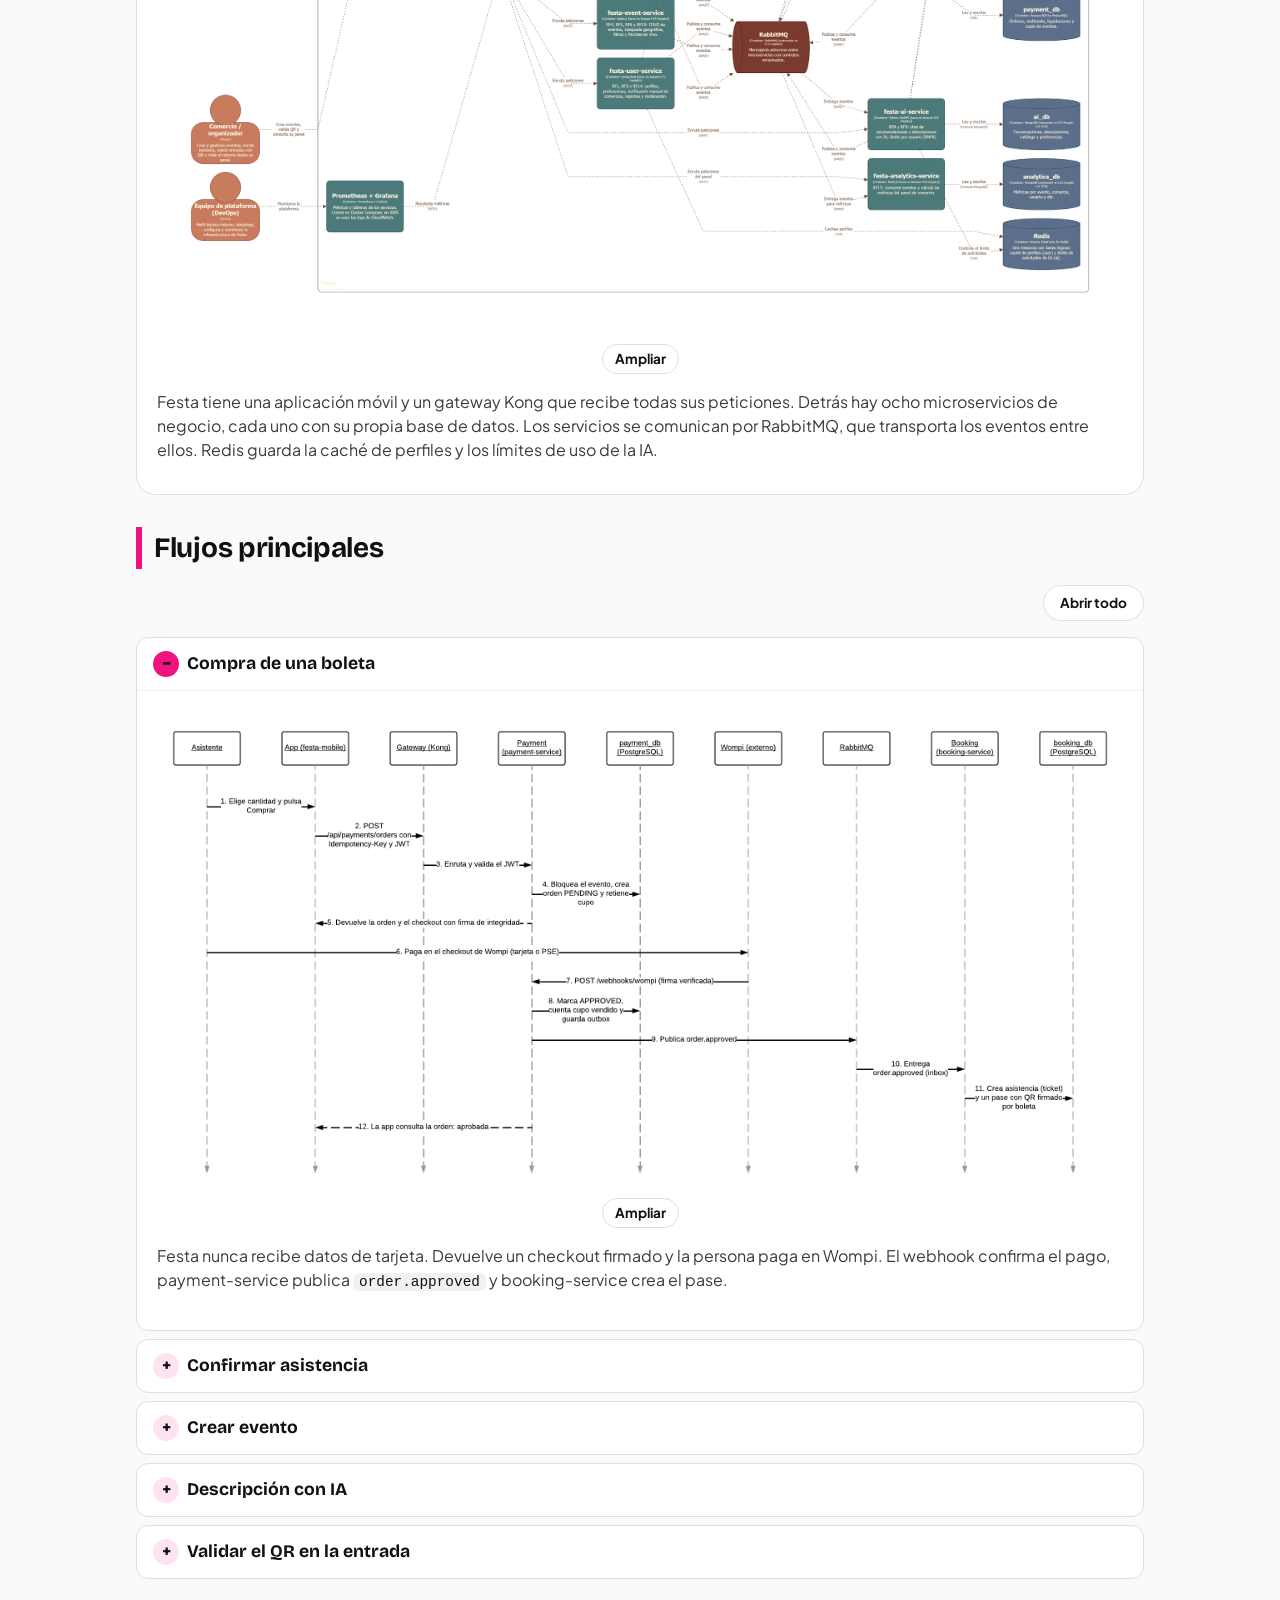
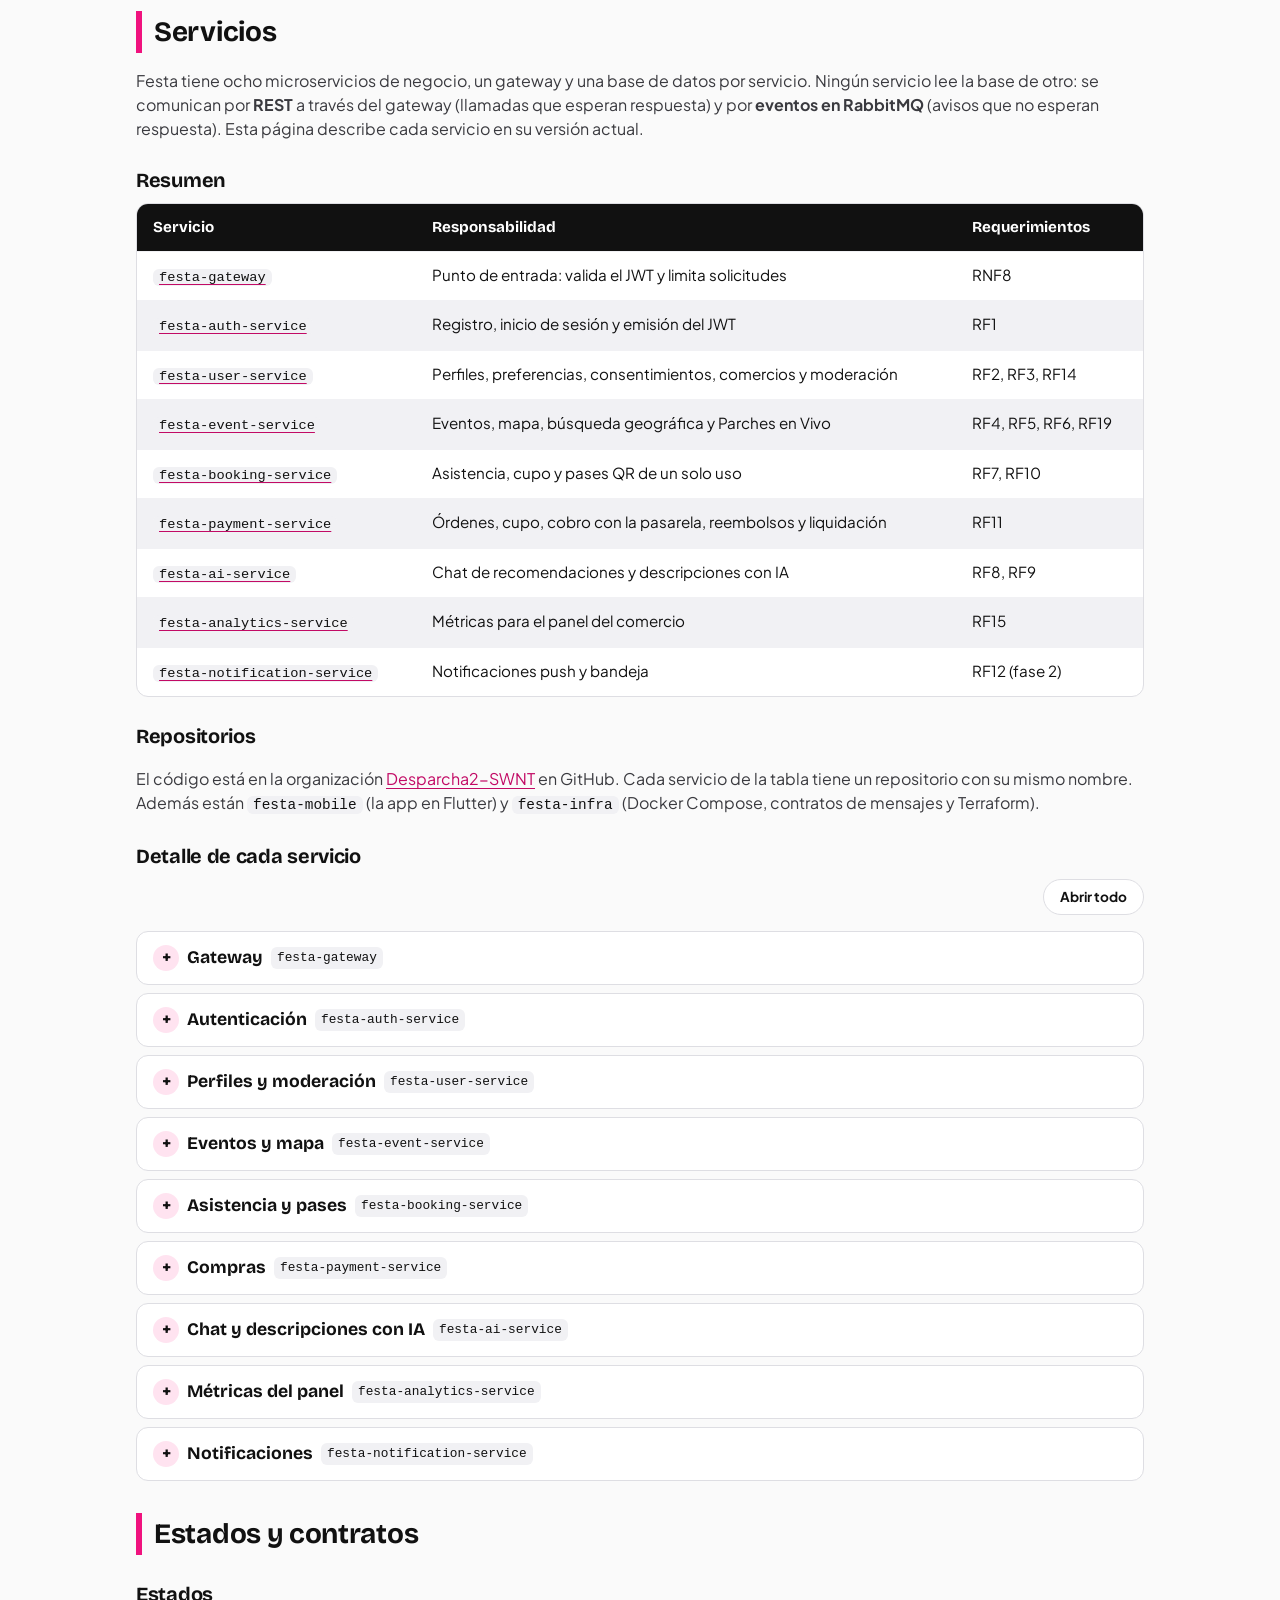
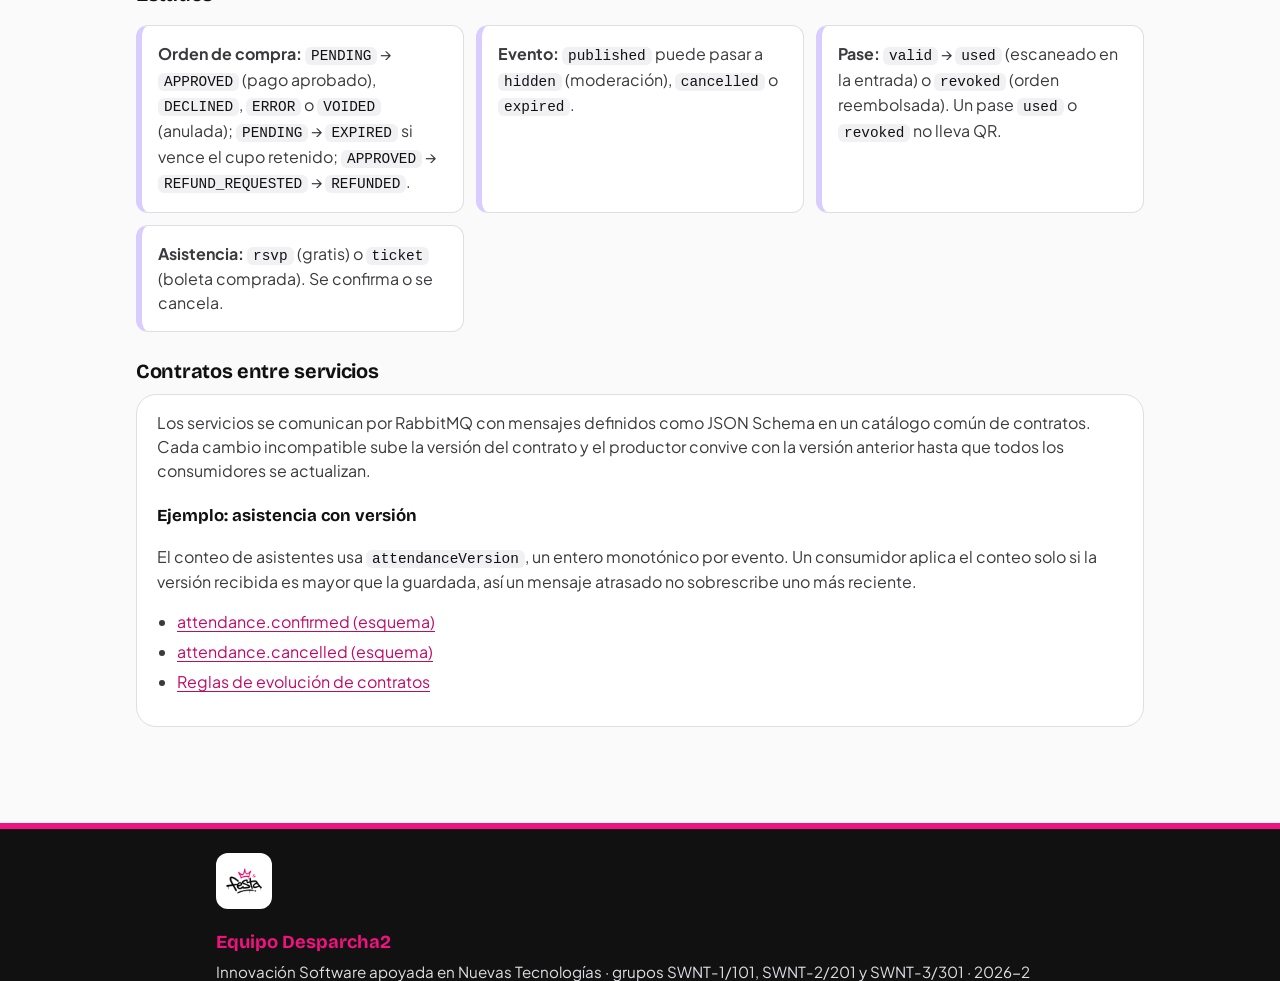
==== commit 9a896aef: "docs(sitio): actualiza el Inicio y corrige Google, notificaciones y la nota del APK" ====
--- a/site/arquitectura.html
+++ b/site/arquitectura.html
@@ -37,7 +37,7 @@
 <article class="figura">
 <h3>Contexto del sistema</h3>
 <p><img alt="Personas, Festa y los sistemas externos" src="assets/diagramas/contexto.png" /></p>
-<p>Las personas usan Festa para descubrir planes, comprar boletas y gestionar eventos. Festa usa Mapbox para el mapa, Gemini para la IA, Wompi para los cobros, Google Identity para el acceso y Firebase Cloud Messaging para las notificaciones push.</p>
+<p>Las personas usan Festa para descubrir planes, comprar boletas y gestionar eventos. Festa usa Mapbox para el mapa, Gemini para la IA, Wompi para los cobros y Firebase Cloud Messaging para las notificaciones push.</p>
 </article>
 <article class="figura">
 <h3>Despliegue en AWS</h3>
@@ -181,7 +181,7 @@
 </thead>
 <tbody>
 <tr>
-<td><code>POST /api/auth/*</code> (registro, inicio de sesión, Google, renovación, cierre)</td>
+<td><code>POST /api/auth/*</code> (registro, inicio de sesión, renovación y cierre)</td>
 <td>auth-service</td>
 <td>No</td>
 <td>30/min y 300/h por IP</td>
@@ -285,7 +285,7 @@
 <tr>
 <td><code>POST</code></td>
 <td><code>/api/auth/google</code></td>
-<td>Inicio de sesión con Google</td>
+<td>Inicio de sesión con Google (versión futura: existe en el código, pero el MVP usa solo correo)</td>
 </tr>
 <tr>
 <td><code>POST</code></td>
--- a/site/assets/style.css
+++ b/site/assets/style.css
@@ -661,3 +661,22 @@
   .indice { gap: 4px; }
   .indice a { padding-inline: 8px; }
 }
+
+/* ------------------------------------------------------------------ Bitácora en vivo */
+.bitacora-filtros { display: flex; flex-wrap: wrap; gap: var(--space-xs); margin: var(--space-md) 0 var(--space-xs); }
+.bitacora-filtros input, .bitacora-filtros select { min-height: 44px; max-width: 100%; padding: 0 var(--space-md); border: 1px solid var(--ink-200); border-radius: 999px; background: var(--white); color: var(--ink-900); font: inherit; font-size: 0.95rem; }
+.bitacora-filtros input { flex: 1 1 220px; }
+.bitacora-filtros select { flex: 0 1 220px; }
+.bitacora-cuenta { font-size: 0.9rem; color: var(--ink-500); }
+.bitacora-aviso { padding: var(--space-md); background: var(--white); border: 1px dashed var(--ink-200); border-radius: var(--radius-md); }
+.prompt[hidden] { display: none; }
+.prompt > summary .prompt-id { font-size: 1.15rem; }
+.chip-fase { background: var(--lilac); color: var(--ink-900); font-family: "Plus Jakarta Sans", sans-serif; }
+.prompt-meta { font-family: "Plus Jakarta Sans", sans-serif; font-size: 0.85rem; font-weight: 600; color: var(--ink-500); }
+.prompt > summary .prompt-tecnica { flex-basis: 100%; padding-left: 34px; font-family: "Plus Jakarta Sans", sans-serif; font-size: 0.85rem; font-weight: 400; color: var(--ink-700); overflow: hidden; text-overflow: ellipsis; white-space: nowrap; min-width: 0; }
+.prompt-datos { display: grid; gap: 0 var(--space-lg); grid-template-columns: repeat(auto-fit, minmax(min(200px, 100%), 1fr)); margin-top: var(--space-sm); padding: 0 var(--space-md) var(--space-xs); background: var(--paper); border-radius: var(--radius-md); }
+.prompt-datos h4 { margin-top: var(--space-sm); }
+.prompt-datos p { margin: 0 0 var(--space-xs); font-size: 0.9rem; }
+.prompt pre { white-space: pre-wrap; overflow-wrap: anywhere; font-size: 0.85rem; }
+.prompt .plegable-cuerpo { overflow-wrap: anywhere; }
+@media (max-width: 600px) { .bitacora-filtros select { flex: 1 1 100%; } .prompt > summary .prompt-tecnica { padding-left: 0; white-space: normal; } }
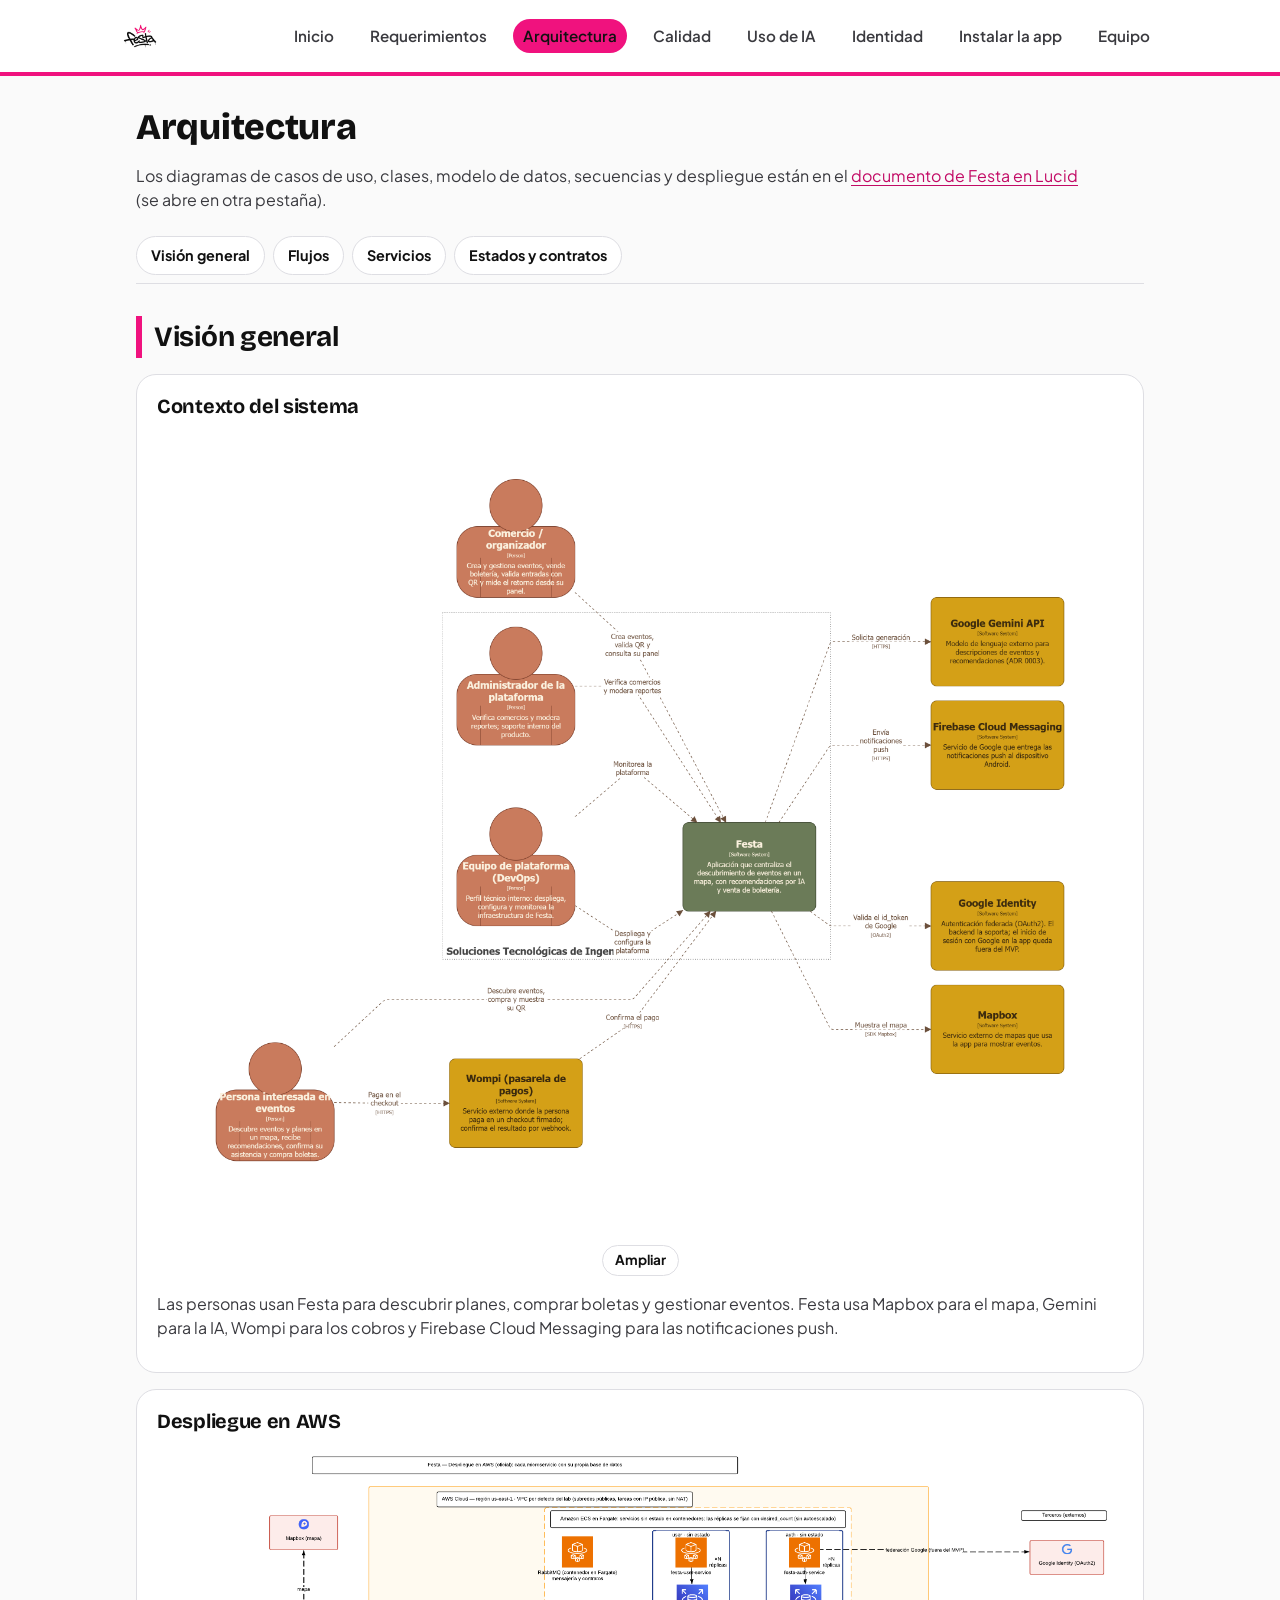
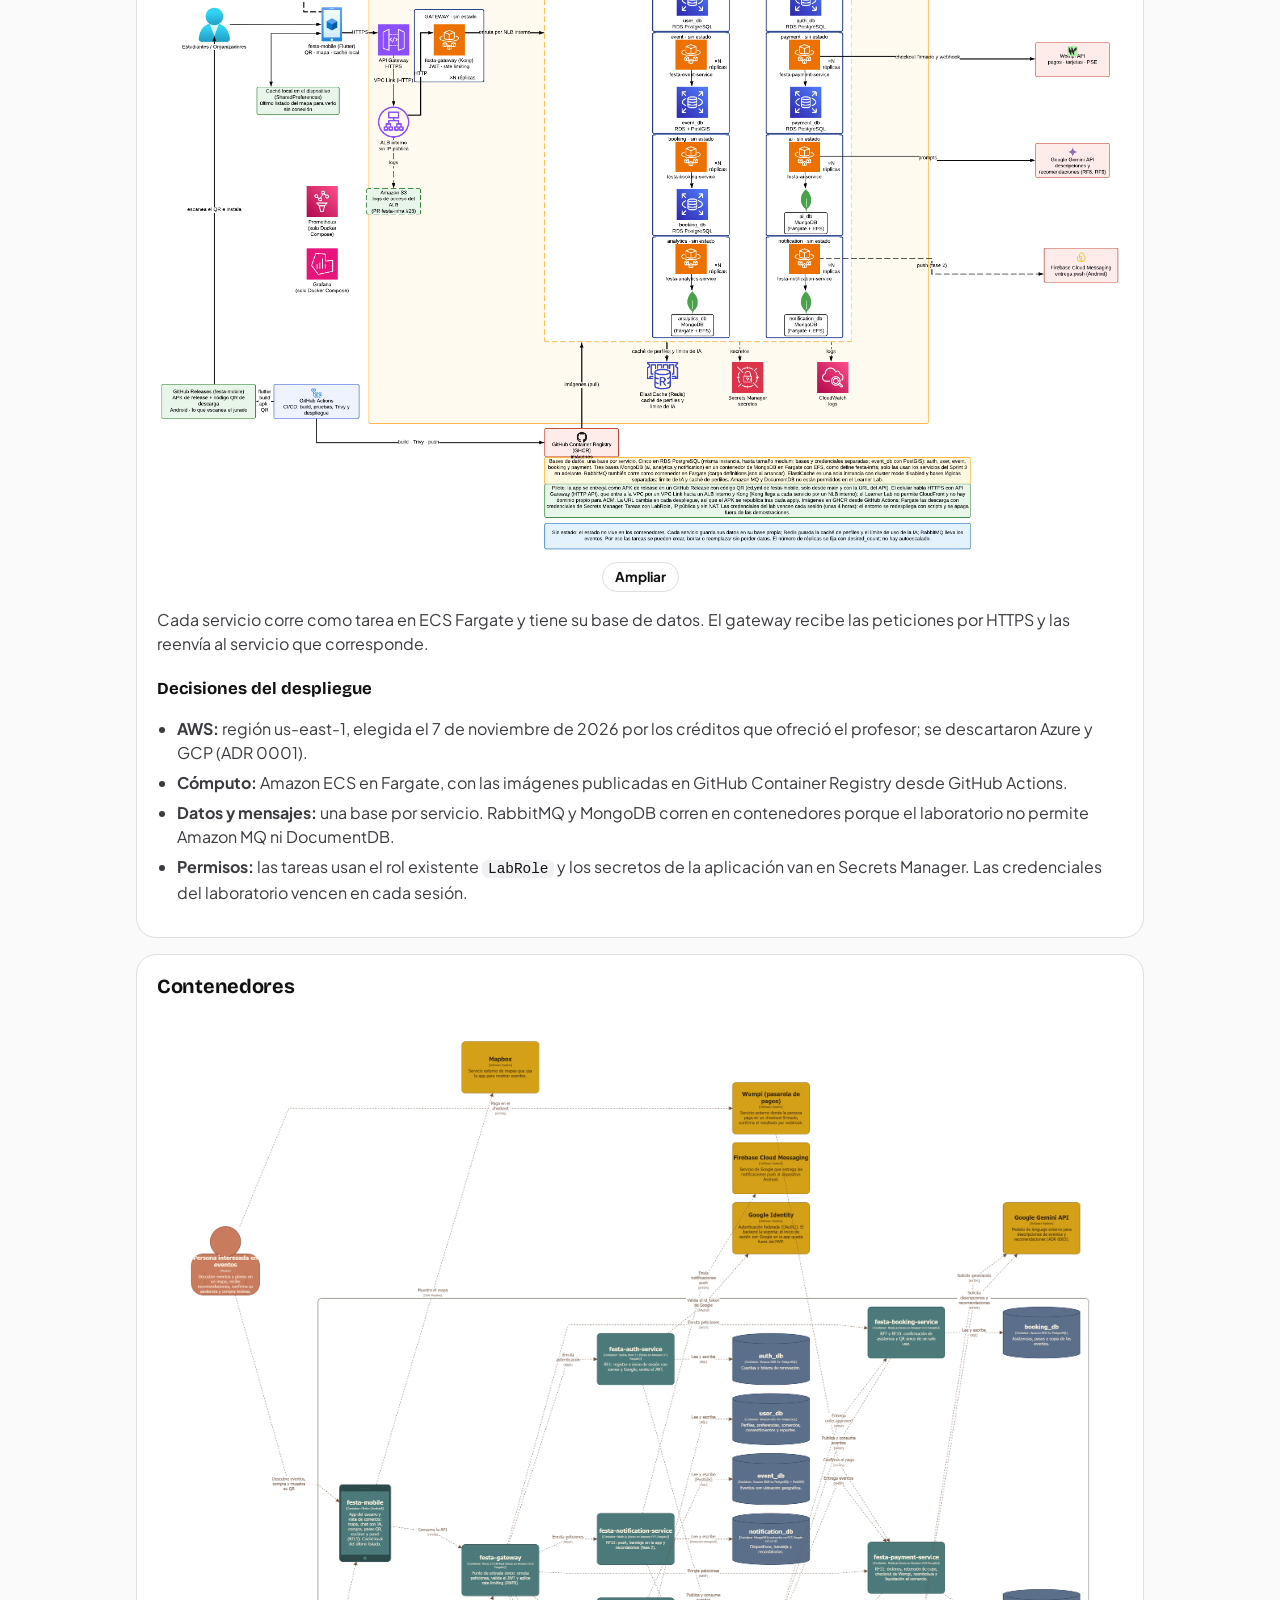
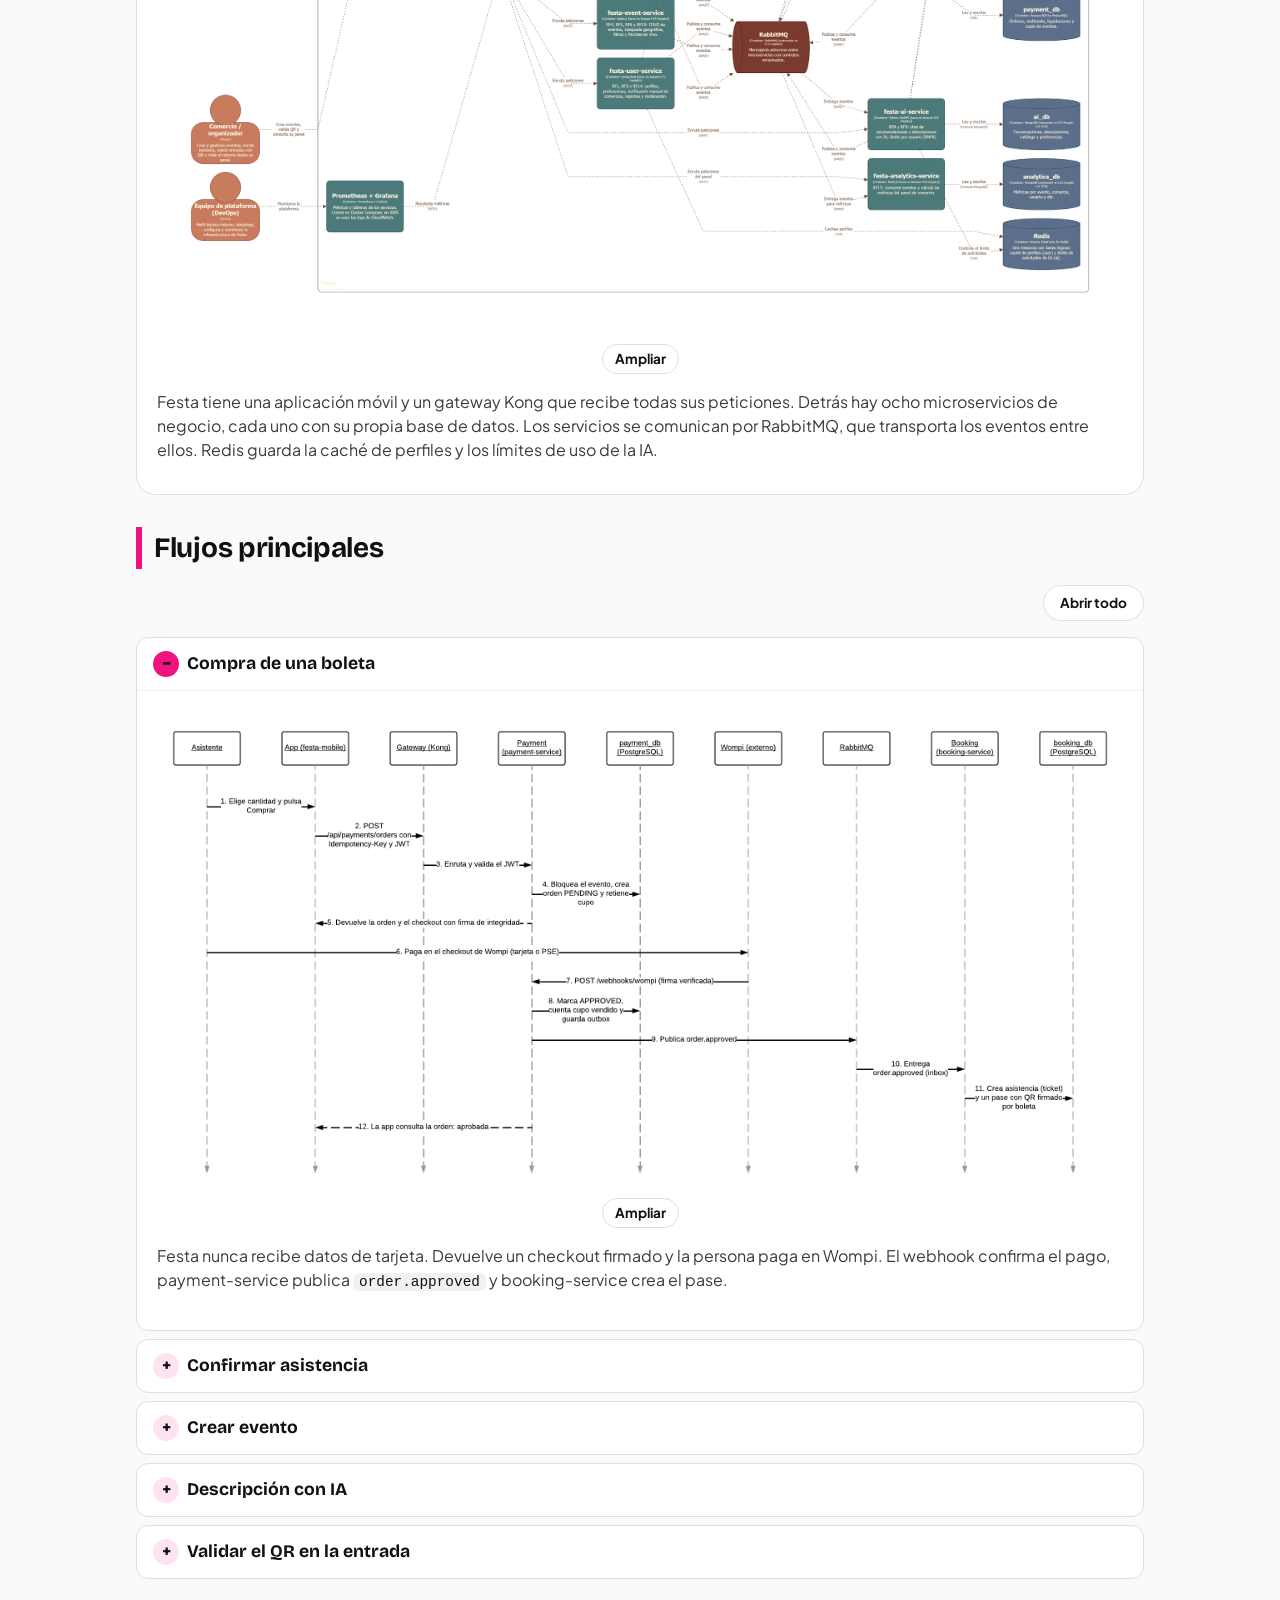
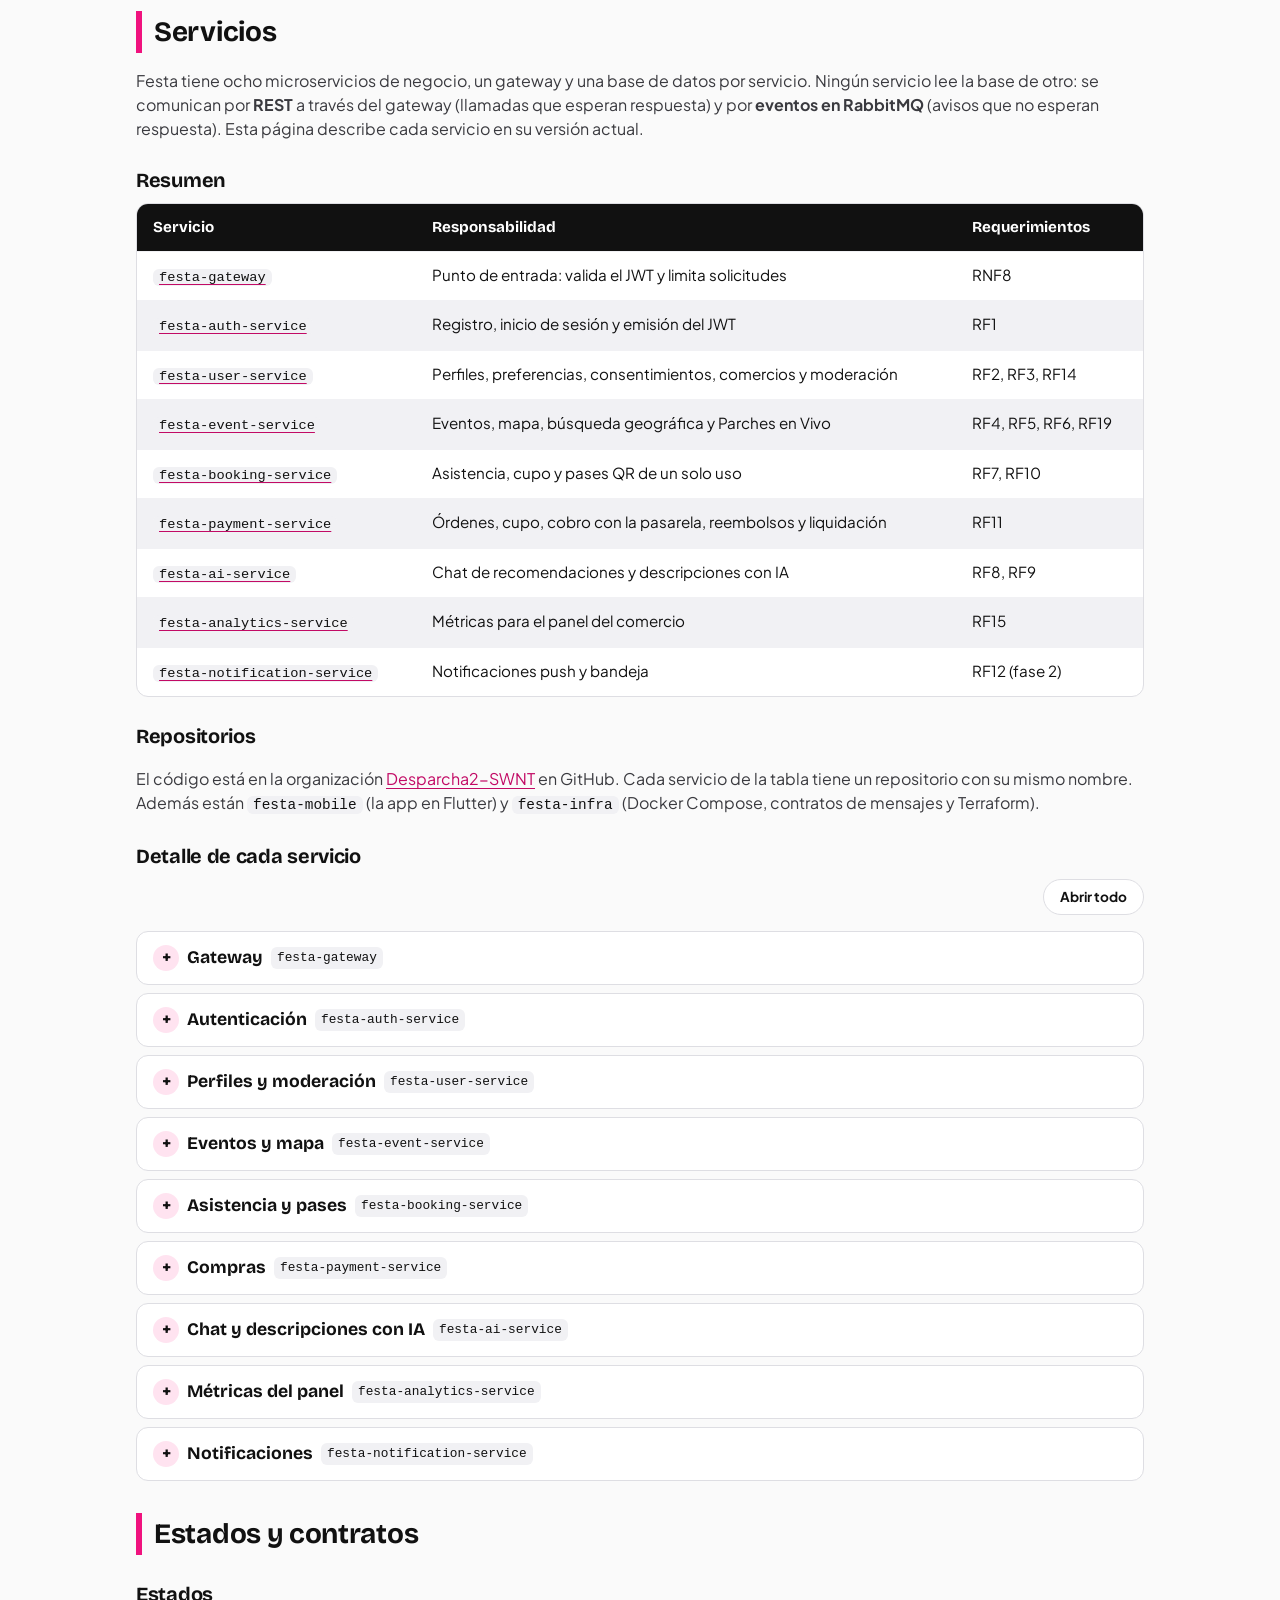
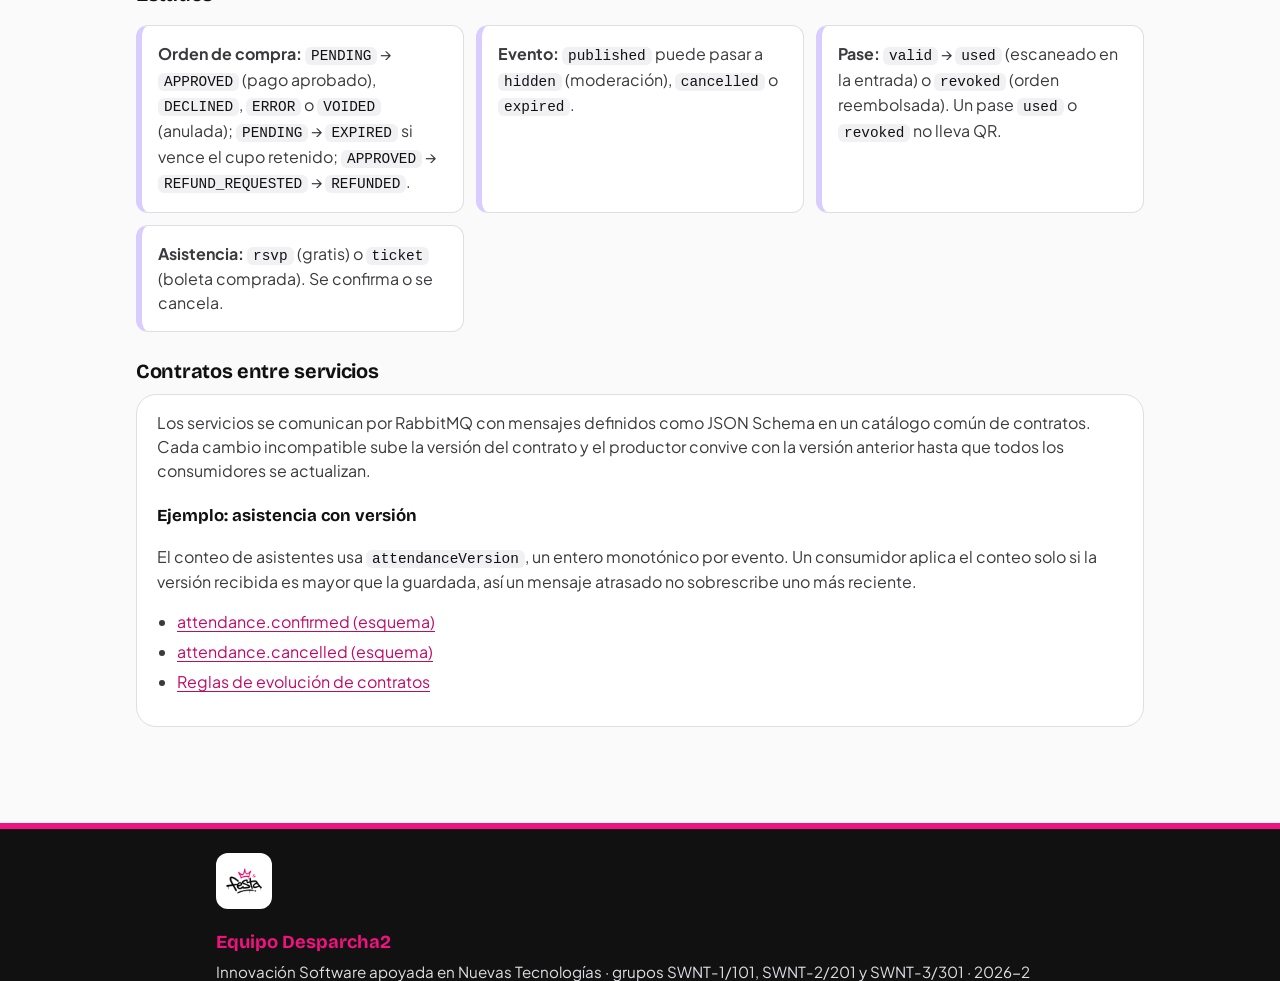
==== commit ba0c9b1d: "docs(sitio): agrega la página Calidad con pruebas, controles y requerimientos no funcionales" ====
--- a/site/arquitectura.html
+++ b/site/arquitectura.html
@@ -14,6 +14,7 @@
       <a href="index.html">Inicio</a>
       <a href="requisitos.html">Requerimientos</a>
       <a href="arquitectura.html" aria-current="page">Arquitectura</a>
+      <a href="calidad.html">Calidad</a>
       <a href="ia.html">Uso de IA</a>
       <a href="identidad.html">Identidad</a>
       <a href="instalacion.html">Instalar la app</a>
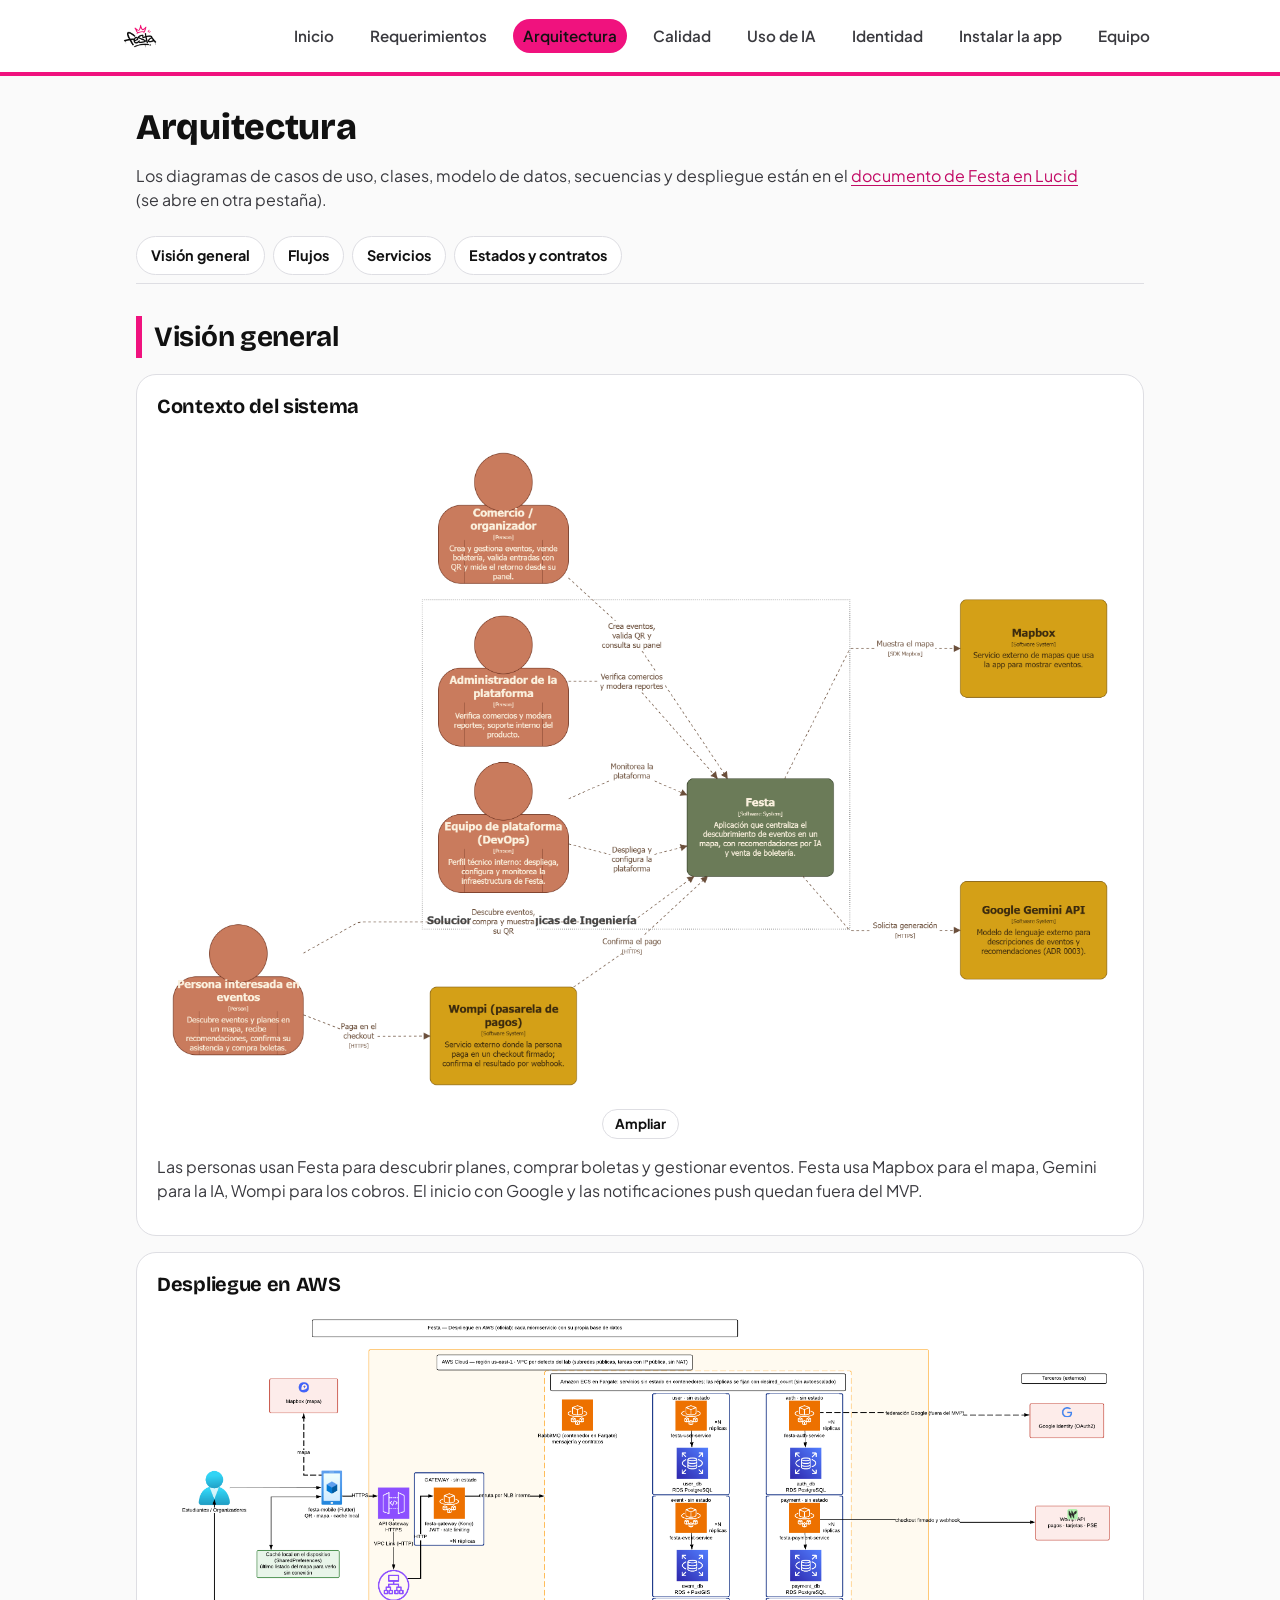
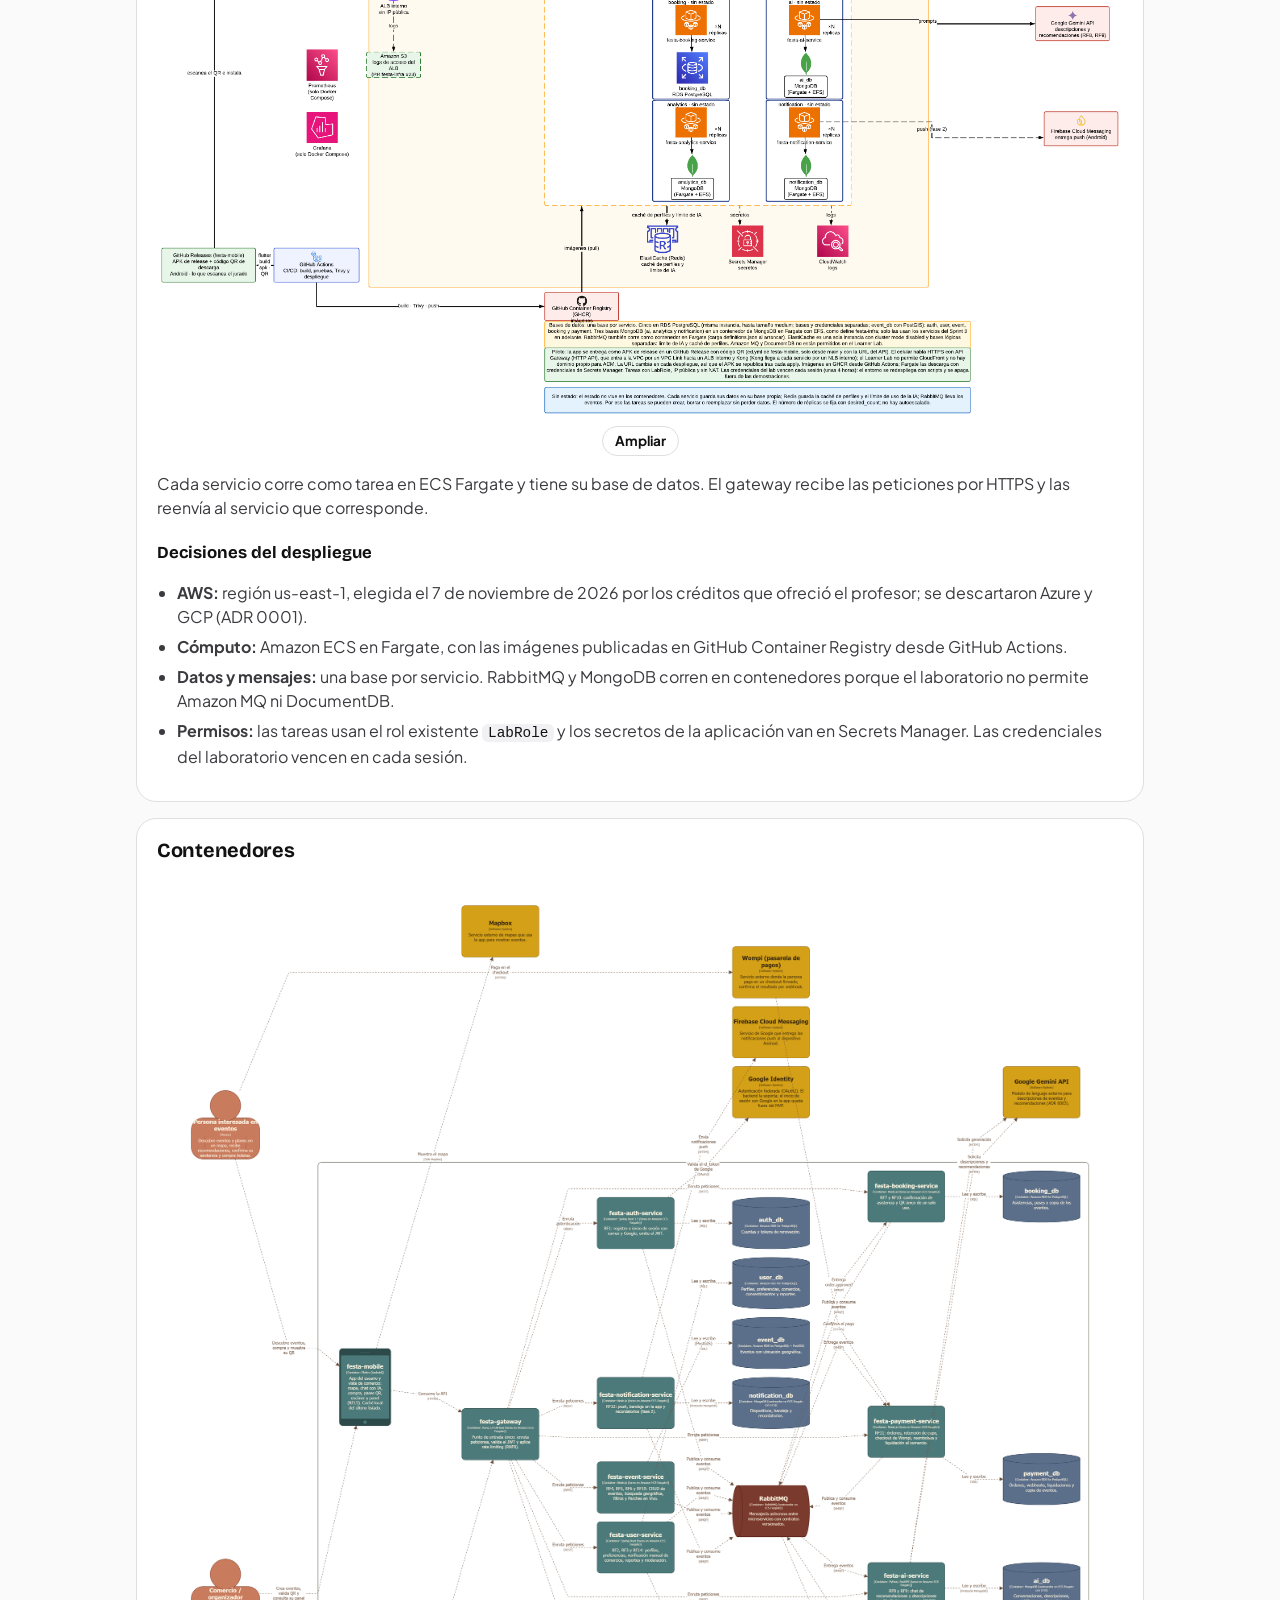
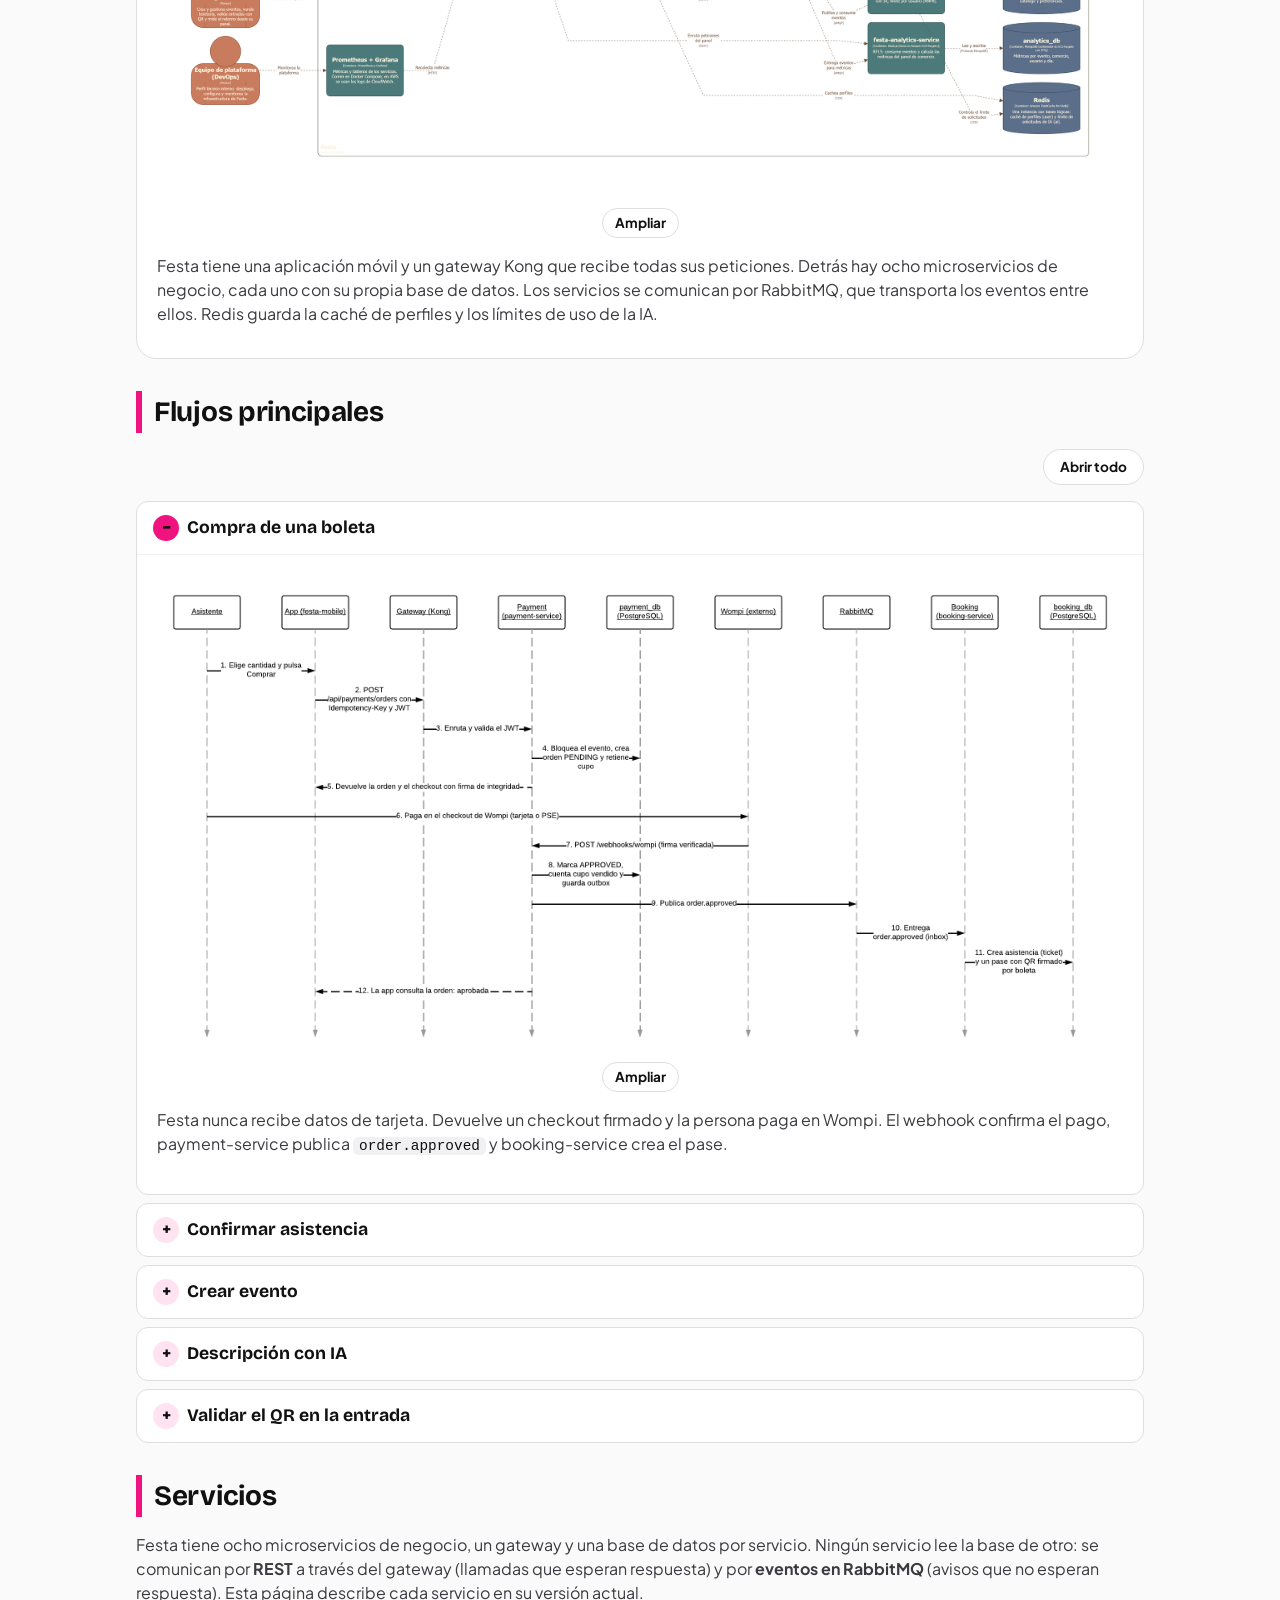
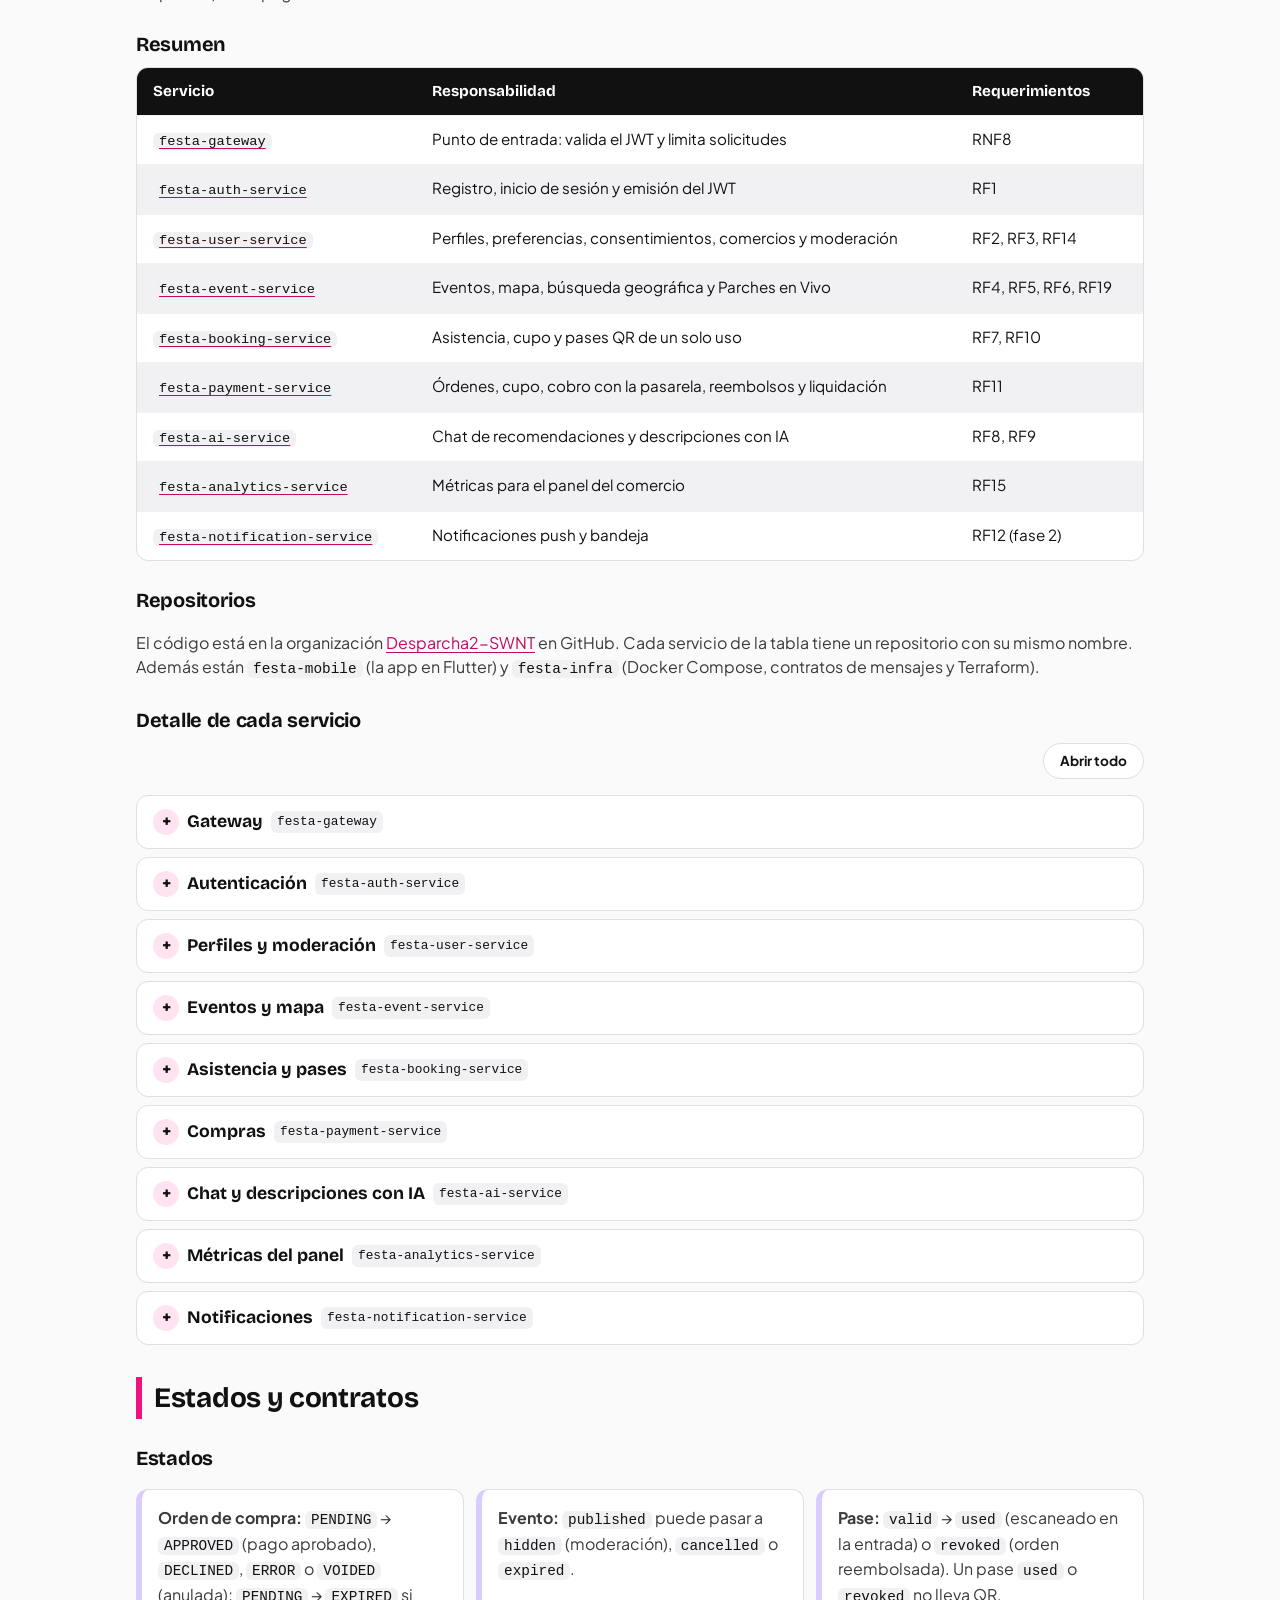
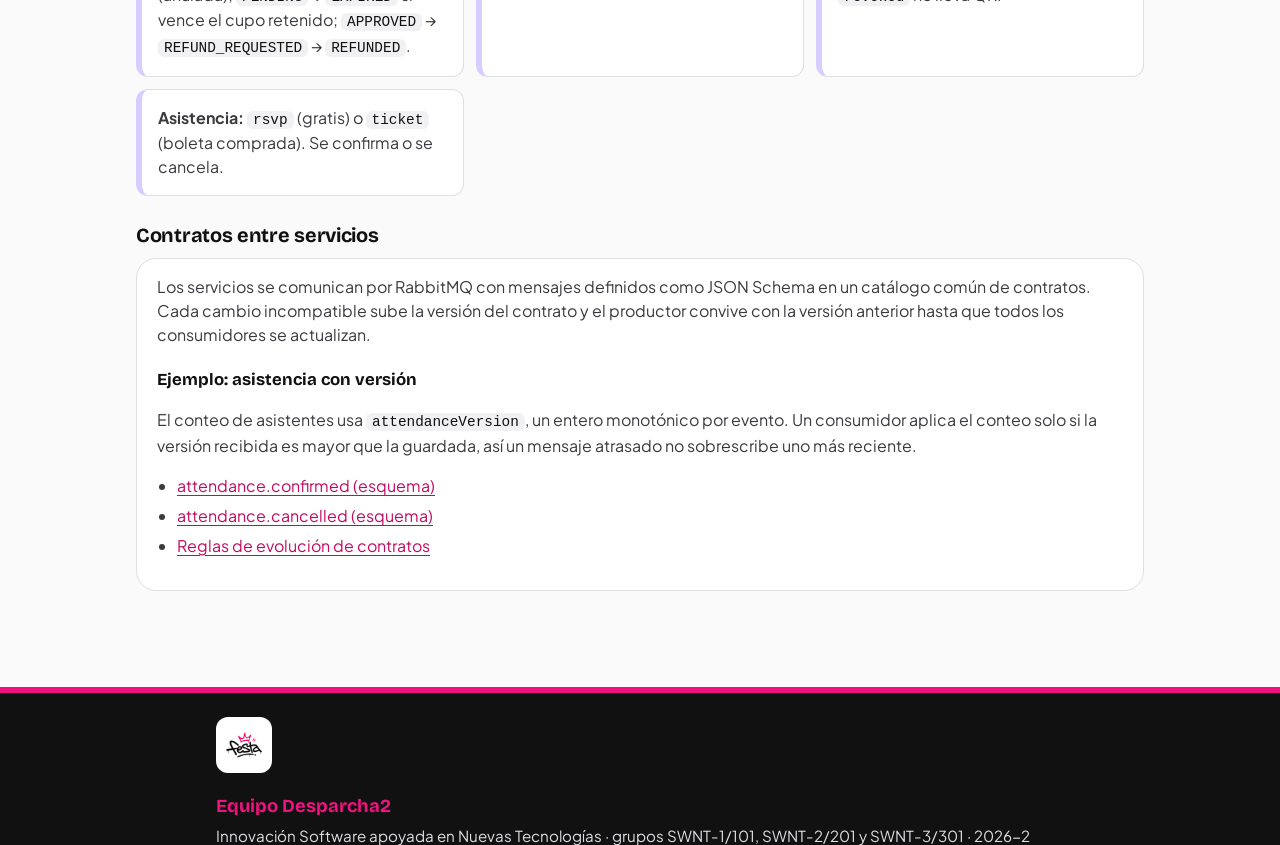
==== commit 5519372d: "docs(arquitectura): el diagrama de contexto muestra solo los sistemas externos del MVP Código asisti" ====
--- a/site/arquitectura.html
+++ b/site/arquitectura.html
@@ -38,7 +38,7 @@
 <article class="figura">
 <h3>Contexto del sistema</h3>
 <p><img alt="Personas, Festa y los sistemas externos" src="assets/diagramas/contexto.png" /></p>
-<p>Las personas usan Festa para descubrir planes, comprar boletas y gestionar eventos. Festa usa Mapbox para el mapa, Gemini para la IA, Wompi para los cobros y Firebase Cloud Messaging para las notificaciones push.</p>
+<p>Las personas usan Festa para descubrir planes, comprar boletas y gestionar eventos. Festa usa Mapbox para el mapa, Gemini para la IA, Wompi para los cobros. El inicio con Google y las notificaciones push quedan fuera del MVP.</p>
 </article>
 <article class="figura">
 <h3>Despliegue en AWS</h3>
--- a/site/assets/style.css
+++ b/site/assets/style.css
@@ -680,3 +680,22 @@
 .prompt pre { white-space: pre-wrap; overflow-wrap: anywhere; font-size: 0.85rem; }
 .prompt .plegable-cuerpo { overflow-wrap: anywhere; }
 @media (max-width: 600px) { .bitacora-filtros select { flex: 1 1 100%; } .prompt > summary .prompt-tecnica { padding-left: 0; white-space: normal; } }
+
+/* ------------------------------------------------------------------ Calidad */
+.calidad .stats { display: grid; grid-template-columns: repeat(auto-fit, minmax(150px, 1fr)); gap: var(--space-md); margin-top: var(--space-lg); }
+.calidad .stat span { display: block; margin-top: 4px; }
+.calidad ol.pasos { max-width: none; padding: 0; list-style: none; counter-reset: paso; display: flex; flex-direction: column; gap: var(--space-xs); }
+.calidad ol.pasos li { position: relative; counter-increment: paso; margin: 0; padding: var(--space-md) var(--space-md) var(--space-md) 64px; background: var(--white); border: 1px solid var(--ink-200); border-radius: var(--radius-md); }
+.calidad ol.pasos li::before { content: counter(paso); position: absolute; left: var(--space-md); top: var(--space-md); display: flex; align-items: center; justify-content: center; width: 32px; height: 32px; border-radius: 50%; background: var(--magenta-500); color: var(--ink-900); font-weight: 800; }
+.calidad ol.pasos strong { display: block; color: var(--ink-900); }
+.calidad ul.calidad-lista { display: grid; grid-template-columns: repeat(auto-fill, minmax(min(260px, 100%), 1fr)); gap: var(--space-md); max-width: none; padding: 0; list-style: none; }
+.calidad ul.calidad-lista li { margin: 0; padding: var(--space-md) var(--space-lg); background: var(--white); border: 1px solid var(--ink-200); border-top: 6px solid var(--mint); border-radius: var(--radius-lg); }
+.calidad ul.calidad-lista li.q-parcial { border-top-color: var(--yellow); }
+.calidad ul.calidad-lista li.q-pendiente { border-top-color: var(--ink-200); }
+.q h3 { margin: var(--space-xs) 0 4px; font-size: 1.1rem; }
+.q p { margin: 0 0 var(--space-xs); font-size: 0.95rem; }
+.q-chip { background: var(--mint); color: var(--ink-900); }
+.q-parcial .q-chip { background: var(--yellow); }
+.q-pendiente .q-chip { background: var(--ink-100); border: 1px dashed var(--ink-500); }
+.q .q-falta { color: var(--ink-500); font-size: 0.88rem; }
+@media (max-width: 600px) { .calidad .stats { grid-template-columns: repeat(2, minmax(0, 1fr)); } .calidad .stat { padding-inline: var(--space-sm); overflow-wrap: anywhere; } }
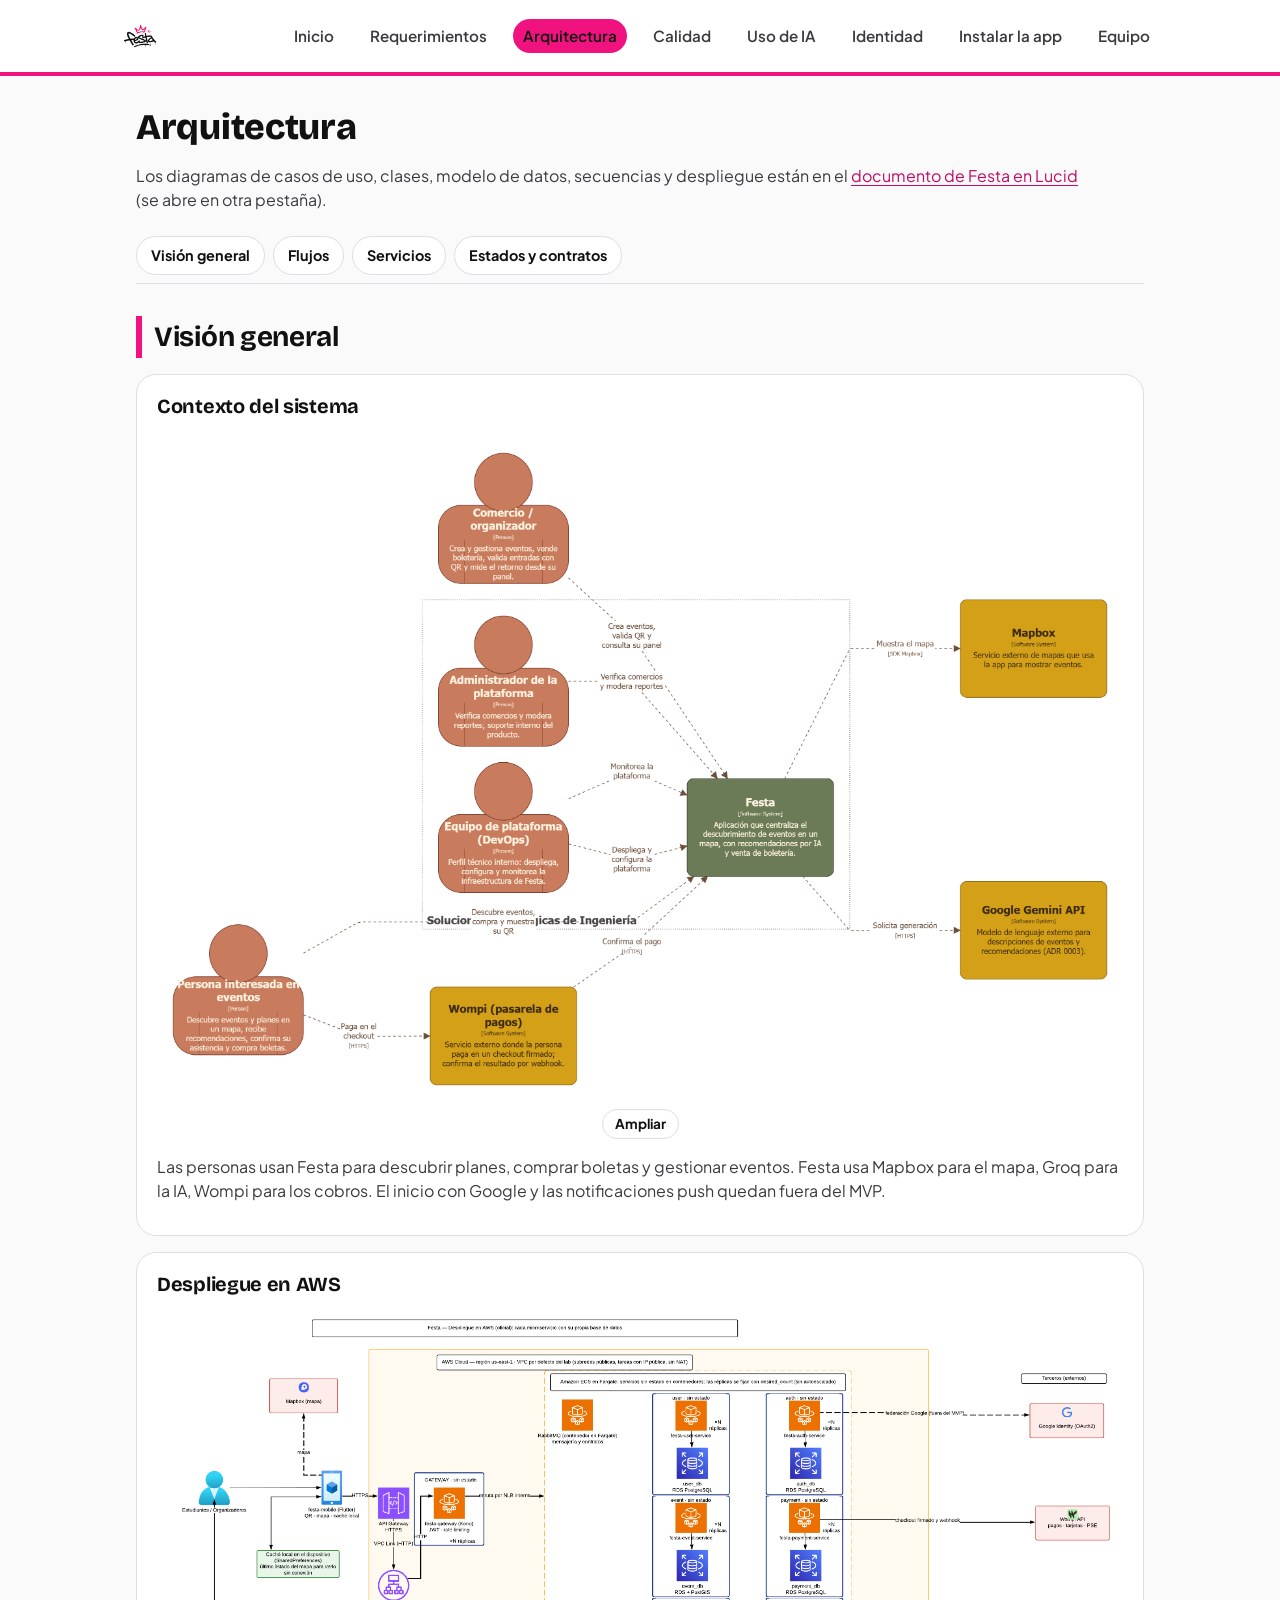
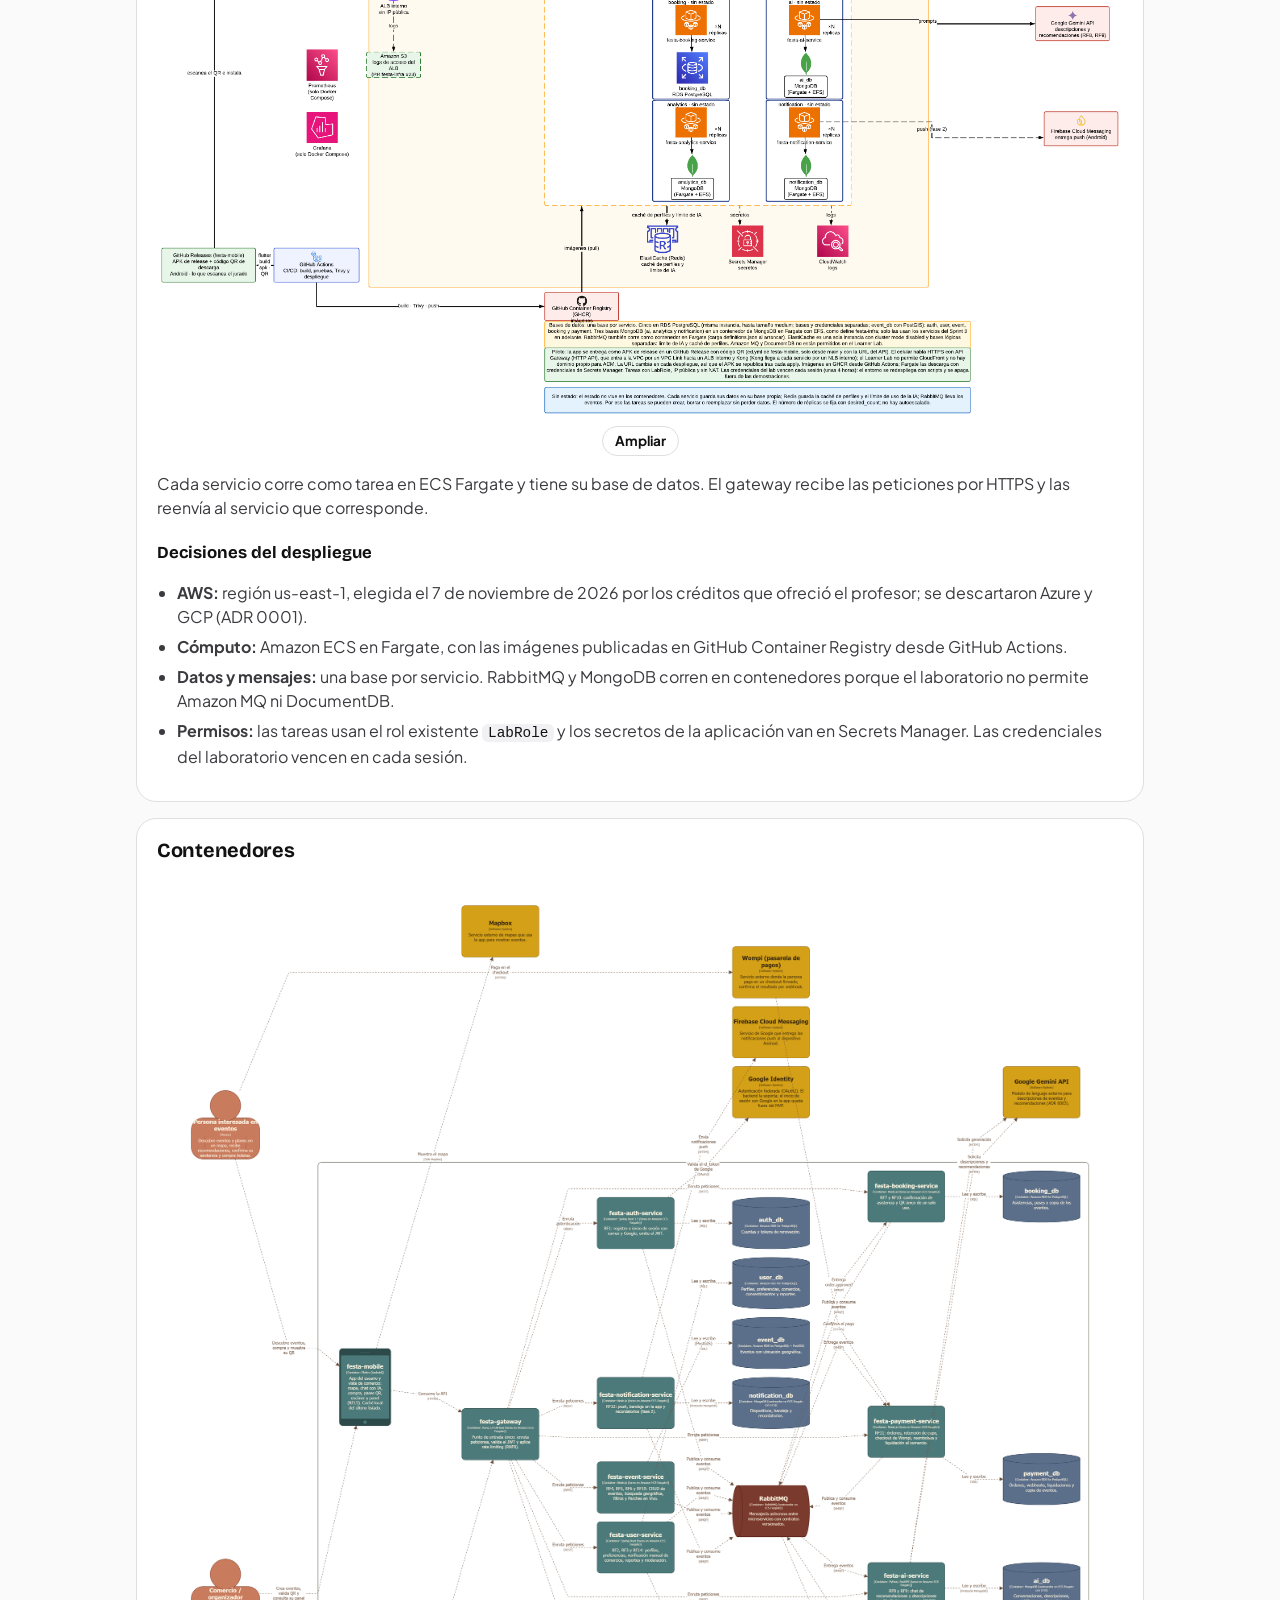
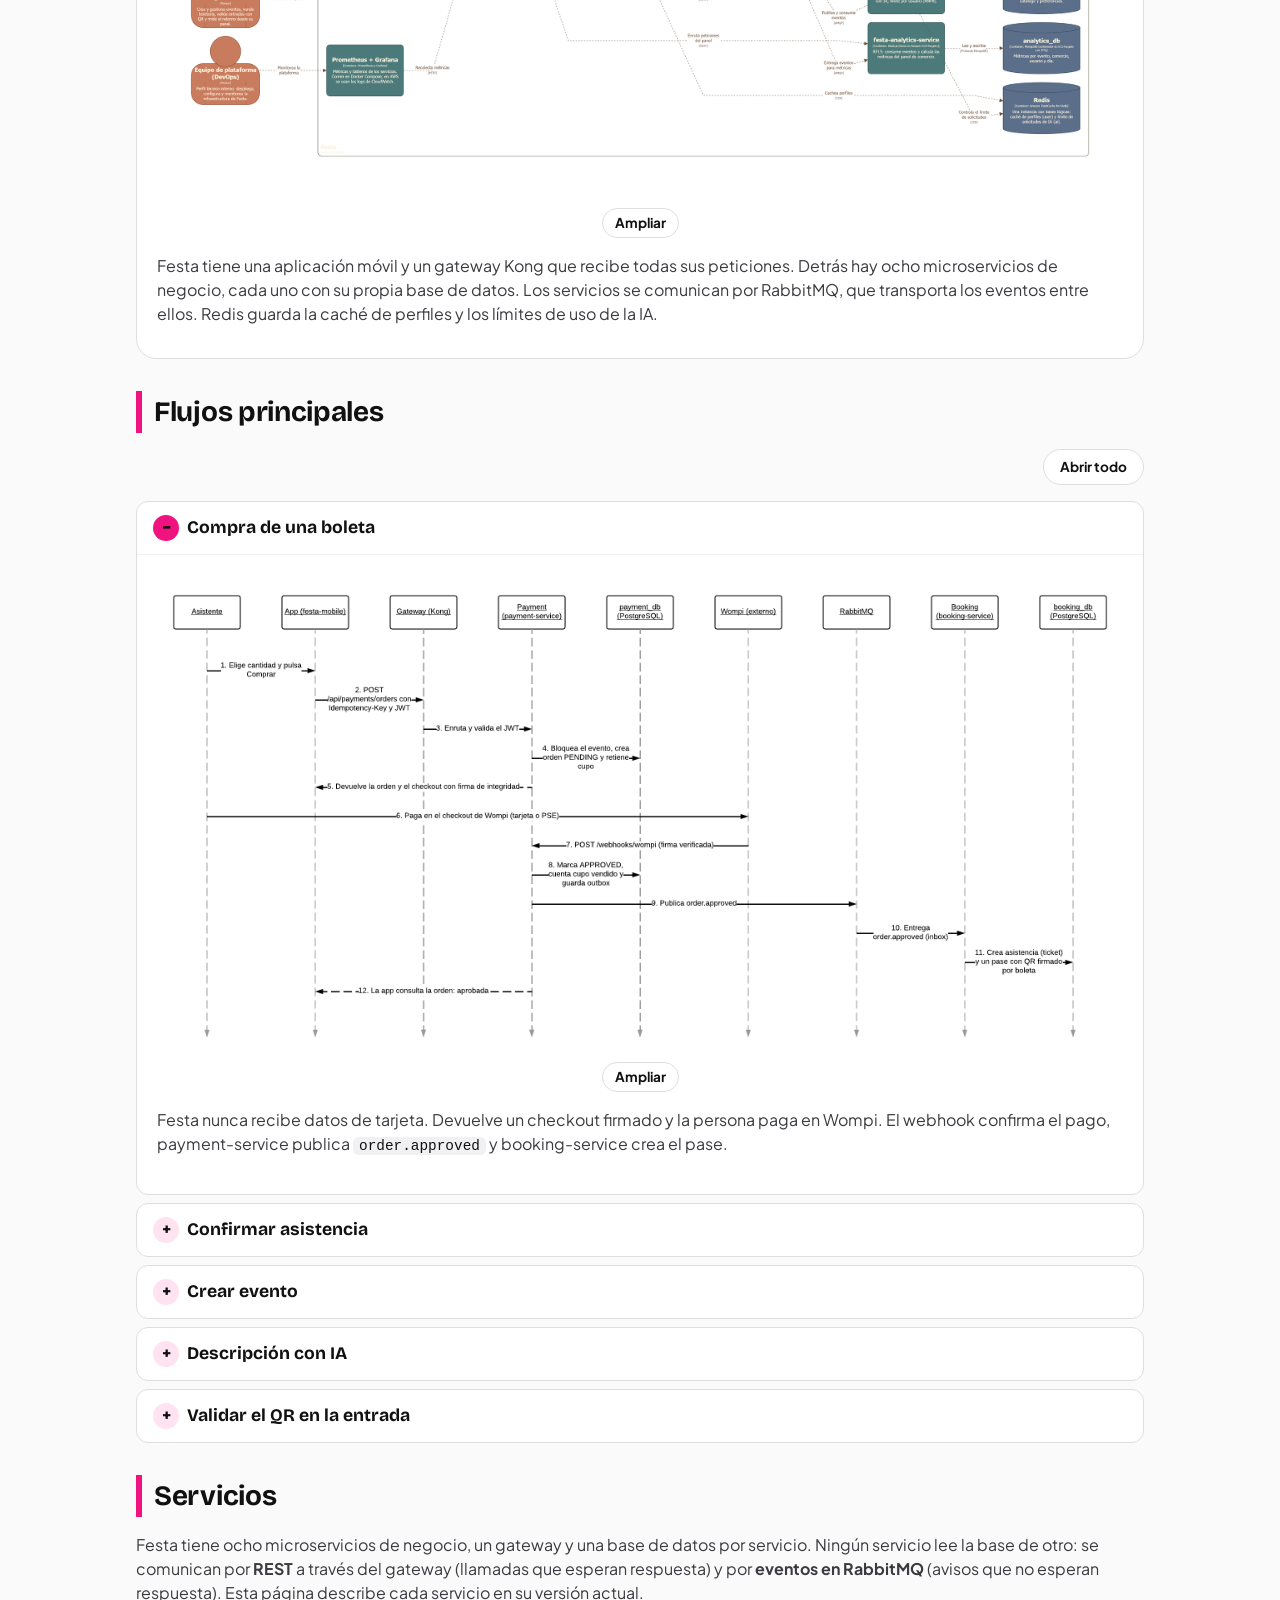
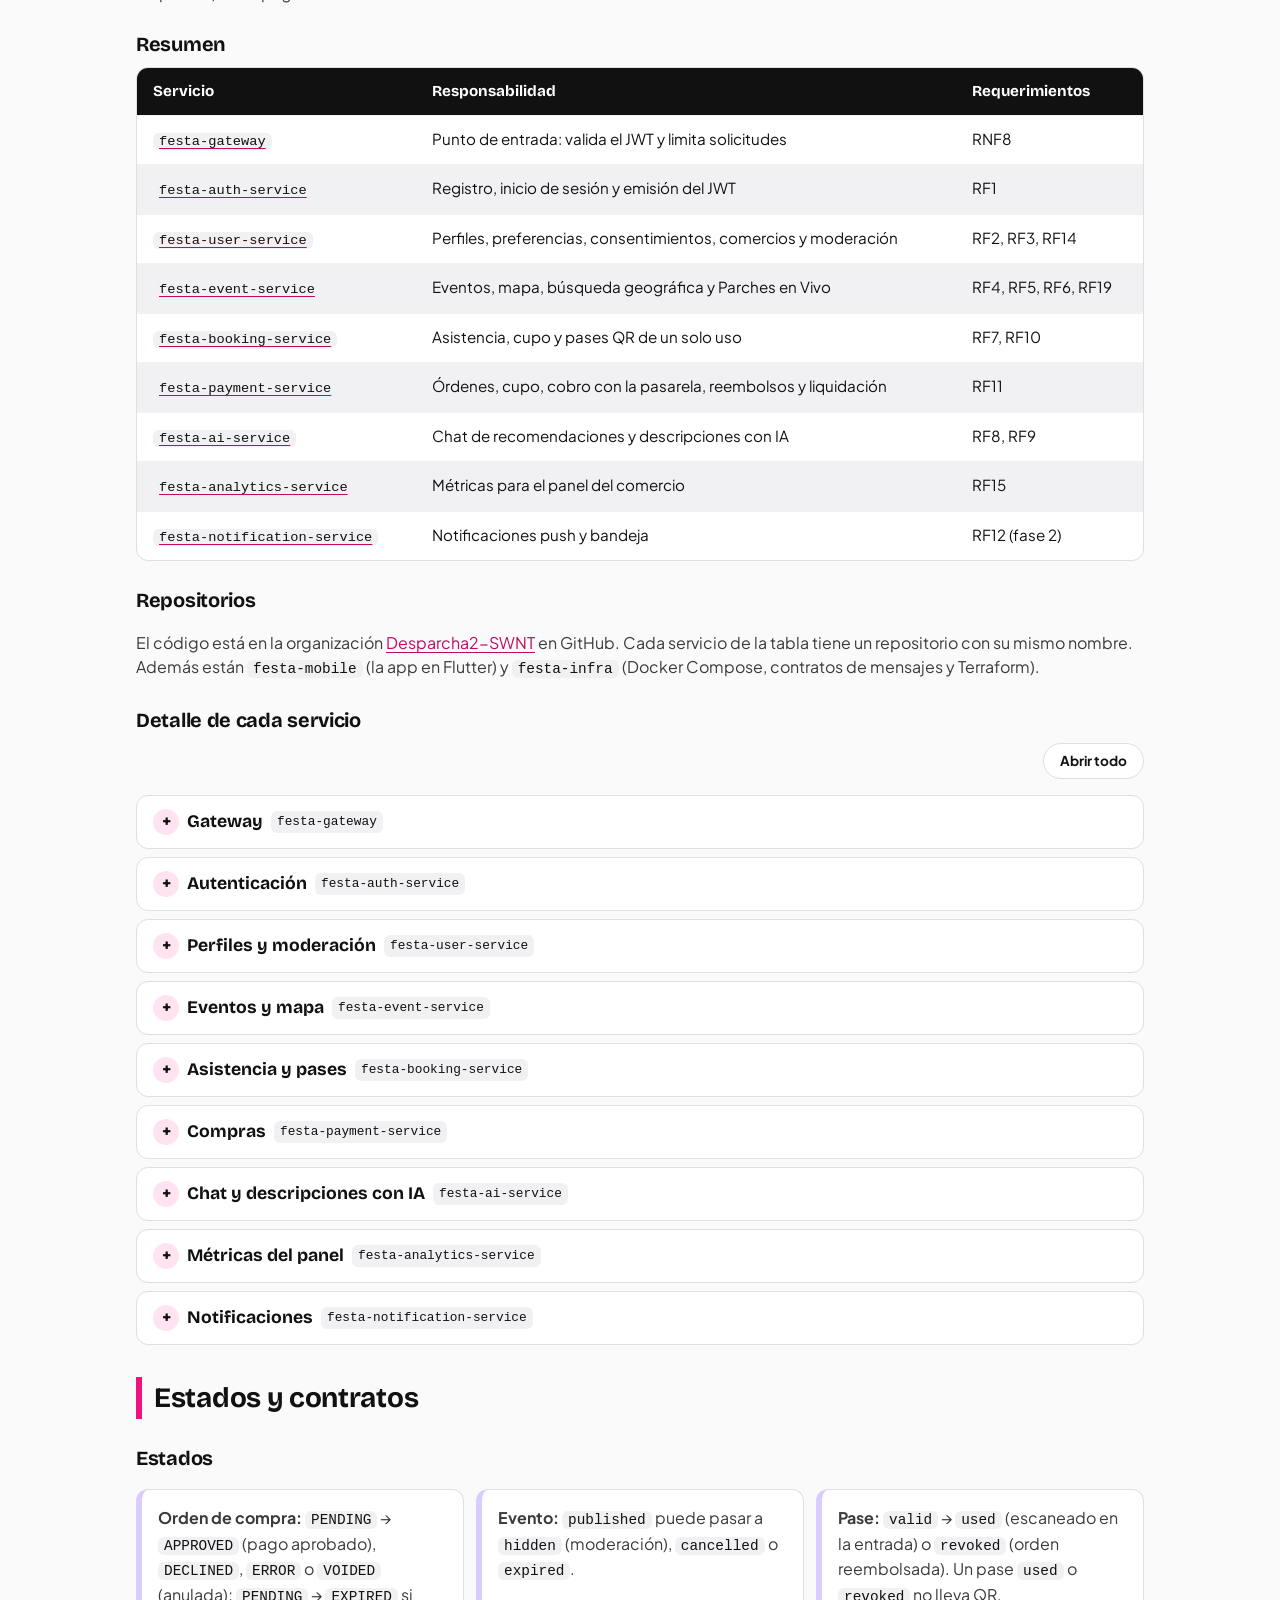
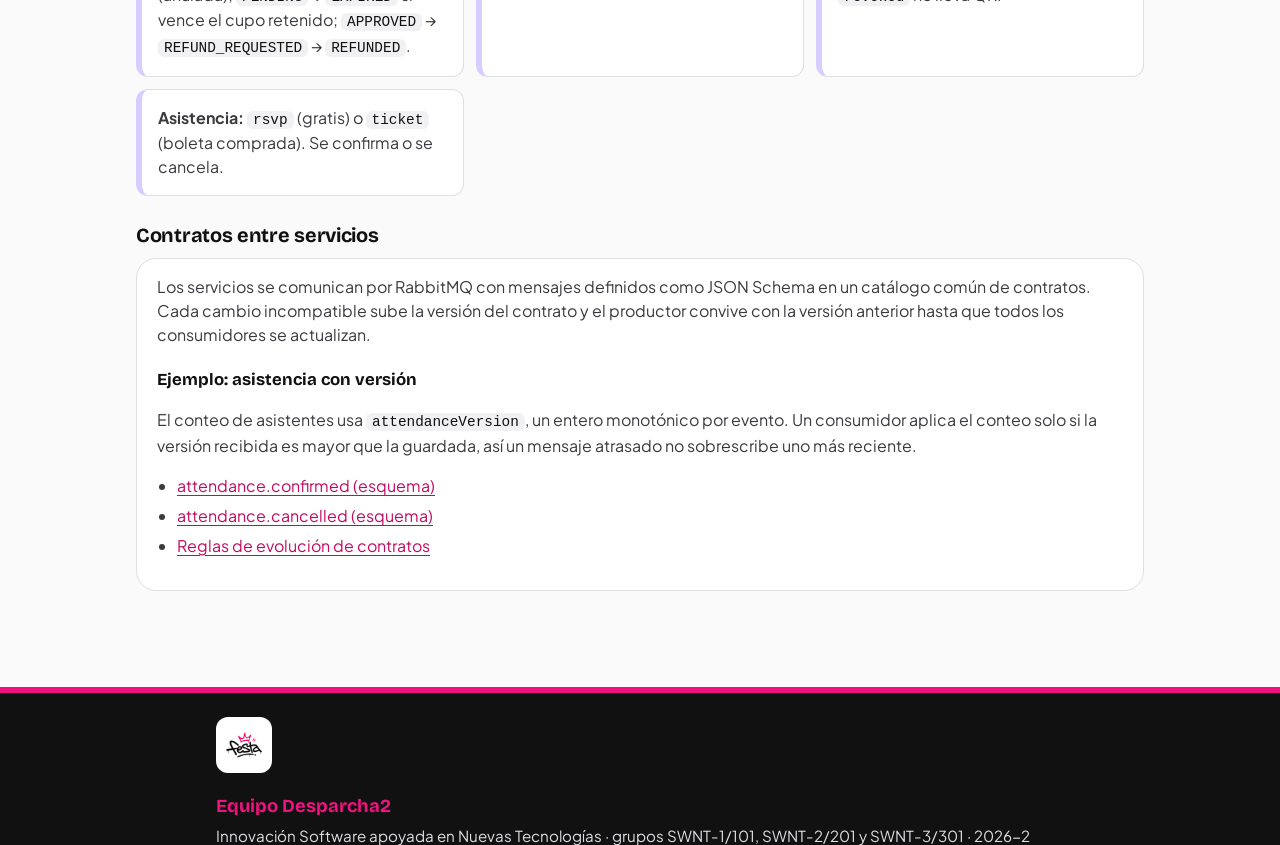
==== commit f678c90b: "docs(sitio): Groq en Arquitectura, alcance y modelo C4 [SCRUM-98] Cambia Gemini por Groq en el conte" ====
--- a/site/arquitectura.html
+++ b/site/arquitectura.html
@@ -38,7 +38,7 @@
 <article class="figura">
 <h3>Contexto del sistema</h3>
 <p><img alt="Personas, Festa y los sistemas externos" src="assets/diagramas/contexto.png" /></p>
-<p>Las personas usan Festa para descubrir planes, comprar boletas y gestionar eventos. Festa usa Mapbox para el mapa, Gemini para la IA, Wompi para los cobros. El inicio con Google y las notificaciones push quedan fuera del MVP.</p>
+<p>Las personas usan Festa para descubrir planes, comprar boletas y gestionar eventos. Festa usa Mapbox para el mapa, Groq para la IA, Wompi para los cobros. El inicio con Google y las notificaciones push quedan fuera del MVP.</p>
 </article>
 <article class="figura">
 <h3>Despliegue en AWS</h3>
@@ -87,7 +87,7 @@
 <summary>Descripción con IA</summary>
 <div class="plegable-cuerpo">
 <p><img alt="Secuencia para generar una descripción con IA" src="assets/diagramas/secuencia_descripcion_ia.png" /></p>
-<p>El servicio de IA le pide a Gemini la descripción solo con los datos del evento. Lo guarda y lo devuelve. Si el modelo falla, la app recibe un error controlado.</p>
+<p>El servicio de IA le pide a Groq la descripción solo con los datos del evento. Lo guarda y lo devuelve. Si el modelo falla, la app recibe un error controlado.</p>
 </div>
 </details>
 <details class="plegable">
@@ -700,7 +700,7 @@
 <li><img src="assets/logos/mongodb.svg" alt="" width="36" height="36"><span>MongoDB</span></li>
 <li><img src="assets/logos/redis.svg" alt="" width="36" height="36"><span>Redis</span></li>
 <li><img src="assets/logos/rabbitmq.svg" alt="" width="36" height="36"><span>RabbitMQ</span></li>
-<li><img src="assets/logos/googlegemini.svg" alt="" width="36" height="36"><span>Gemini</span></li>
+<li><img src="assets/logos/llm.svg" alt="" width="36" height="36"><span>Groq</span></li>
 </ul>
 <p><strong>Base:</strong> MongoDB (descripciones y sesiones de chat).</p>
 <table>
@@ -747,7 +747,7 @@
 <p><img alt="Clases y modelo de datos de ai" src="assets/diagramas/clases_ai.png" /></p>
 <h4>Decisiones</h4>
 <ul>
-<li><strong>Modelo de lenguaje:</strong> Gemini, como API externa. Se descartaron Azure OpenAI y Amazon Bedrock porque ataban el modelo a una sola nube (ADR 0003). La clave va en el gestor de secretos y la política de privacidad debe nombrar a Google como proveedor.</li>
+<li><strong>Modelo de lenguaje:</strong> Groq (<code>llama-3.3-70b-versatile</code>), como API externa compatible con OpenAI. Reemplazó a Gemini el 25 de noviembre por costo y cuota (ADR 0006); antes se habían descartado Azure OpenAI y Amazon Bedrock porque ataban el modelo a una sola nube (ADR 0003). La clave va en el gestor de secretos y la política de privacidad nombra a Groq como proveedor.</li>
 <li><strong>Costo controlado:</strong> límite por usuario y minuto (10 mensajes de chat y 5 descripciones) y cada descripción se genera una vez y se guarda.</li>
 <li><strong>La IA sugiere:</strong> solo recomienda eventos reales del catálogo y avisa que es una sugerencia automatizada.</li>
 <li><strong>Datos:</strong> MongoDB en un contenedor en Fargate, porque el laboratorio no permite DocumentDB; Redis para el límite de uso.</li>
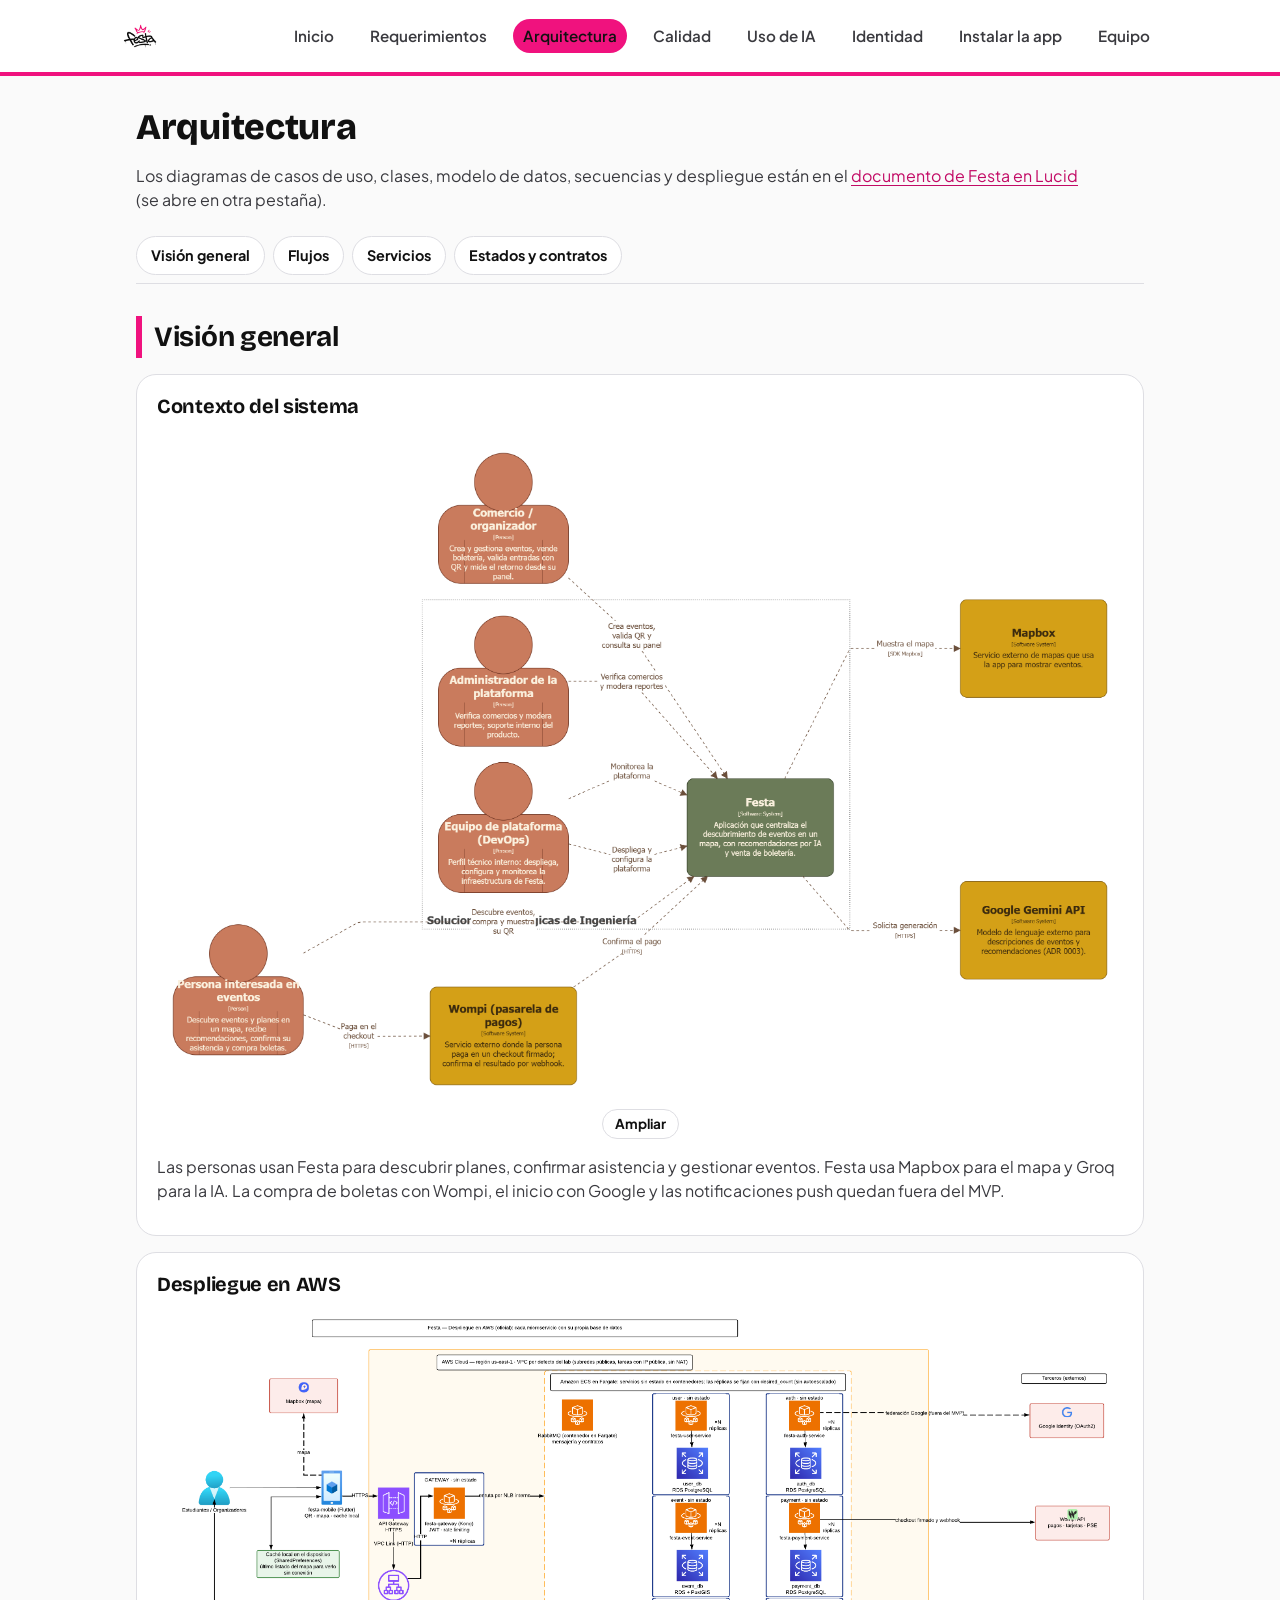
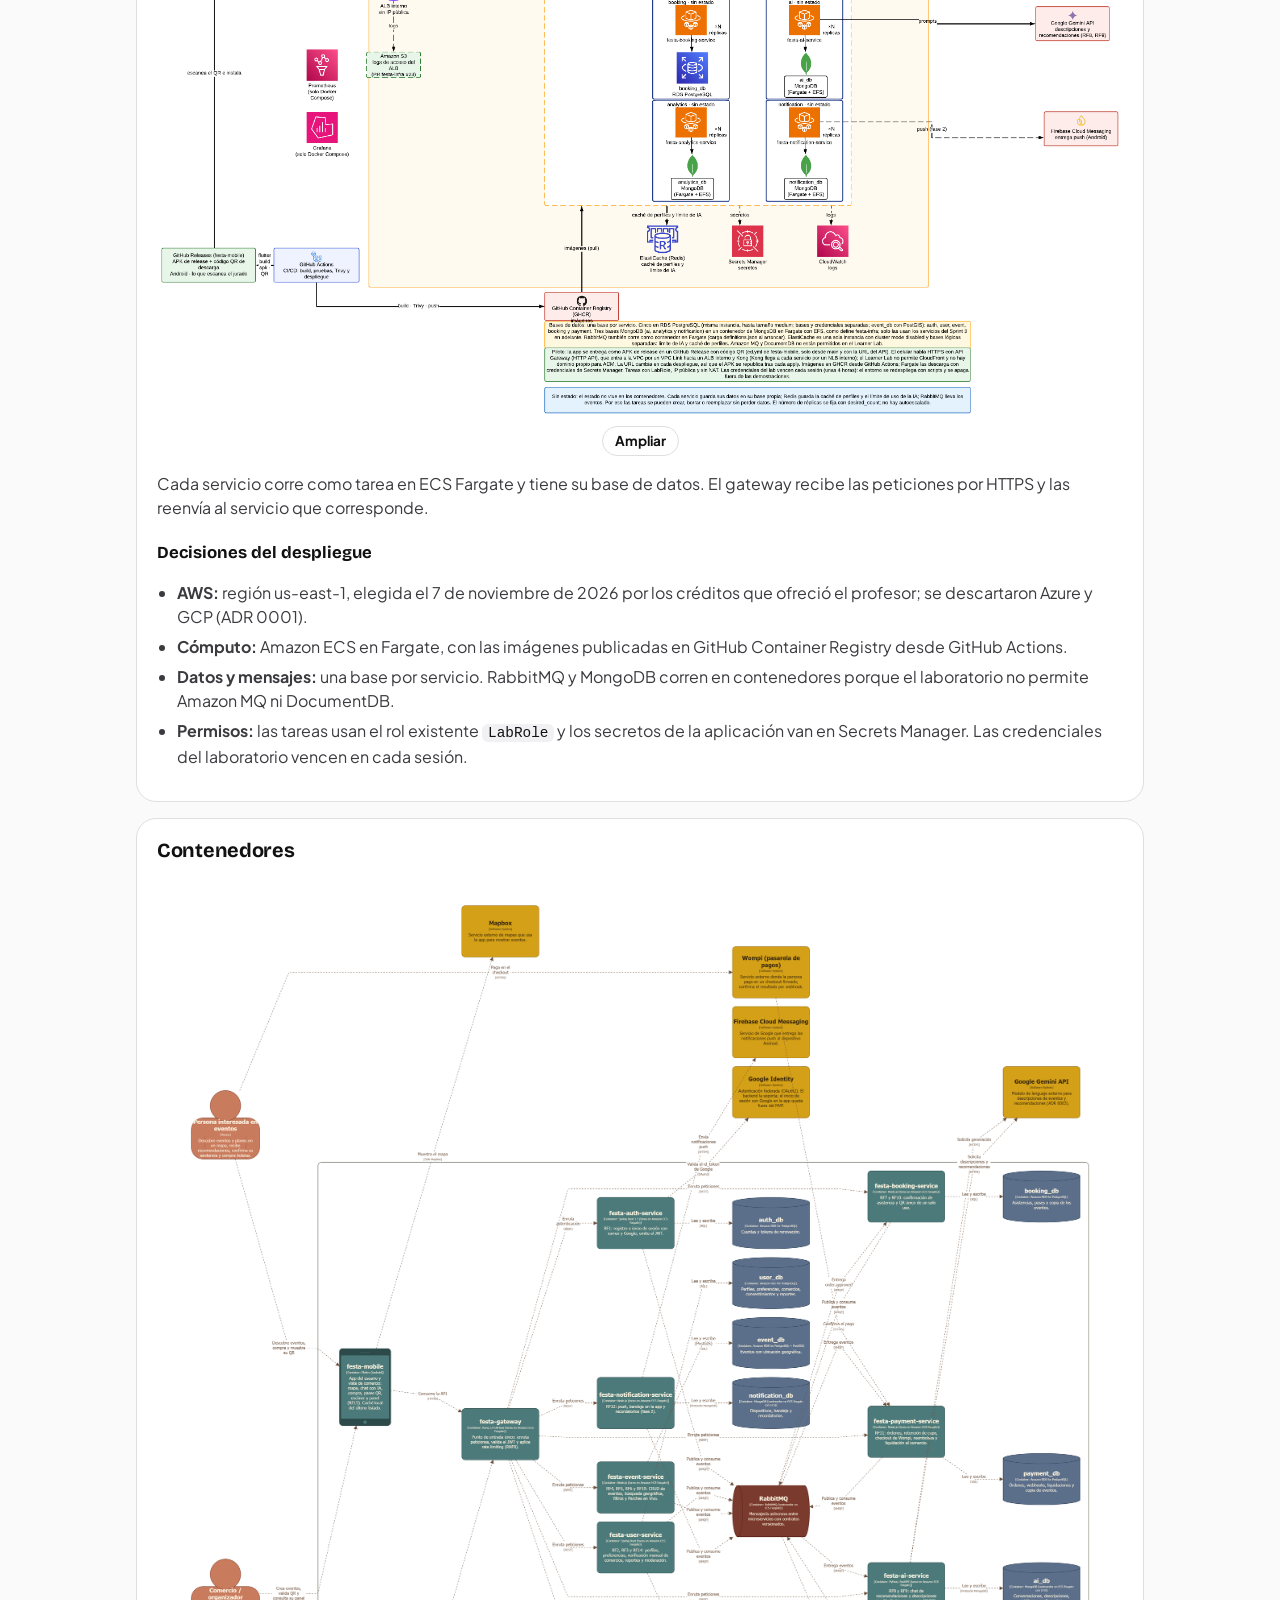
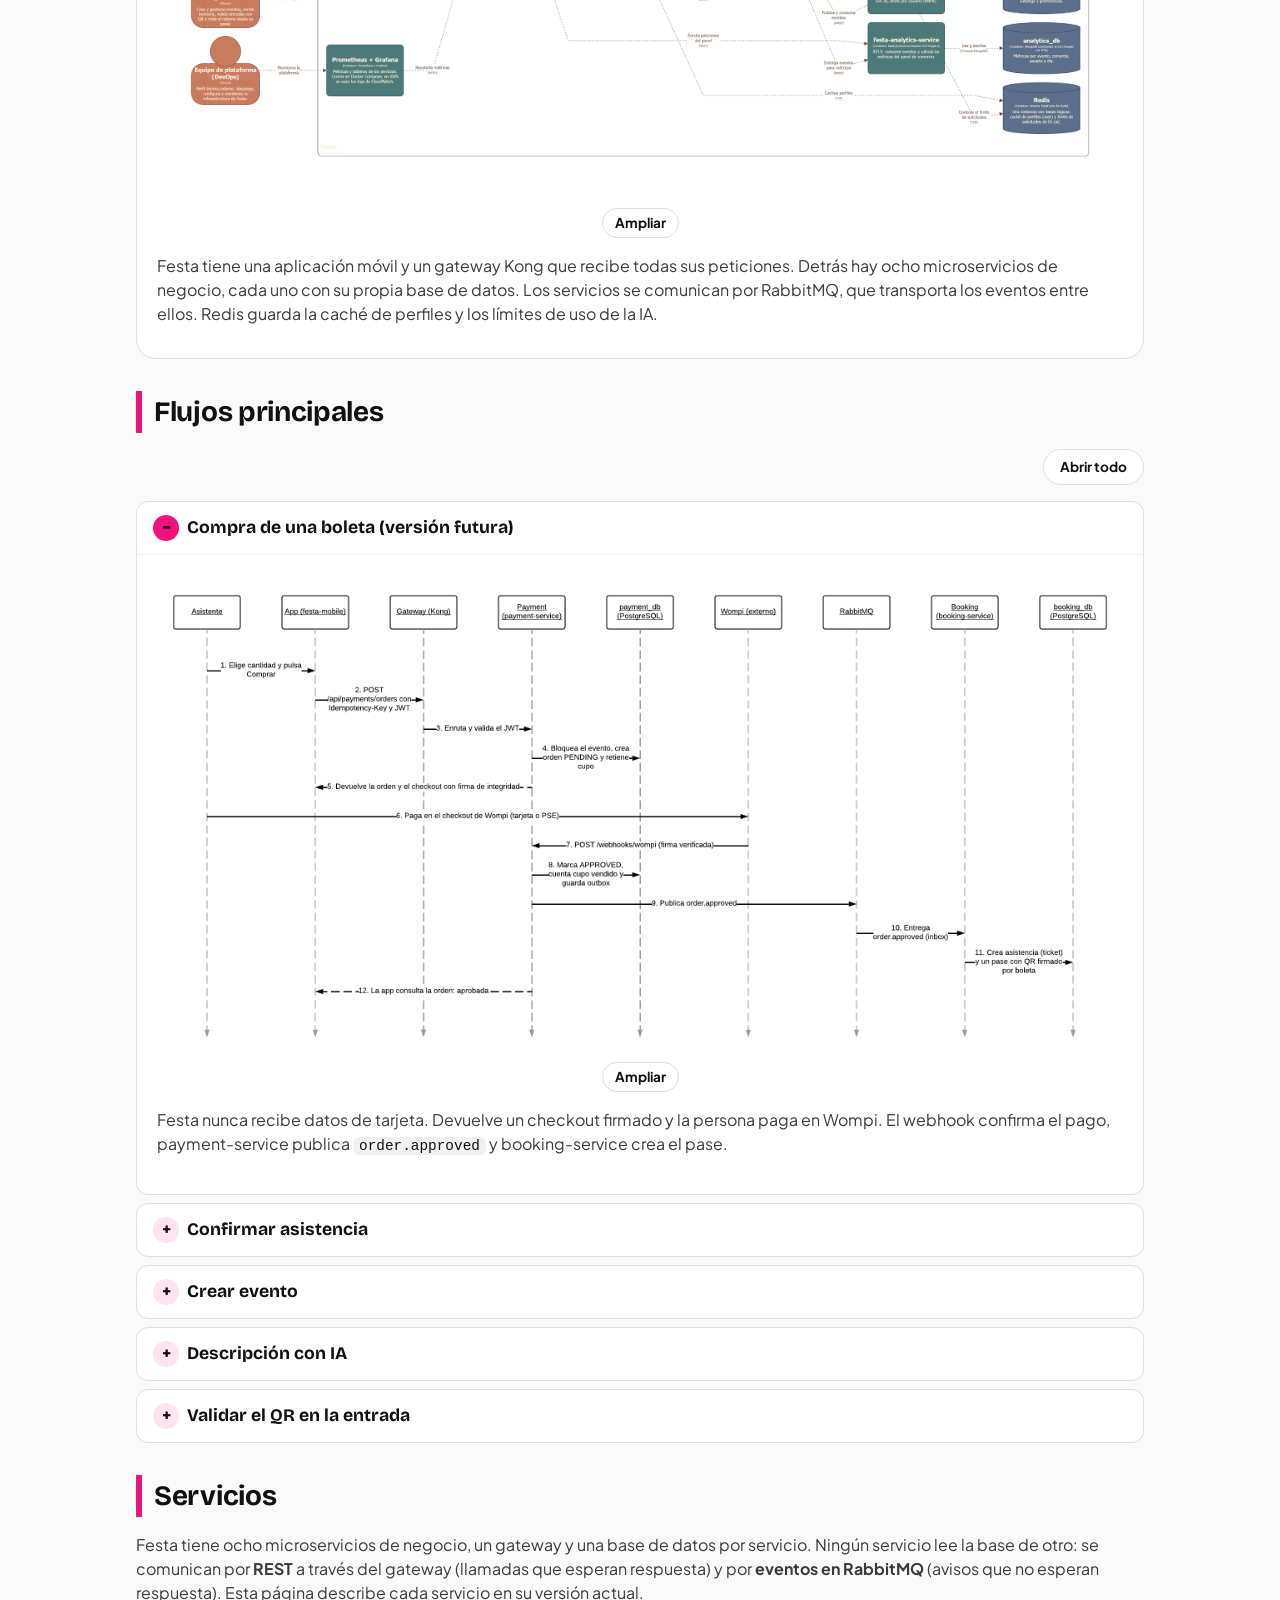
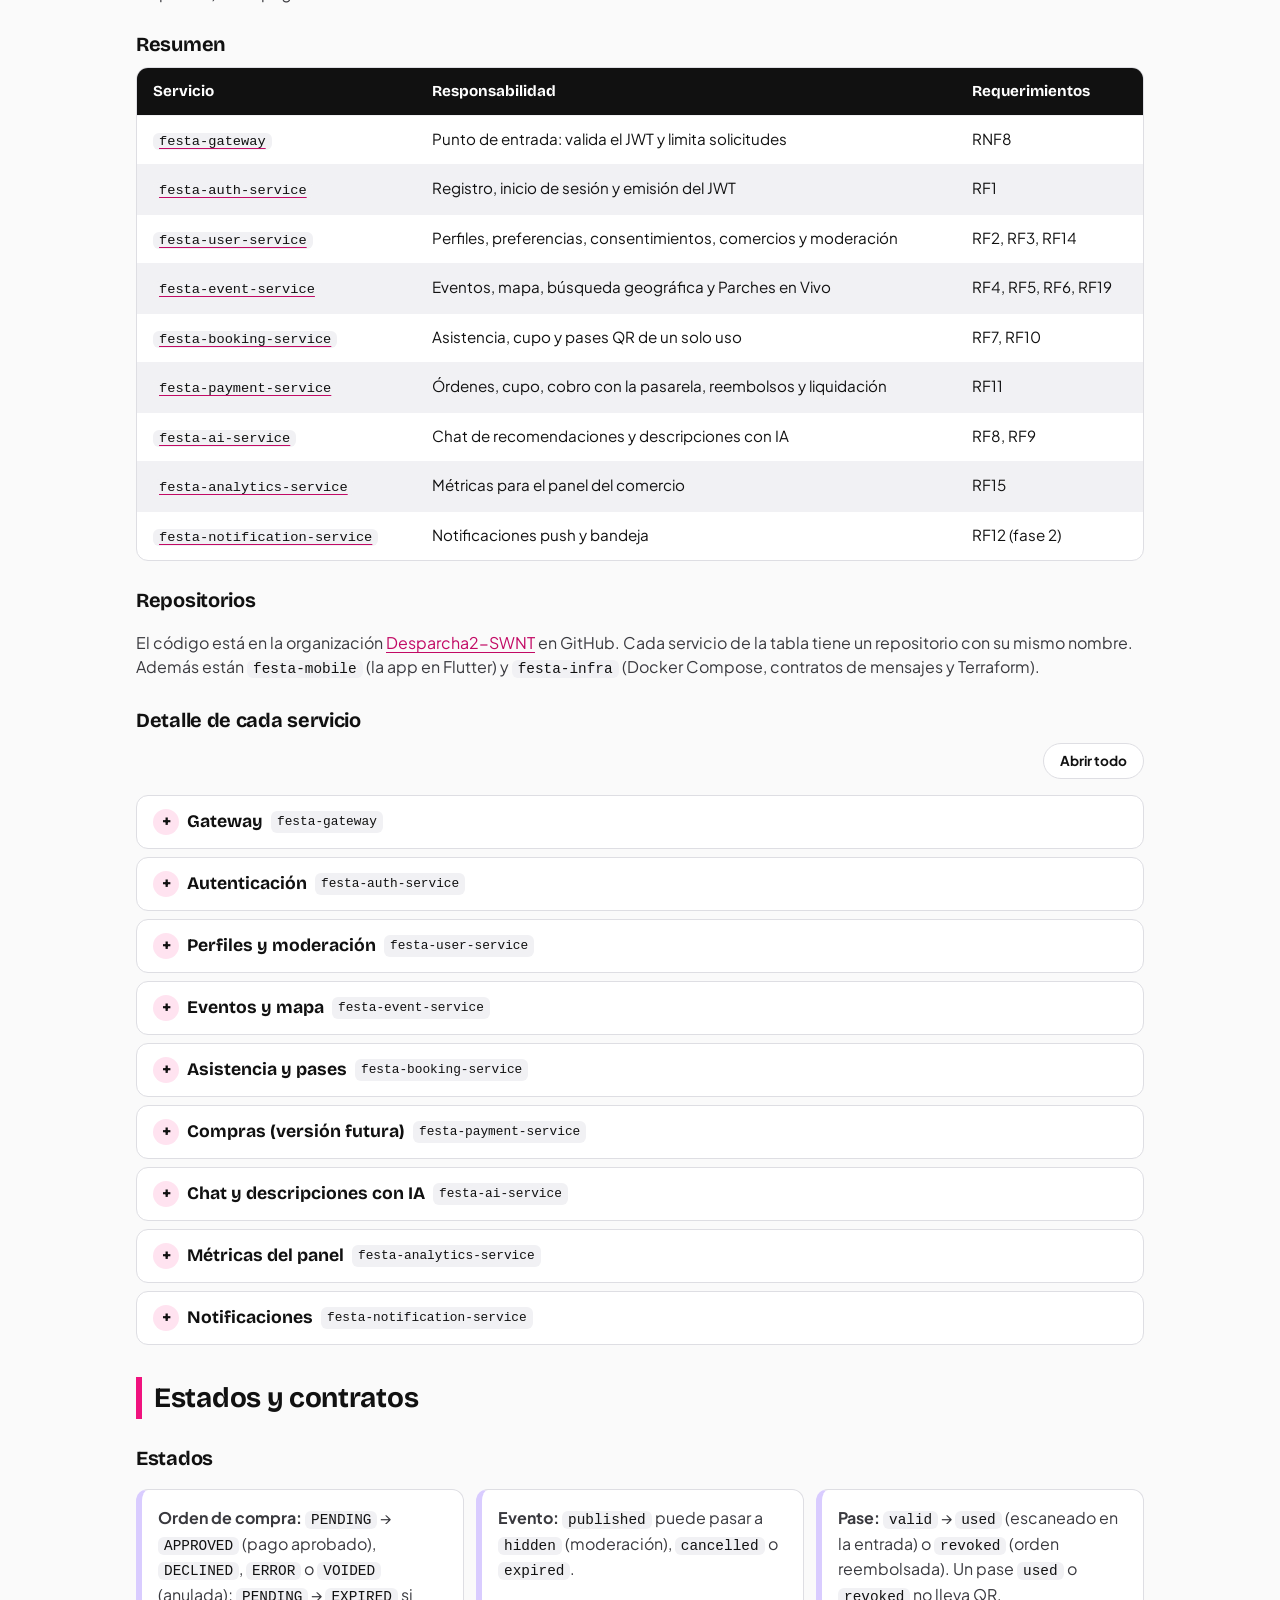
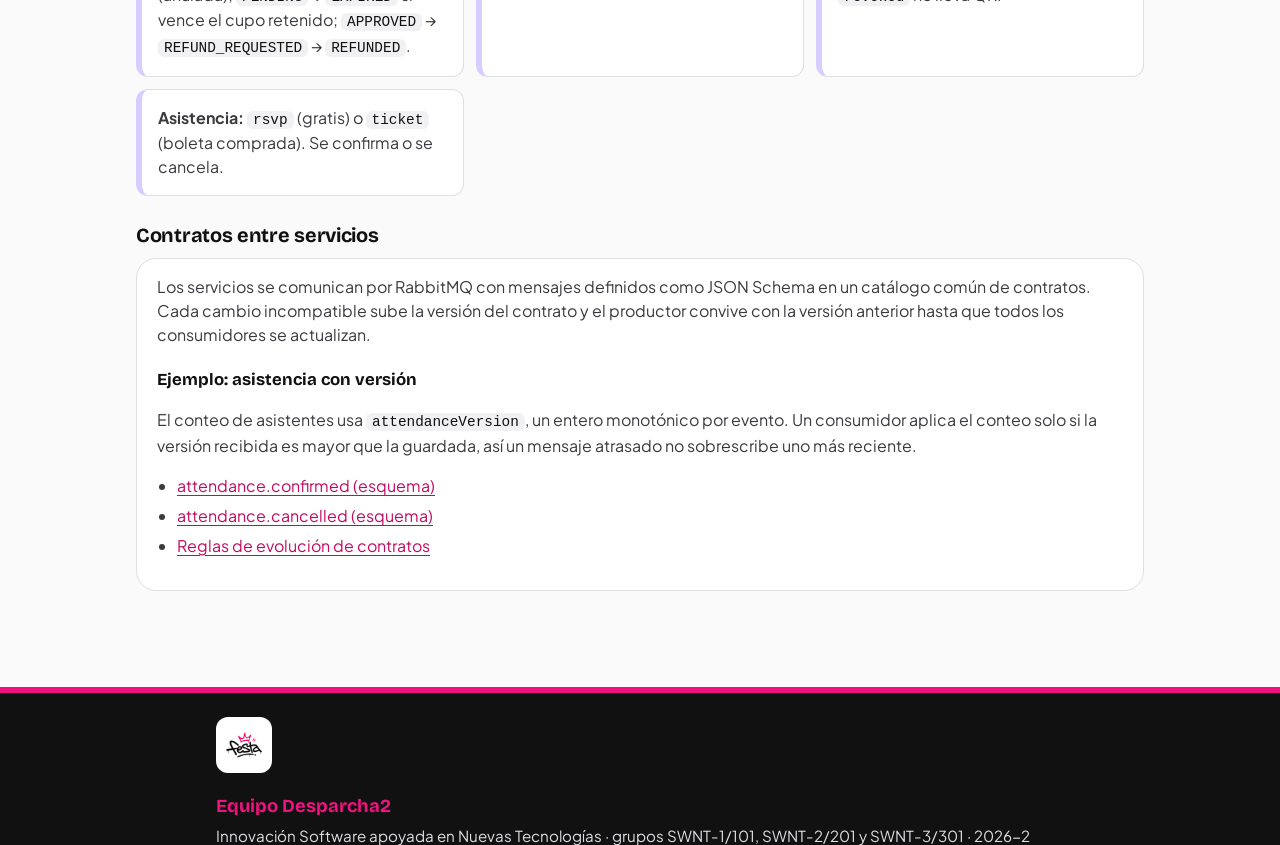
==== commit 7cdcd5a0: "docs(sitio): la compra de boletas (RF11) pasa a una versión futura [SCRUM-88] Decisión del 25 de nov" ====
--- a/site/arquitectura.html
+++ b/site/arquitectura.html
@@ -38,7 +38,7 @@
 <article class="figura">
 <h3>Contexto del sistema</h3>
 <p><img alt="Personas, Festa y los sistemas externos" src="assets/diagramas/contexto.png" /></p>
-<p>Las personas usan Festa para descubrir planes, comprar boletas y gestionar eventos. Festa usa Mapbox para el mapa, Groq para la IA, Wompi para los cobros. El inicio con Google y las notificaciones push quedan fuera del MVP.</p>
+<p>Las personas usan Festa para descubrir planes, confirmar asistencia y gestionar eventos. Festa usa Mapbox para el mapa y Groq para la IA. La compra de boletas con Wompi, el inicio con Google y las notificaciones push quedan fuera del MVP.</p>
 </article>
 <article class="figura">
 <h3>Despliegue en AWS</h3>
@@ -63,7 +63,7 @@
 <h2 id="flujos">Flujos principales</h2>
 <div class="grupo">
 <details class="plegable" open>
-<summary>Compra de una boleta</summary>
+<summary>Compra de una boleta (versión futura)</summary>
 <div class="plegable-cuerpo">
 <p><img alt="Secuencia de compra de una boleta" src="assets/diagramas/secuencia_compra.png" /></p>
 <p>Festa nunca recibe datos de tarjeta. Devuelve un checkout firmado y la persona paga en Wompi. El webhook confirma el pago, payment-service publica <code>order.approved</code> y booking-service crea el pase.</p>
@@ -614,7 +614,7 @@
 </div>
 </details>
 <details class="plegable servicio" id="svc-payment">
-<summary><span class="svc-nombre">Compras</span> <code>festa-payment-service</code></summary>
+<summary><span class="svc-nombre">Compras (versión futura)</span> <code>festa-payment-service</code></summary>
 <div class="plegable-cuerpo">
 <ul class="tecnologias" aria-label="Tecnologías">
 <li><img src="assets/logos/nodedotjs.svg" alt="" width="36" height="36"><span>Node.js 20</span></li>
